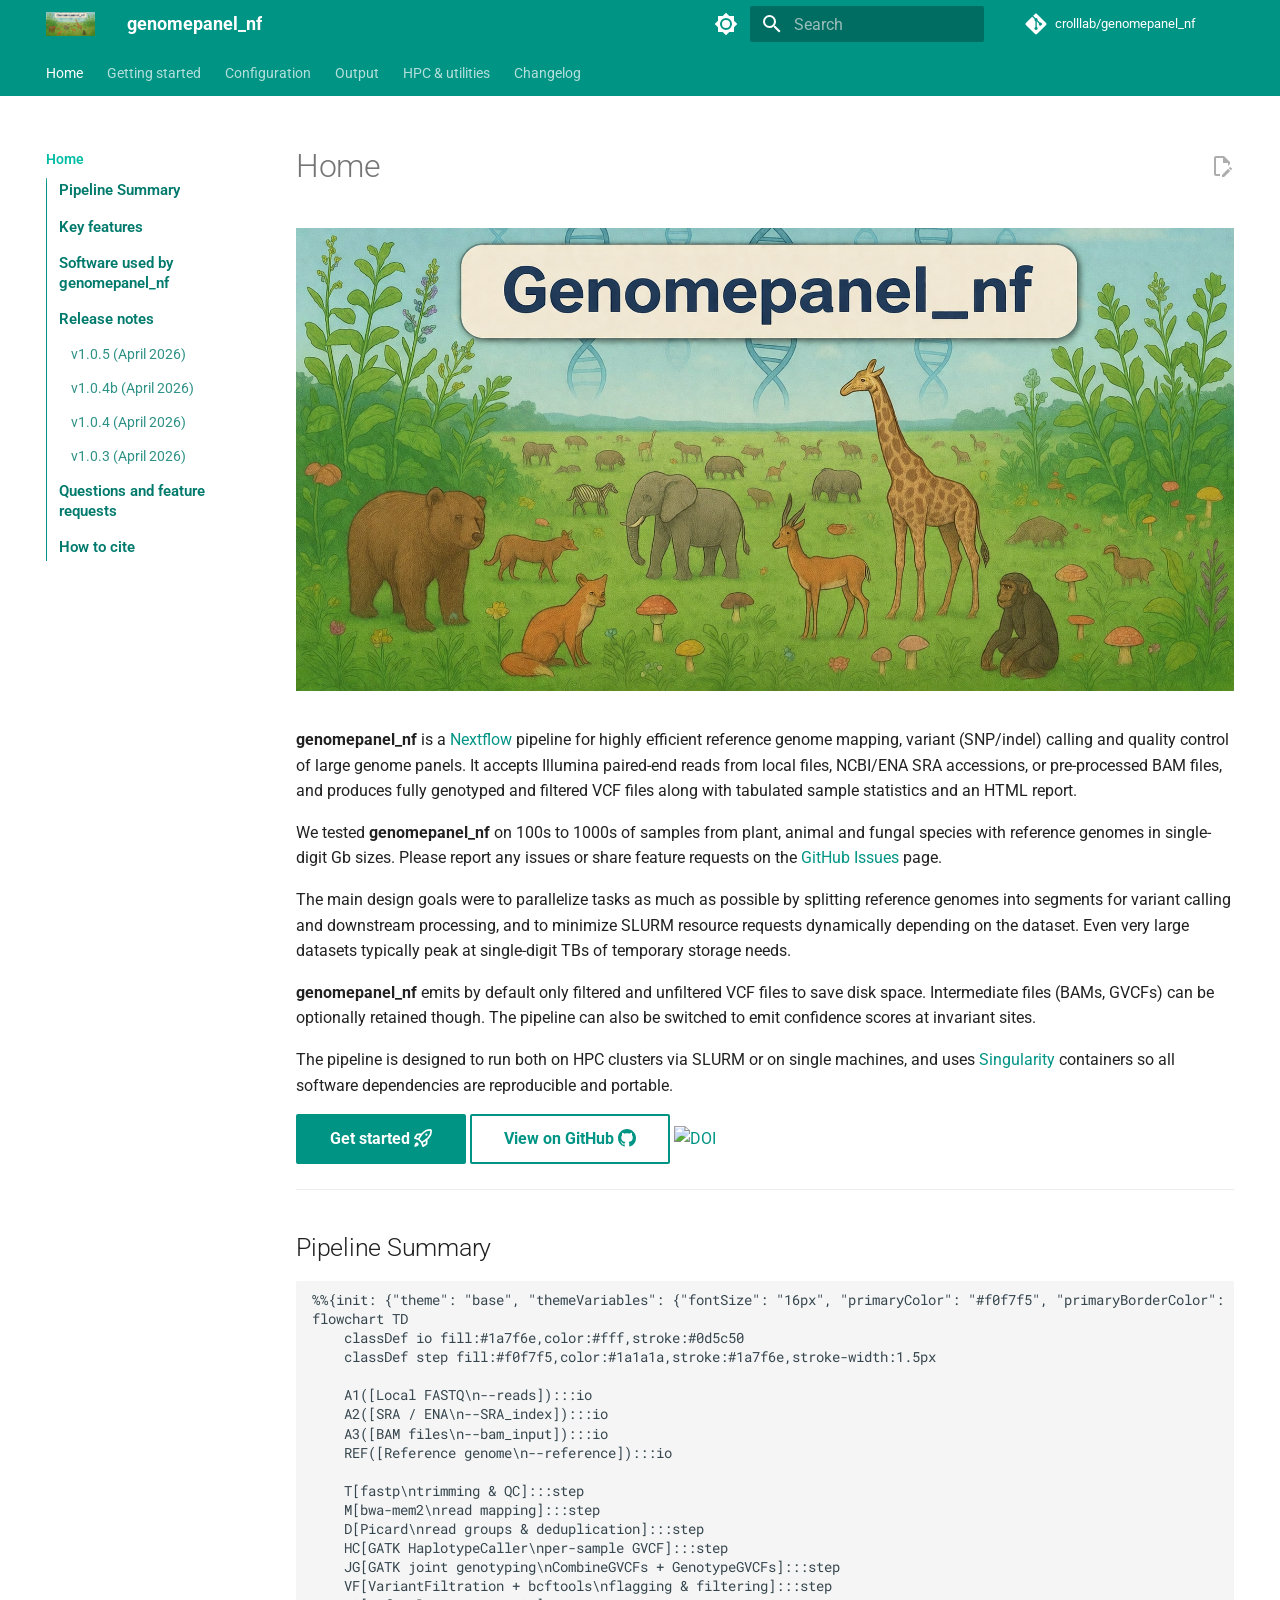
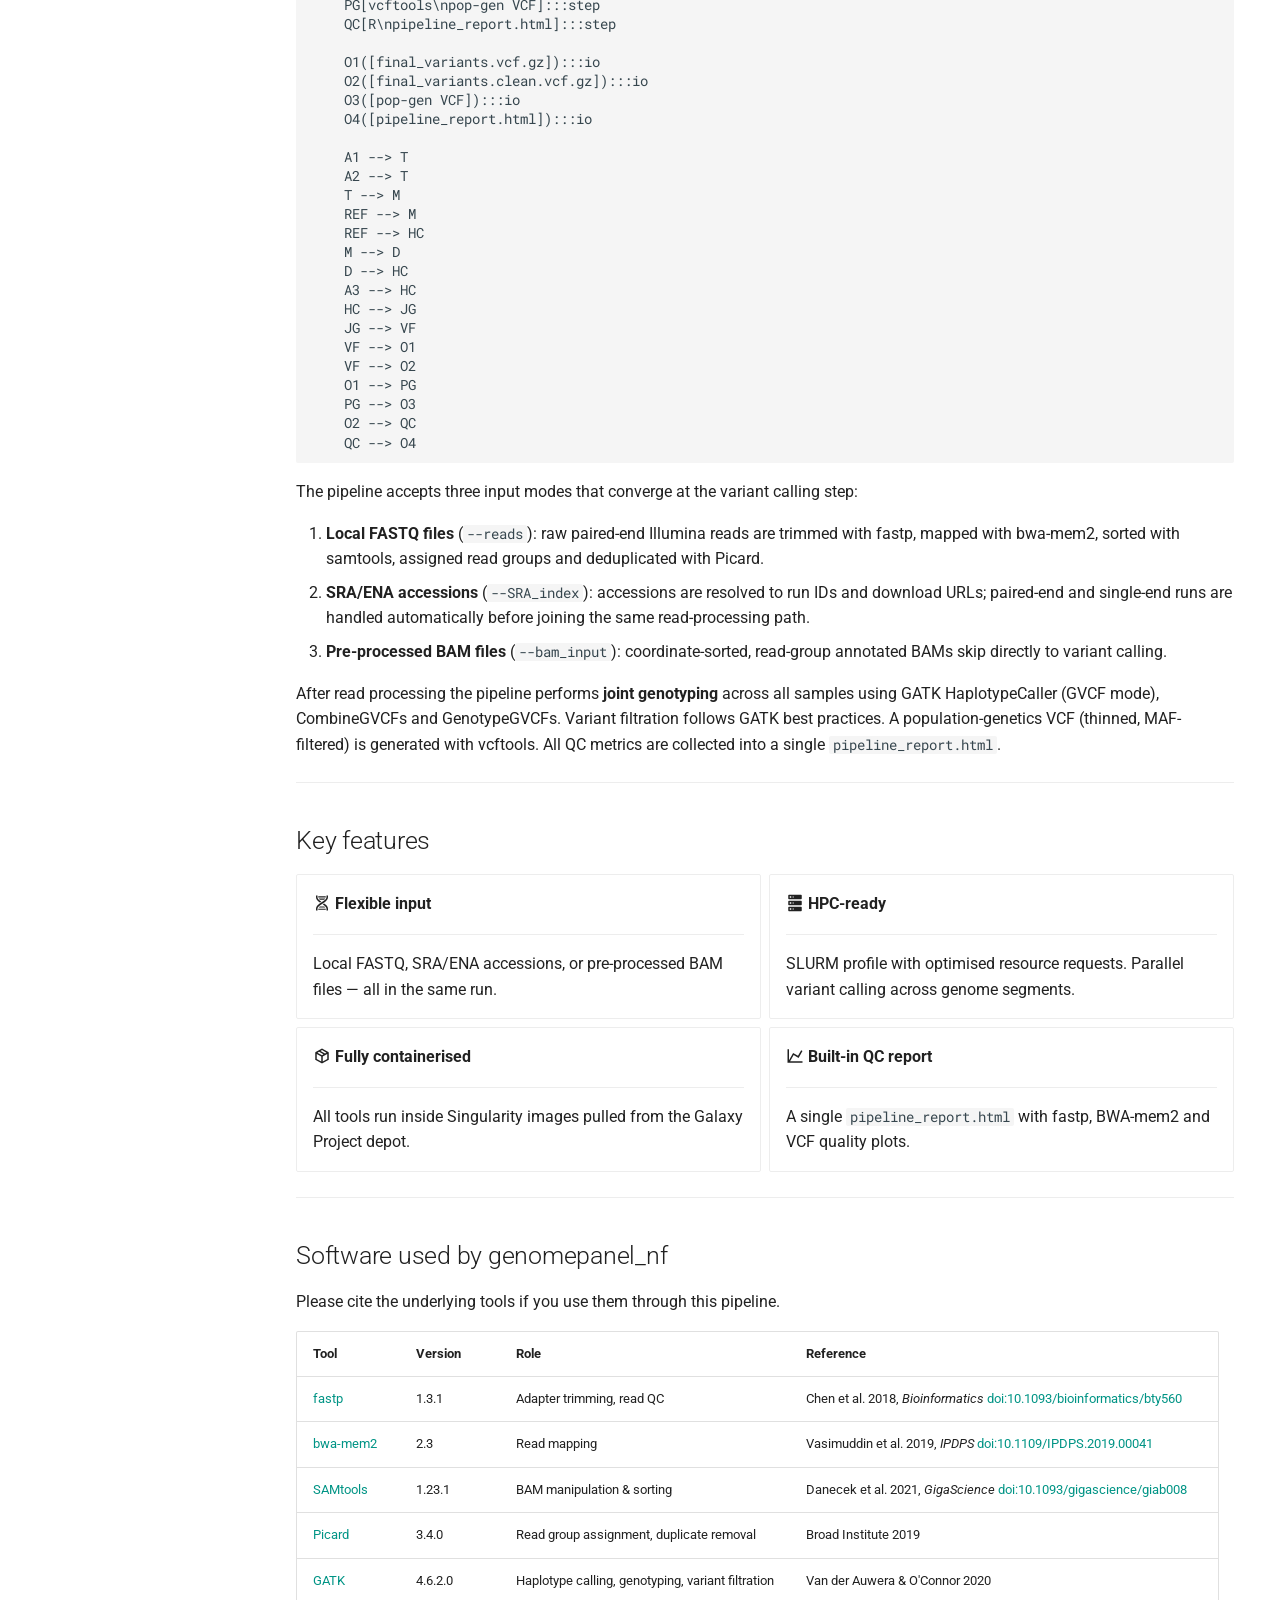
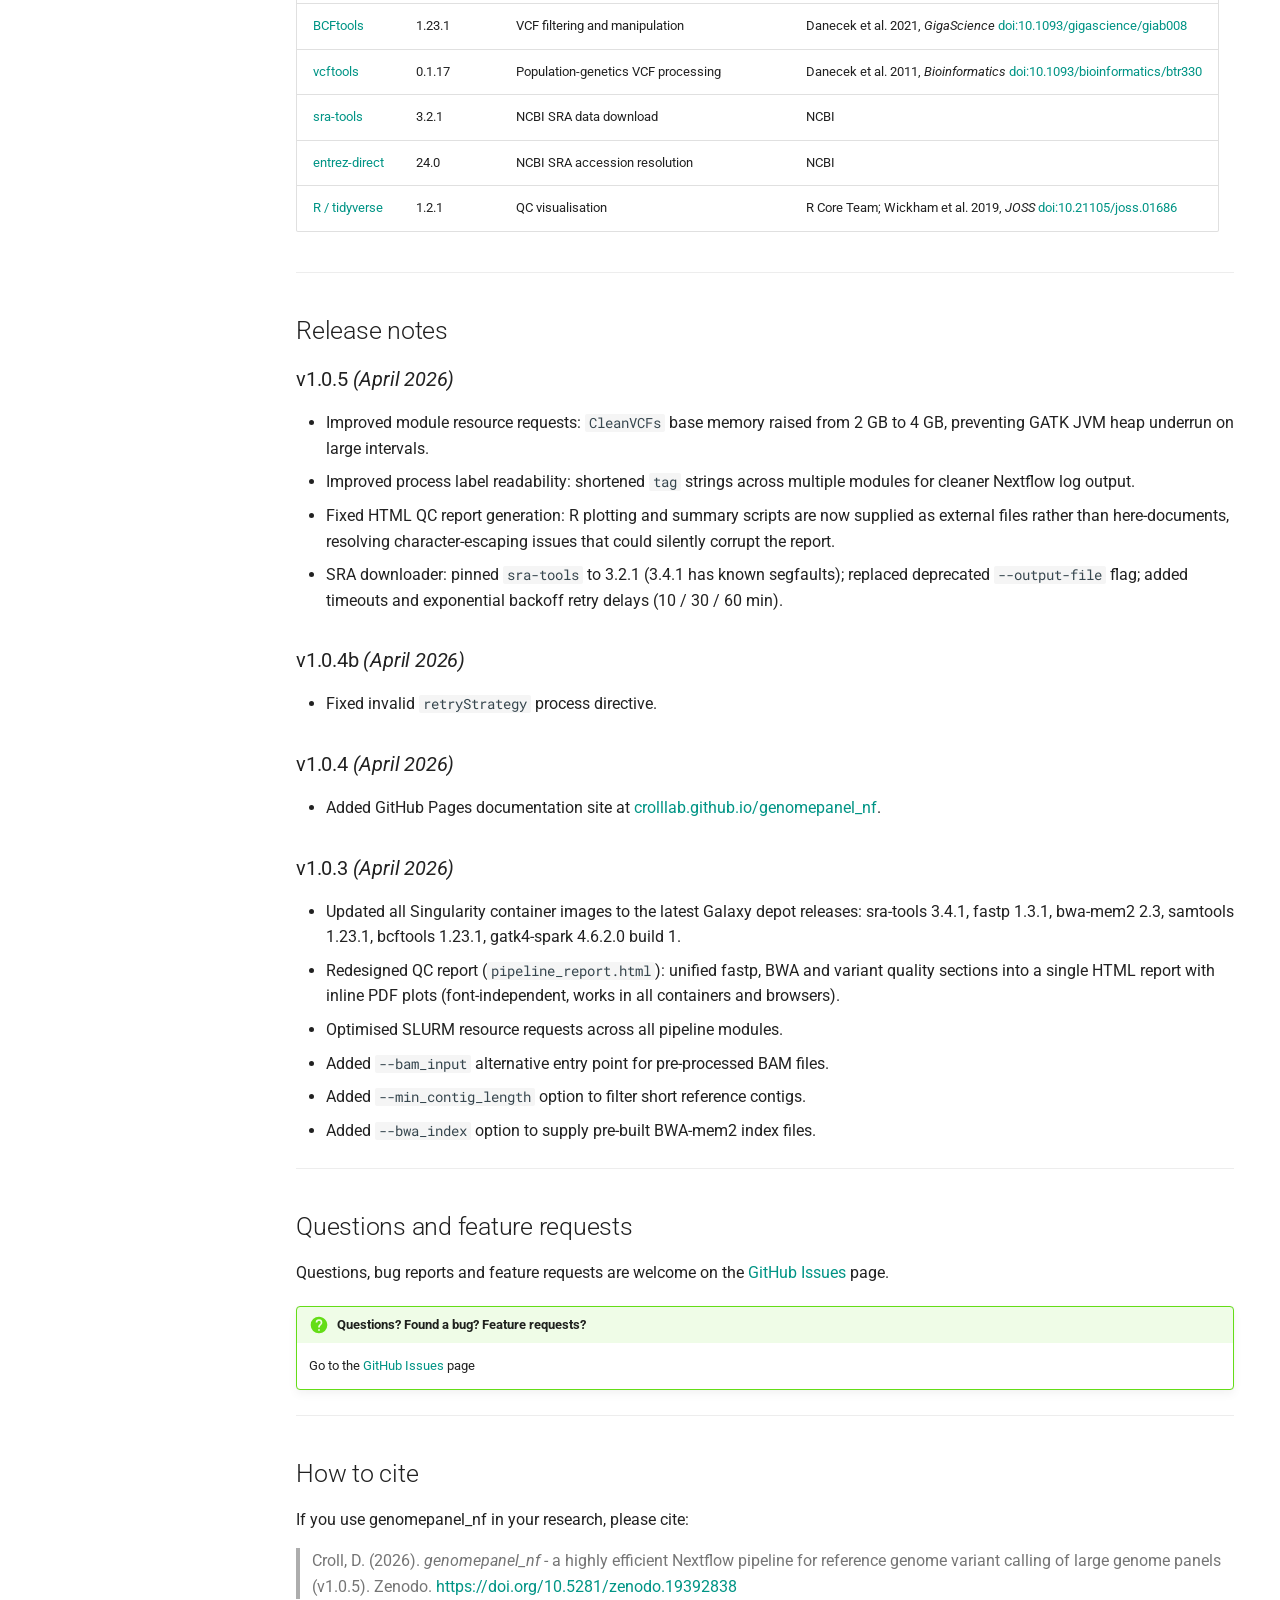
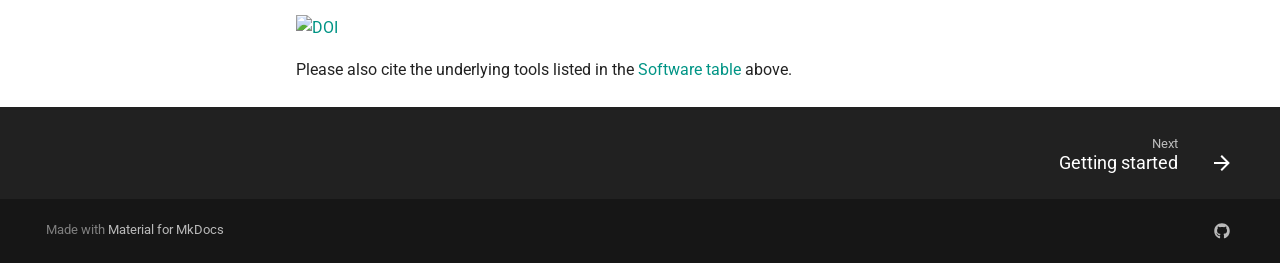
==== index.html @ 26bde157 "Deployed 935f7c4 with MkDocs version: 1.6.1" ====
<!doctype html>
<html lang="en" class="no-js">
  <head>
    
      <meta charset="utf-8">
      <meta name="viewport" content="width=device-width,initial-scale=1">
      
        <meta name="description" content="Nextflow pipeline for reference genome mapping, SNP calling and quality checks on large genome panels">
      
      
        <meta name="author" content="Daniel Croll">
      
      
        <link rel="canonical" href="https://crolllab.github.io/genomepanel_nf/">
      
      
      
        <link rel="next" href="getting-started/">
      
      
        
      
      
      <link rel="icon" href="assets/logo.png">
      <meta name="generator" content="mkdocs-1.6.1, mkdocs-material-9.7.6">
    
    
      
        <title>genomepanel_nf</title>
      
    
    
      <link rel="stylesheet" href="assets/stylesheets/main.484c7ddc.min.css">
      
        
        <link rel="stylesheet" href="assets/stylesheets/palette.ab4e12ef.min.css">
      
      


    
    
      
    
    
      
        
        
        <link rel="preconnect" href="https://fonts.gstatic.com" crossorigin>
        <link rel="stylesheet" href="https://fonts.googleapis.com/css?family=Roboto:300,300i,400,400i,700,700i%7CRoboto+Mono:400,400i,700,700i&display=fallback">
        <style>:root{--md-text-font:"Roboto";--md-code-font:"Roboto Mono"}</style>
      
    
    
      <link rel="stylesheet" href="stylesheets/extra.css">
    
    <script>__md_scope=new URL(".",location),__md_hash=e=>[...e].reduce(((e,_)=>(e<<5)-e+_.charCodeAt(0)),0),__md_get=(e,_=localStorage,t=__md_scope)=>JSON.parse(_.getItem(t.pathname+"."+e)),__md_set=(e,_,t=localStorage,a=__md_scope)=>{try{t.setItem(a.pathname+"."+e,JSON.stringify(_))}catch(e){}}</script>
    
      

    
    
  <meta property="og:type" content="website" />
  <meta property="og:site_name" content="genomepanel_nf" />
  <meta property="og:title" content="Home – genomepanel_nf" />
  <meta property="og:description" content="Nextflow pipeline for reference genome mapping, SNP calling and quality checks on large genome panels" />
  <meta property="og:image" content="https://crolllab.github.io/genomepanel_nf/assets/logo.png" />
  <meta property="og:image:alt" content="genomepanel_nf logo" />
  <meta property="og:url" content="https://crolllab.github.io/genomepanel_nf/" />
  <meta name="twitter:card" content="summary" />
  <meta name="twitter:title" content="Home – genomepanel_nf" />
  <meta name="twitter:description" content="Nextflow pipeline for reference genome mapping, SNP calling and quality checks on large genome panels" />
  <meta name="twitter:image" content="https://crolllab.github.io/genomepanel_nf/assets/logo.png" />

  </head>
  
  
    
    
      
    
    
    
    
    <body dir="ltr" data-md-color-scheme="default" data-md-color-primary="teal" data-md-color-accent="teal">
  
    
    <input class="md-toggle" data-md-toggle="drawer" type="checkbox" id="__drawer" autocomplete="off">
    <input class="md-toggle" data-md-toggle="search" type="checkbox" id="__search" autocomplete="off">
    <label class="md-overlay" for="__drawer"></label>
    <div data-md-component="skip">
      
        
        <a href="#pipeline-summary" class="md-skip">
          Skip to content
        </a>
      
    </div>
    <div data-md-component="announce">
      
    </div>
    
      <div data-md-color-scheme="default" data-md-component="outdated" hidden>
        
      </div>
    
    
      

<header class="md-header" data-md-component="header">
  <nav class="md-header__inner md-grid" aria-label="Header">
    <a href="." title="genomepanel_nf" class="md-header__button md-logo" aria-label="genomepanel_nf" data-md-component="logo">
      
  <img src="assets/logo.png" alt="logo">

    </a>
    <label class="md-header__button md-icon" for="__drawer">
      
      <svg xmlns="http://www.w3.org/2000/svg" viewBox="0 0 24 24"><path d="M3 6h18v2H3zm0 5h18v2H3zm0 5h18v2H3z"/></svg>
    </label>
    <div class="md-header__title" data-md-component="header-title">
      <div class="md-header__ellipsis">
        <div class="md-header__topic">
          <span class="md-ellipsis">
            genomepanel_nf
          </span>
        </div>
        <div class="md-header__topic" data-md-component="header-topic">
          <span class="md-ellipsis">
            
              Home
            
          </span>
        </div>
      </div>
    </div>
    
      
        <form class="md-header__option" data-md-component="palette">
  
    
    
    
    <input class="md-option" data-md-color-media="(prefers-color-scheme: light)" data-md-color-scheme="default" data-md-color-primary="teal" data-md-color-accent="teal"  aria-label="Switch to dark mode"  type="radio" name="__palette" id="__palette_0">
    
      <label class="md-header__button md-icon" title="Switch to dark mode" for="__palette_1" hidden>
        <svg xmlns="http://www.w3.org/2000/svg" viewBox="0 0 24 24"><path d="M12 8a4 4 0 0 0-4 4 4 4 0 0 0 4 4 4 4 0 0 0 4-4 4 4 0 0 0-4-4m0 10a6 6 0 0 1-6-6 6 6 0 0 1 6-6 6 6 0 0 1 6 6 6 6 0 0 1-6 6m8-9.31V4h-4.69L12 .69 8.69 4H4v4.69L.69 12 4 15.31V20h4.69L12 23.31 15.31 20H20v-4.69L23.31 12z"/></svg>
      </label>
    
  
    
    
    
    <input class="md-option" data-md-color-media="(prefers-color-scheme: dark)" data-md-color-scheme="slate" data-md-color-primary="teal" data-md-color-accent="teal"  aria-label="Switch to light mode"  type="radio" name="__palette" id="__palette_1">
    
      <label class="md-header__button md-icon" title="Switch to light mode" for="__palette_0" hidden>
        <svg xmlns="http://www.w3.org/2000/svg" viewBox="0 0 24 24"><path d="M12 18c-.89 0-1.74-.2-2.5-.55C11.56 16.5 13 14.42 13 12s-1.44-4.5-3.5-5.45C10.26 6.2 11.11 6 12 6a6 6 0 0 1 6 6 6 6 0 0 1-6 6m8-9.31V4h-4.69L12 .69 8.69 4H4v4.69L.69 12 4 15.31V20h4.69L12 23.31 15.31 20H20v-4.69L23.31 12z"/></svg>
      </label>
    
  
</form>
      
    
    
      <script>var palette=__md_get("__palette");if(palette&&palette.color){if("(prefers-color-scheme)"===palette.color.media){var media=matchMedia("(prefers-color-scheme: light)"),input=document.querySelector(media.matches?"[data-md-color-media='(prefers-color-scheme: light)']":"[data-md-color-media='(prefers-color-scheme: dark)']");palette.color.media=input.getAttribute("data-md-color-media"),palette.color.scheme=input.getAttribute("data-md-color-scheme"),palette.color.primary=input.getAttribute("data-md-color-primary"),palette.color.accent=input.getAttribute("data-md-color-accent")}for(var[key,value]of Object.entries(palette.color))document.body.setAttribute("data-md-color-"+key,value)}</script>
    
    
    
      
      
        <label class="md-header__button md-icon" for="__search">
          
          <svg xmlns="http://www.w3.org/2000/svg" viewBox="0 0 24 24"><path d="M9.5 3A6.5 6.5 0 0 1 16 9.5c0 1.61-.59 3.09-1.56 4.23l.27.27h.79l5 5-1.5 1.5-5-5v-.79l-.27-.27A6.52 6.52 0 0 1 9.5 16 6.5 6.5 0 0 1 3 9.5 6.5 6.5 0 0 1 9.5 3m0 2C7 5 5 7 5 9.5S7 14 9.5 14 14 12 14 9.5 12 5 9.5 5"/></svg>
        </label>
        <div class="md-search" data-md-component="search" role="dialog">
  <label class="md-search__overlay" for="__search"></label>
  <div class="md-search__inner" role="search">
    <form class="md-search__form" name="search">
      <input type="text" class="md-search__input" name="query" aria-label="Search" placeholder="Search" autocapitalize="off" autocorrect="off" autocomplete="off" spellcheck="false" data-md-component="search-query" required>
      <label class="md-search__icon md-icon" for="__search">
        
        <svg xmlns="http://www.w3.org/2000/svg" viewBox="0 0 24 24"><path d="M9.5 3A6.5 6.5 0 0 1 16 9.5c0 1.61-.59 3.09-1.56 4.23l.27.27h.79l5 5-1.5 1.5-5-5v-.79l-.27-.27A6.52 6.52 0 0 1 9.5 16 6.5 6.5 0 0 1 3 9.5 6.5 6.5 0 0 1 9.5 3m0 2C7 5 5 7 5 9.5S7 14 9.5 14 14 12 14 9.5 12 5 9.5 5"/></svg>
        
        <svg xmlns="http://www.w3.org/2000/svg" viewBox="0 0 24 24"><path d="M20 11v2H8l5.5 5.5-1.42 1.42L4.16 12l7.92-7.92L13.5 5.5 8 11z"/></svg>
      </label>
      <nav class="md-search__options" aria-label="Search">
        
        <button type="reset" class="md-search__icon md-icon" title="Clear" aria-label="Clear" tabindex="-1">
          
          <svg xmlns="http://www.w3.org/2000/svg" viewBox="0 0 24 24"><path d="M19 6.41 17.59 5 12 10.59 6.41 5 5 6.41 10.59 12 5 17.59 6.41 19 12 13.41 17.59 19 19 17.59 13.41 12z"/></svg>
        </button>
      </nav>
      
        <div class="md-search__suggest" data-md-component="search-suggest"></div>
      
    </form>
    <div class="md-search__output">
      <div class="md-search__scrollwrap" tabindex="0" data-md-scrollfix>
        <div class="md-search-result" data-md-component="search-result">
          <div class="md-search-result__meta">
            Initializing search
          </div>
          <ol class="md-search-result__list" role="presentation"></ol>
        </div>
      </div>
    </div>
  </div>
</div>
      
    
    
      <div class="md-header__source">
        <a href="https://github.com/crolllab/genomepanel_nf" title="Go to repository" class="md-source" data-md-component="source">
  <div class="md-source__icon md-icon">
    
    <svg xmlns="http://www.w3.org/2000/svg" viewBox="0 0 448 512"><!--! Font Awesome Free 7.1.0 by @fontawesome - https://fontawesome.com License - https://fontawesome.com/license/free (Icons: CC BY 4.0, Fonts: SIL OFL 1.1, Code: MIT License) Copyright 2025 Fonticons, Inc.--><path d="M439.6 236.1 244 40.5c-5.4-5.5-12.8-8.5-20.4-8.5s-15 3-20.4 8.4L162.5 81l51.5 51.5c27.1-9.1 52.7 16.8 43.4 43.7l49.7 49.7c34.2-11.8 61.2 31 35.5 56.7-26.5 26.5-70.2-2.9-56-37.3L240.3 199v121.9c25.3 12.5 22.3 41.8 9.1 55-6.4 6.4-15.2 10.1-24.3 10.1s-17.8-3.6-24.3-10.1c-17.6-17.6-11.1-46.9 11.2-56v-123c-20.8-8.5-24.6-30.7-18.6-45L142.6 101 8.5 235.1C3 240.6 0 247.9 0 255.5s3 15 8.5 20.4l195.6 195.7c5.4 5.4 12.7 8.4 20.4 8.4s15-3 20.4-8.4l194.7-194.7c5.4-5.4 8.4-12.8 8.4-20.4s-3-15-8.4-20.4"/></svg>
  </div>
  <div class="md-source__repository">
    crolllab/genomepanel_nf
  </div>
</a>
      </div>
    
  </nav>
  
</header>
    
    <div class="md-container" data-md-component="container">
      
      
        
          
            
<nav class="md-tabs" aria-label="Tabs" data-md-component="tabs">
  <div class="md-grid">
    <ul class="md-tabs__list">
      
        
  
  
  
    
  
  
    <li class="md-tabs__item md-tabs__item--active">
      <a href="." class="md-tabs__link">
        
  
  
    
  
  Home

      </a>
    </li>
  

      
        
  
  
  
  
    <li class="md-tabs__item">
      <a href="getting-started/" class="md-tabs__link">
        
  
  
    
  
  Getting started

      </a>
    </li>
  

      
        
  
  
  
  
    <li class="md-tabs__item">
      <a href="configuration/" class="md-tabs__link">
        
  
  
    
  
  Configuration

      </a>
    </li>
  

      
        
  
  
  
  
    <li class="md-tabs__item">
      <a href="output/" class="md-tabs__link">
        
  
  
    
  
  Output

      </a>
    </li>
  

      
        
  
  
  
  
    <li class="md-tabs__item">
      <a href="resources/" class="md-tabs__link">
        
  
  
    
  
  HPC & utilities

      </a>
    </li>
  

      
        
  
  
  
  
    <li class="md-tabs__item">
      <a href="changelog/" class="md-tabs__link">
        
  
  
    
  
  Changelog

      </a>
    </li>
  

      
    </ul>
  </div>
</nav>
          
        
      
      <main class="md-main" data-md-component="main">
        <div class="md-main__inner md-grid">
          
            
              
              <div class="md-sidebar md-sidebar--primary" data-md-component="sidebar" data-md-type="navigation" >
                <div class="md-sidebar__scrollwrap">
                  <div class="md-sidebar__inner">
                    


  


  

<nav class="md-nav md-nav--primary md-nav--lifted md-nav--integrated" aria-label="Navigation" data-md-level="0">
  <label class="md-nav__title" for="__drawer">
    <a href="." title="genomepanel_nf" class="md-nav__button md-logo" aria-label="genomepanel_nf" data-md-component="logo">
      
  <img src="assets/logo.png" alt="logo">

    </a>
    genomepanel_nf
  </label>
  
    <div class="md-nav__source">
      <a href="https://github.com/crolllab/genomepanel_nf" title="Go to repository" class="md-source" data-md-component="source">
  <div class="md-source__icon md-icon">
    
    <svg xmlns="http://www.w3.org/2000/svg" viewBox="0 0 448 512"><!--! Font Awesome Free 7.1.0 by @fontawesome - https://fontawesome.com License - https://fontawesome.com/license/free (Icons: CC BY 4.0, Fonts: SIL OFL 1.1, Code: MIT License) Copyright 2025 Fonticons, Inc.--><path d="M439.6 236.1 244 40.5c-5.4-5.5-12.8-8.5-20.4-8.5s-15 3-20.4 8.4L162.5 81l51.5 51.5c27.1-9.1 52.7 16.8 43.4 43.7l49.7 49.7c34.2-11.8 61.2 31 35.5 56.7-26.5 26.5-70.2-2.9-56-37.3L240.3 199v121.9c25.3 12.5 22.3 41.8 9.1 55-6.4 6.4-15.2 10.1-24.3 10.1s-17.8-3.6-24.3-10.1c-17.6-17.6-11.1-46.9 11.2-56v-123c-20.8-8.5-24.6-30.7-18.6-45L142.6 101 8.5 235.1C3 240.6 0 247.9 0 255.5s3 15 8.5 20.4l195.6 195.7c5.4 5.4 12.7 8.4 20.4 8.4s15-3 20.4-8.4l194.7-194.7c5.4-5.4 8.4-12.8 8.4-20.4s-3-15-8.4-20.4"/></svg>
  </div>
  <div class="md-source__repository">
    crolllab/genomepanel_nf
  </div>
</a>
    </div>
  
  <ul class="md-nav__list" data-md-scrollfix>
    
      
      
  
  
    
  
  
  
    <li class="md-nav__item md-nav__item--active">
      
      <input class="md-nav__toggle md-toggle" type="checkbox" id="__toc">
      
      
      
        <label class="md-nav__link md-nav__link--active" for="__toc">
          
  
  
  <span class="md-ellipsis">
    
  
    Home
  

    
  </span>
  
  

          <span class="md-nav__icon md-icon"></span>
        </label>
      
      <a href="." class="md-nav__link md-nav__link--active">
        
  
  
  <span class="md-ellipsis">
    
  
    Home
  

    
  </span>
  
  

      </a>
      
        

<nav class="md-nav md-nav--secondary" aria-label="Table of contents">
  
  
  
  
    <label class="md-nav__title" for="__toc">
      <span class="md-nav__icon md-icon"></span>
      Table of contents
    </label>
    <ul class="md-nav__list" data-md-component="toc" data-md-scrollfix>
      
        <li class="md-nav__item">
  <a href="#pipeline-summary" class="md-nav__link">
    <span class="md-ellipsis">
      
        Pipeline Summary
      
    </span>
  </a>
  
</li>
      
        <li class="md-nav__item">
  <a href="#key-features" class="md-nav__link">
    <span class="md-ellipsis">
      
        Key features
      
    </span>
  </a>
  
</li>
      
        <li class="md-nav__item">
  <a href="#software-used-by-genomepanel_nf" class="md-nav__link">
    <span class="md-ellipsis">
      
        Software used by genomepanel_nf
      
    </span>
  </a>
  
</li>
      
        <li class="md-nav__item">
  <a href="#release-notes" class="md-nav__link">
    <span class="md-ellipsis">
      
        Release notes
      
    </span>
  </a>
  
    <nav class="md-nav" aria-label="Release notes">
      <ul class="md-nav__list">
        
          <li class="md-nav__item">
  <a href="#v105-april-2026" class="md-nav__link">
    <span class="md-ellipsis">
      
        v1.0.5 (April 2026)
      
    </span>
  </a>
  
</li>
        
          <li class="md-nav__item">
  <a href="#v104b-april-2026" class="md-nav__link">
    <span class="md-ellipsis">
      
        v1.0.4b (April 2026)
      
    </span>
  </a>
  
</li>
        
          <li class="md-nav__item">
  <a href="#v104-april-2026" class="md-nav__link">
    <span class="md-ellipsis">
      
        v1.0.4 (April 2026)
      
    </span>
  </a>
  
</li>
        
          <li class="md-nav__item">
  <a href="#v103-april-2026" class="md-nav__link">
    <span class="md-ellipsis">
      
        v1.0.3 (April 2026)
      
    </span>
  </a>
  
</li>
        
      </ul>
    </nav>
  
</li>
      
        <li class="md-nav__item">
  <a href="#questions-and-feature-requests" class="md-nav__link">
    <span class="md-ellipsis">
      
        Questions and feature requests
      
    </span>
  </a>
  
</li>
      
        <li class="md-nav__item">
  <a href="#how-to-cite" class="md-nav__link">
    <span class="md-ellipsis">
      
        How to cite
      
    </span>
  </a>
  
</li>
      
    </ul>
  
</nav>
      
    </li>
  

    
      
      
  
  
  
  
    <li class="md-nav__item">
      <a href="getting-started/" class="md-nav__link">
        
  
  
  <span class="md-ellipsis">
    
  
    Getting started
  

    
  </span>
  
  

      </a>
    </li>
  

    
      
      
  
  
  
  
    <li class="md-nav__item">
      <a href="configuration/" class="md-nav__link">
        
  
  
  <span class="md-ellipsis">
    
  
    Configuration
  

    
  </span>
  
  

      </a>
    </li>
  

    
      
      
  
  
  
  
    <li class="md-nav__item">
      <a href="output/" class="md-nav__link">
        
  
  
  <span class="md-ellipsis">
    
  
    Output
  

    
  </span>
  
  

      </a>
    </li>
  

    
      
      
  
  
  
  
    <li class="md-nav__item">
      <a href="resources/" class="md-nav__link">
        
  
  
  <span class="md-ellipsis">
    
  
    HPC & utilities
  

    
  </span>
  
  

      </a>
    </li>
  

    
      
      
  
  
  
  
    <li class="md-nav__item">
      <a href="changelog/" class="md-nav__link">
        
  
  
  <span class="md-ellipsis">
    
  
    Changelog
  

    
  </span>
  
  

      </a>
    </li>
  

    
  </ul>
</nav>
                  </div>
                </div>
              </div>
            
            
          
          
            <div class="md-content" data-md-component="content">
              
              <article class="md-content__inner md-typeset">
                
                  


  
    <a href="https://github.com/crolllab/genomepanel_nf/edit/main/docs/index.md" title="Edit this page" class="md-content__button md-icon" rel="edit">
      
      <svg xmlns="http://www.w3.org/2000/svg" viewBox="0 0 24 24"><path d="M10 20H6V4h7v5h5v3.1l2-2V8l-6-6H6c-1.1 0-2 .9-2 2v16c0 1.1.9 2 2 2h4zm10.2-7c.1 0 .3.1.4.2l1.3 1.3c.2.2.2.6 0 .8l-1 1-2.1-2.1 1-1c.1-.1.2-.2.4-.2m0 3.9L14.1 23H12v-2.1l6.1-6.1z"/></svg>
    </a>
  
  


  <h1>Home</h1>

<p><img alt="genomepanel_nf logo" class="gp-logo" src="assets/logo.png" /></p>
<p><strong>genomepanel_nf</strong> is a <a href="https://www.nextflow.io/">Nextflow</a> pipeline for highly efficient reference genome mapping, variant (SNP/indel) calling and quality control of large genome panels. It accepts Illumina paired-end reads from local files, NCBI/ENA SRA accessions, or pre-processed BAM files, and produces fully genotyped and filtered VCF files along with tabulated sample statistics and an HTML report.</p>
<p>We tested <strong>genomepanel_nf</strong> on 100s to 1000s of samples from plant, animal and fungal species with reference genomes in single-digit Gb sizes. Please report any issues or share feature requests on the <a href="https://github.com/crolllab/genomepanel_nf/issues">GitHub Issues</a> page.</p>
<p>The main design goals were to parallelize tasks as much as possible by splitting reference genomes into segments for variant calling and downstream processing, and to minimize SLURM resource requests dynamically depending on the dataset. Even very large datasets typically peak at single-digit TBs of temporary storage needs.</p>
<p><strong>genomepanel_nf</strong> emits by default only filtered and unfiltered VCF files to save disk space. Intermediate files (BAMs, GVCFs) can be optionally retained though. The pipeline can also be switched to emit confidence scores at invariant sites.</p>
<p>The pipeline is designed to run both on HPC clusters via SLURM or on single machines, and uses <a href="https://sylabs.io/singularity/">Singularity</a> containers so all software dependencies are reproducible and portable.</p>
<p><a class="md-button md-button--primary" href="getting-started/">Get started <span class="twemoji"><svg xmlns="http://www.w3.org/2000/svg" viewBox="0 0 16 16"><path d="M14.064 0h.186C15.216 0 16 .784 16 1.75v.186a8.75 8.75 0 0 1-2.564 6.186l-.458.459q-.472.471-.979.904v3.207c0 .608-.315 1.172-.833 1.49l-2.774 1.707a.75.75 0 0 1-1.11-.418l-.954-3.102a1 1 0 0 1-.145-.125L3.754 9.816a1 1 0 0 1-.124-.145L.528 8.717a.75.75 0 0 1-.418-1.11l1.71-2.774A1.75 1.75 0 0 1 3.31 4h3.204q.433-.508.904-.979l.459-.458A8.75 8.75 0 0 1 14.064 0M8.938 3.623h-.002l-.458.458c-.76.76-1.437 1.598-2.02 2.5l-1.5 2.317 2.143 2.143 2.317-1.5c.902-.583 1.74-1.26 2.499-2.02l.459-.458a7.25 7.25 0 0 0 2.123-5.127V1.75a.25.25 0 0 0-.25-.25h-.186a7.25 7.25 0 0 0-5.125 2.123M3.56 14.56c-.732.732-2.334 1.045-3.005 1.148a.23.23 0 0 1-.201-.064.23.23 0 0 1-.064-.201c.103-.671.416-2.273 1.15-3.003a1.502 1.502 0 1 1 2.12 2.12m6.94-3.935q-.132.09-.266.175l-2.35 1.521.548 1.783 1.949-1.2a.25.25 0 0 0 .119-.213ZM3.678 8.116 5.2 5.766q.087-.135.176-.266H3.309a.25.25 0 0 0-.213.119l-1.2 1.95ZM12 5a1 1 0 1 1-2 0 1 1 0 0 1 2 0"/></svg></span></a>
<a class="md-button" href="https://github.com/crolllab/genomepanel_nf">View on GitHub <span class="twemoji"><svg xmlns="http://www.w3.org/2000/svg" viewBox="0 0 16 16"><path d="M8 0c4.42 0 8 3.58 8 8a8.01 8.01 0 0 1-5.45 7.59c-.4.08-.55-.17-.55-.38 0-.27.01-1.13.01-2.2 0-.75-.25-1.23-.54-1.48 1.78-.2 3.65-.88 3.65-3.95 0-.88-.31-1.59-.82-2.15.08-.2.36-1.02-.08-2.12 0 0-.67-.22-2.2.82-.64-.18-1.32-.27-2-.27s-1.36.09-2 .27c-1.53-1.03-2.2-.82-2.2-.82-.44 1.1-.16 1.92-.08 2.12-.51.56-.82 1.28-.82 2.15 0 3.06 1.86 3.75 3.64 3.95-.23.2-.44.55-.51 1.07-.46.21-1.61.55-2.33-.66-.15-.24-.6-.83-1.23-.82-.67.01-.27.38.01.53.34.19.73.9.82 1.13.16.45.68 1.31 2.69.94 0 .67.01 1.3.01 1.49 0 .21-.15.45-.55.38A7.995 7.995 0 0 1 0 8c0-4.42 3.58-8 8-8"/></svg></span></a>
<a href="https://doi.org/10.5281/zenodo.19392838"><img alt="DOI" src="https://zenodo.org/badge/DOI/10.5281/zenodo.19392838.svg" /></a></p>
<hr />
<h2 id="pipeline-summary">Pipeline Summary<a class="headerlink" href="#pipeline-summary" title="Permanent link">&para;</a></h2>
<pre class="mermaid"><code>%%{init: {"theme": "base", "themeVariables": {"fontSize": "16px", "primaryColor": "#f0f7f5", "primaryBorderColor": "#1a7f6e", "primaryTextColor": "#1a1a1a", "lineColor": "#555"}}}%%
flowchart TD
    classDef io fill:#1a7f6e,color:#fff,stroke:#0d5c50
    classDef step fill:#f0f7f5,color:#1a1a1a,stroke:#1a7f6e,stroke-width:1.5px

    A1([Local FASTQ\n--reads]):::io
    A2([SRA / ENA\n--SRA_index]):::io
    A3([BAM files\n--bam_input]):::io
    REF([Reference genome\n--reference]):::io

    T[fastp\ntrimming &amp; QC]:::step
    M[bwa-mem2\nread mapping]:::step
    D[Picard\nread groups &amp; deduplication]:::step
    HC[GATK HaplotypeCaller\nper-sample GVCF]:::step
    JG[GATK joint genotyping\nCombineGVCFs + GenotypeGVCFs]:::step
    VF[VariantFiltration + bcftools\nflagging &amp; filtering]:::step
    PG[vcftools\npop-gen VCF]:::step
    QC[R\npipeline_report.html]:::step

    O1([final_variants.vcf.gz]):::io
    O2([final_variants.clean.vcf.gz]):::io
    O3([pop-gen VCF]):::io
    O4([pipeline_report.html]):::io

    A1 --&gt; T
    A2 --&gt; T
    T --&gt; M
    REF --&gt; M
    REF --&gt; HC
    M --&gt; D
    D --&gt; HC
    A3 --&gt; HC
    HC --&gt; JG
    JG --&gt; VF
    VF --&gt; O1
    VF --&gt; O2
    O1 --&gt; PG
    PG --&gt; O3
    O2 --&gt; QC
    QC --&gt; O4</code></pre>
<p>The pipeline accepts three input modes that converge at the variant calling step:</p>
<ol>
<li><strong>Local FASTQ files</strong> (<code>--reads</code>): raw paired-end Illumina reads are trimmed with fastp, mapped with bwa-mem2, sorted with samtools, assigned read groups and deduplicated with Picard.</li>
<li><strong>SRA/ENA accessions</strong> (<code>--SRA_index</code>): accessions are resolved to run IDs and download URLs; paired-end and single-end runs are handled automatically before joining the same read-processing path.</li>
<li><strong>Pre-processed BAM files</strong> (<code>--bam_input</code>): coordinate-sorted, read-group annotated BAMs skip directly to variant calling.</li>
</ol>
<p>After read processing the pipeline performs <strong>joint genotyping</strong> across all samples using GATK HaplotypeCaller (GVCF mode), CombineGVCFs and GenotypeGVCFs. Variant filtration follows GATK best practices. A population-genetics VCF (thinned, MAF-filtered) is generated with vcftools. All QC metrics are collected into a single <code>pipeline_report.html</code>.</p>
<hr />
<h2 id="key-features">Key features<a class="headerlink" href="#key-features" title="Permanent link">&para;</a></h2>
<div class="grid cards">
<ul>
<li>
<p><span class="twemoji"><svg xmlns="http://www.w3.org/2000/svg" viewBox="0 0 24 24"><path d="M4 2h2v2c0 1.44.68 2.61 1.88 3.78.86.83 2.01 1.63 3.21 2.42l-1.83 1.19C8.27 10.72 7.31 10 6.5 9.21 5.07 7.82 4 6.1 4 4zm14 0h2v2c0 2.1-1.07 3.82-2.5 5.21-1.41 1.38-3.21 2.52-4.96 3.63-1.75 1.12-3.45 2.21-4.66 3.38C6.68 17.39 6 18.56 6 20v2H4v-2c0-2.1 1.07-3.82 2.5-5.21 1.41-1.38 3.21-2.52 4.96-3.63 1.75-1.12 3.45-2.21 4.66-3.38C17.32 6.61 18 5.44 18 4zm-3.26 10.61c.99.67 1.95 1.39 2.76 2.18C18.93 16.18 20 17.9 20 20v2h-2v-2c0-1.44-.68-2.61-1.88-3.78-.86-.83-2.01-1.63-3.21-2.42zM7 3h10v1l-.06.5H7.06L7 4zm.68 3h8.64c-.24.34-.52.69-.9 1.06l-.51.44H9.07l-.49-.44c-.38-.37-.66-.72-.9-1.06m1.41 10.5h5.84l.49.44c.38.37.66.72.9 1.06H7.68c.24-.34.52-.69.9-1.06zm-2.03 3h9.88l.06.5v1H7v-1z"/></svg></span> <strong>Flexible input</strong></p>
<hr />
<p>Local FASTQ, SRA/ENA accessions, or pre-processed BAM files — all in the same run.</p>
</li>
<li>
<p><span class="twemoji"><svg xmlns="http://www.w3.org/2000/svg" viewBox="0 0 24 24"><path d="M4 1h16a1 1 0 0 1 1 1v4a1 1 0 0 1-1 1H4a1 1 0 0 1-1-1V2a1 1 0 0 1 1-1m0 8h16a1 1 0 0 1 1 1v4a1 1 0 0 1-1 1H4a1 1 0 0 1-1-1v-4a1 1 0 0 1 1-1m0 8h16a1 1 0 0 1 1 1v4a1 1 0 0 1-1 1H4a1 1 0 0 1-1-1v-4a1 1 0 0 1 1-1M9 5h1V3H9zm0 8h1v-2H9zm0 8h1v-2H9zM5 3v2h2V3zm0 8v2h2v-2zm0 8v2h2v-2z"/></svg></span> <strong>HPC-ready</strong></p>
<hr />
<p>SLURM profile with optimised resource requests. Parallel variant calling across genome segments.</p>
</li>
<li>
<p><span class="twemoji"><svg xmlns="http://www.w3.org/2000/svg" viewBox="0 0 24 24"><path d="M21 16.5c0 .38-.21.71-.53.88l-7.9 4.44c-.16.12-.36.18-.57.18s-.41-.06-.57-.18l-7.9-4.44A.99.99 0 0 1 3 16.5v-9c0-.38.21-.71.53-.88l7.9-4.44c.16-.12.36-.18.57-.18s.41.06.57.18l7.9 4.44c.32.17.53.5.53.88zM12 4.15l-1.89 1.07L16 8.61l1.96-1.11zM6.04 7.5 12 10.85l1.96-1.1-5.88-3.4zM5 15.91l6 3.38v-6.71L5 9.21zm14 0v-6.7l-6 3.37v6.71z"/></svg></span> <strong>Fully containerised</strong></p>
<hr />
<p>All tools run inside Singularity images pulled from the Galaxy Project depot.</p>
</li>
<li>
<p><span class="twemoji"><svg xmlns="http://www.w3.org/2000/svg" viewBox="0 0 24 24"><path d="m16 11.78 4.24-7.33 1.73 1-5.23 9.05-6.51-3.75L5.46 19H22v2H2V3h2v14.54L9.5 8z"/></svg></span> <strong>Built-in QC report</strong></p>
<hr />
<p>A single <code>pipeline_report.html</code> with fastp, BWA-mem2 and VCF quality plots.</p>
</li>
</ul>
</div>
<hr />
<h2 id="software-used-by-genomepanel_nf">Software used by genomepanel_nf<a class="headerlink" href="#software-used-by-genomepanel_nf" title="Permanent link">&para;</a></h2>
<p>Please cite the underlying tools if you use them through this pipeline.</p>
<table>
<thead>
<tr>
<th>Tool</th>
<th>Version</th>
<th>Role</th>
<th>Reference</th>
</tr>
</thead>
<tbody>
<tr>
<td><a href="https://github.com/OpenGene/fastp">fastp</a></td>
<td>1.3.1</td>
<td>Adapter trimming, read QC</td>
<td>Chen et al. 2018, <em>Bioinformatics</em> <a href="https://doi.org/10.1093/bioinformatics/bty560">doi:10.1093/bioinformatics/bty560</a></td>
</tr>
<tr>
<td><a href="https://github.com/bwa-mem2/bwa-mem2">bwa-mem2</a></td>
<td>2.3</td>
<td>Read mapping</td>
<td>Vasimuddin et al. 2019, <em>IPDPS</em> <a href="https://doi.org/10.1109/IPDPS.2019.00041">doi:10.1109/IPDPS.2019.00041</a></td>
</tr>
<tr>
<td><a href="https://www.htslib.org/">SAMtools</a></td>
<td>1.23.1</td>
<td>BAM manipulation &amp; sorting</td>
<td>Danecek et al. 2021, <em>GigaScience</em> <a href="https://doi.org/10.1093/gigascience/giab008">doi:10.1093/gigascience/giab008</a></td>
</tr>
<tr>
<td><a href="https://broadinstitute.github.io/picard/">Picard</a></td>
<td>3.4.0</td>
<td>Read group assignment, duplicate removal</td>
<td>Broad Institute 2019</td>
</tr>
<tr>
<td><a href="https://gatk.broadinstitute.org/">GATK</a></td>
<td>4.6.2.0</td>
<td>Haplotype calling, genotyping, variant filtration</td>
<td>Van der Auwera &amp; O'Connor 2020</td>
</tr>
<tr>
<td><a href="https://www.htslib.org/">BCFtools</a></td>
<td>1.23.1</td>
<td>VCF filtering and manipulation</td>
<td>Danecek et al. 2021, <em>GigaScience</em> <a href="https://doi.org/10.1093/gigascience/giab008">doi:10.1093/gigascience/giab008</a></td>
</tr>
<tr>
<td><a href="https://vcftools.github.io/">vcftools</a></td>
<td>0.1.17</td>
<td>Population-genetics VCF processing</td>
<td>Danecek et al. 2011, <em>Bioinformatics</em> <a href="https://doi.org/10.1093/bioinformatics/btr330">doi:10.1093/bioinformatics/btr330</a></td>
</tr>
<tr>
<td><a href="https://github.com/ncbi/sra-tools">sra-tools</a></td>
<td>3.2.1</td>
<td>NCBI SRA data download</td>
<td>NCBI</td>
</tr>
<tr>
<td><a href="https://www.ncbi.nlm.nih.gov/books/NBK179288/">entrez-direct</a></td>
<td>24.0</td>
<td>NCBI SRA accession resolution</td>
<td>NCBI</td>
</tr>
<tr>
<td><a href="https://www.tidyverse.org/">R / tidyverse</a></td>
<td>1.2.1</td>
<td>QC visualisation</td>
<td>R Core Team; Wickham et al. 2019, <em>JOSS</em> <a href="https://doi.org/10.21105/joss.01686">doi:10.21105/joss.01686</a></td>
</tr>
</tbody>
</table>
<hr />
<h2 id="release-notes">Release notes<a class="headerlink" href="#release-notes" title="Permanent link">&para;</a></h2>
<h3 id="v105-april-2026">v1.0.5 <em>(April 2026)</em><a class="headerlink" href="#v105-april-2026" title="Permanent link">&para;</a></h3>
<ul>
<li>Improved module resource requests: <code>CleanVCFs</code> base memory raised from 2 GB to 4 GB, preventing GATK JVM heap underrun on large intervals.</li>
<li>Improved process label readability: shortened <code>tag</code> strings across multiple modules for cleaner Nextflow log output.</li>
<li>Fixed HTML QC report generation: R plotting and summary scripts are now supplied as external files rather than here-documents, resolving character-escaping issues that could silently corrupt the report.</li>
<li>SRA downloader: pinned <code>sra-tools</code> to 3.2.1 (3.4.1 has known segfaults); replaced deprecated <code>--output-file</code> flag; added timeouts and exponential backoff retry delays (10 / 30 / 60 min).</li>
</ul>
<h3 id="v104b-april-2026">v1.0.4b <em>(April 2026)</em><a class="headerlink" href="#v104b-april-2026" title="Permanent link">&para;</a></h3>
<ul>
<li>Fixed invalid <code>retryStrategy</code> process directive.</li>
</ul>
<h3 id="v104-april-2026">v1.0.4 <em>(April 2026)</em><a class="headerlink" href="#v104-april-2026" title="Permanent link">&para;</a></h3>
<ul>
<li>Added GitHub Pages documentation site at <a href="https://crolllab.github.io/genomepanel_nf/">crolllab.github.io/genomepanel_nf</a>.</li>
</ul>
<h3 id="v103-april-2026">v1.0.3 <em>(April 2026)</em><a class="headerlink" href="#v103-april-2026" title="Permanent link">&para;</a></h3>
<ul>
<li>Updated all Singularity container images to the latest Galaxy depot releases: sra-tools 3.4.1, fastp 1.3.1, bwa-mem2 2.3, samtools 1.23.1, bcftools 1.23.1, gatk4-spark 4.6.2.0 build 1.</li>
<li>Redesigned QC report (<code>pipeline_report.html</code>): unified fastp, BWA and variant quality sections into a single HTML report with inline PDF plots (font-independent, works in all containers and browsers).</li>
<li>Optimised SLURM resource requests across all pipeline modules.</li>
<li>Added <code>--bam_input</code> alternative entry point for pre-processed BAM files.</li>
<li>Added <code>--min_contig_length</code> option to filter short reference contigs.</li>
<li>Added <code>--bwa_index</code> option to supply pre-built BWA-mem2 index files.</li>
</ul>
<hr />
<h2 id="questions-and-feature-requests">Questions and feature requests<a class="headerlink" href="#questions-and-feature-requests" title="Permanent link">&para;</a></h2>
<p>Questions, bug reports and feature requests are welcome on the <a href="https://github.com/crolllab/genomepanel_nf/issues">GitHub Issues</a> page.</p>
<div class="admonition question">
<p class="admonition-title">Questions? Found a bug? Feature requests?</p>
<p>Go to the <a href="https://github.com/crolllab/genomepanel_nf/issues">GitHub Issues</a> page</p>
</div>
<hr />
<h2 id="how-to-cite">How to cite<a class="headerlink" href="#how-to-cite" title="Permanent link">&para;</a></h2>
<p>If you use genomepanel_nf in your research, please cite:</p>
<blockquote>
<p>Croll, D. (2026). <em>genomepanel_nf</em> - a highly efficient Nextflow pipeline for reference genome variant calling of large genome panels (v1.0.5). Zenodo. <a href="https://doi.org/10.5281/zenodo.19392838">https://doi.org/10.5281/zenodo.19392838</a></p>
</blockquote>
<p><a href="https://doi.org/10.5281/zenodo.19392838"><img alt="DOI" src="https://zenodo.org/badge/DOI/10.5281/zenodo.19392838.svg" /></a></p>
<p>Please also cite the underlying tools listed in the <a href="#software-used-by-genomepanel_nf">Software table</a> above.</p>












                
              </article>
            </div>
          
          
<script>var target=document.getElementById(location.hash.slice(1));target&&target.name&&(target.checked=target.name.startsWith("__tabbed_"))</script>
        </div>
        
          <button type="button" class="md-top md-icon" data-md-component="top" hidden>
  
  <svg xmlns="http://www.w3.org/2000/svg" viewBox="0 0 24 24"><path d="M13 20h-2V8l-5.5 5.5-1.42-1.42L12 4.16l7.92 7.92-1.42 1.42L13 8z"/></svg>
  Back to top
</button>
        
      </main>
      
        <footer class="md-footer">
  
    
      
      <nav class="md-footer__inner md-grid" aria-label="Footer" >
        
        
          
          <a href="getting-started/" class="md-footer__link md-footer__link--next" aria-label="Next: Getting started">
            <div class="md-footer__title">
              <span class="md-footer__direction">
                Next
              </span>
              <div class="md-ellipsis">
                Getting started
              </div>
            </div>
            <div class="md-footer__button md-icon">
              
              <svg xmlns="http://www.w3.org/2000/svg" viewBox="0 0 24 24"><path d="M4 11v2h12l-5.5 5.5 1.42 1.42L19.84 12l-7.92-7.92L10.5 5.5 16 11z"/></svg>
            </div>
          </a>
        
      </nav>
    
  
  <div class="md-footer-meta md-typeset">
    <div class="md-footer-meta__inner md-grid">
      <div class="md-copyright">
  
  
    Made with
    <a href="https://squidfunk.github.io/mkdocs-material/" target="_blank" rel="noopener">
      Material for MkDocs
    </a>
  
</div>
      
        
<div class="md-social">
  
    
    
    
    
      
      
    
    <a href="https://github.com/crolllab/genomepanel_nf" target="_blank" rel="noopener" title="github.com" class="md-social__link">
      <svg xmlns="http://www.w3.org/2000/svg" viewBox="0 0 512 512"><!--! Font Awesome Free 7.1.0 by @fontawesome - https://fontawesome.com License - https://fontawesome.com/license/free (Icons: CC BY 4.0, Fonts: SIL OFL 1.1, Code: MIT License) Copyright 2025 Fonticons, Inc.--><path d="M173.9 397.4c0 2-2.3 3.6-5.2 3.6-3.3.3-5.6-1.3-5.6-3.6 0-2 2.3-3.6 5.2-3.6 3-.3 5.6 1.3 5.6 3.6m-31.1-4.5c-.7 2 1.3 4.3 4.3 4.9 2.6 1 5.6 0 6.2-2s-1.3-4.3-4.3-5.2c-2.6-.7-5.5.3-6.2 2.3m44.2-1.7c-2.9.7-4.9 2.6-4.6 4.9.3 2 2.9 3.3 5.9 2.6 2.9-.7 4.9-2.6 4.6-4.6-.3-1.9-3-3.2-5.9-2.9M252.8 8C114.1 8 8 113.3 8 252c0 110.9 69.8 205.8 169.5 239.2 12.8 2.3 17.3-5.6 17.3-12.1 0-6.2-.3-40.4-.3-61.4 0 0-70 15-84.7-29.8 0 0-11.4-29.1-27.8-36.6 0 0-22.9-15.7 1.6-15.4 0 0 24.9 2 38.6 25.8 21.9 38.6 58.6 27.5 72.9 20.9 2.3-16 8.8-27.1 16-33.7-55.9-6.2-112.3-14.3-112.3-110.5 0-27.5 7.6-41.3 23.6-58.9-2.6-6.5-11.1-33.3 2.6-67.9 20.9-6.5 69 27 69 27 20-5.6 41.5-8.5 62.8-8.5s42.8 2.9 62.8 8.5c0 0 48.1-33.6 69-27 13.7 34.7 5.2 61.4 2.6 67.9 16 17.7 25.8 31.5 25.8 58.9 0 96.5-58.9 104.2-114.8 110.5 9.2 7.9 17 22.9 17 46.4 0 33.7-.3 75.4-.3 83.6 0 6.5 4.6 14.4 17.3 12.1C436.2 457.8 504 362.9 504 252 504 113.3 391.5 8 252.8 8M105.2 352.9c-1.3 1-1 3.3.7 5.2 1.6 1.6 3.9 2.3 5.2 1 1.3-1 1-3.3-.7-5.2-1.6-1.6-3.9-2.3-5.2-1m-10.8-8.1c-.7 1.3.3 2.9 2.3 3.9 1.6 1 3.6.7 4.3-.7.7-1.3-.3-2.9-2.3-3.9-2-.6-3.6-.3-4.3.7m32.4 35.6c-1.6 1.3-1 4.3 1.3 6.2 2.3 2.3 5.2 2.6 6.5 1 1.3-1.3.7-4.3-1.3-6.2-2.2-2.3-5.2-2.6-6.5-1m-11.4-14.7c-1.6 1-1.6 3.6 0 5.9s4.3 3.3 5.6 2.3c1.6-1.3 1.6-3.9 0-6.2-1.4-2.3-4-3.3-5.6-2"/></svg>
    </a>
  
</div>
      
    </div>
  </div>
</footer>
      
    </div>
    <div class="md-dialog" data-md-component="dialog">
      <div class="md-dialog__inner md-typeset"></div>
    </div>
    
    
    
      
      
      <script id="__config" type="application/json">{"annotate": null, "base": ".", "features": ["navigation.tabs", "navigation.sections", "navigation.expand", "navigation.top", "navigation.footer", "toc.integrate", "search.highlight", "search.suggest", "content.code.copy", "content.action.edit"], "search": "assets/javascripts/workers/search.2c215733.min.js", "tags": null, "translations": {"clipboard.copied": "Copied to clipboard", "clipboard.copy": "Copy to clipboard", "search.result.more.one": "1 more on this page", "search.result.more.other": "# more on this page", "search.result.none": "No matching documents", "search.result.one": "1 matching document", "search.result.other": "# matching documents", "search.result.placeholder": "Type to start searching", "search.result.term.missing": "Missing", "select.version": "Select version"}, "version": {"provider": "mike"}}</script>
    
    
      <script src="assets/javascripts/bundle.79ae519e.min.js"></script>
      
    
  </body>
</html>
---- assets/stylesheets/main.484c7ddc.min.css ----
@charset "UTF-8";html{-webkit-text-size-adjust:none;-moz-text-size-adjust:none;text-size-adjust:none;box-sizing:border-box}*,:after,:before{box-sizing:inherit}@media (prefers-reduced-motion){*,:after,:before{transition:none!important}}body{margin:0}a,button,input,label{-webkit-tap-highlight-color:transparent}a{color:inherit;text-decoration:none}hr{border:0;box-sizing:initial;display:block;height:.05rem;overflow:visible;padding:0}small{font-size:80%}sub,sup{line-height:1em}img{border-style:none}table{border-collapse:initial;border-spacing:0}td,th{font-weight:400;vertical-align:top}button{background:#0000;border:0;font-family:inherit;font-size:inherit;margin:0;padding:0}input{border:0;outline:none}:root{--md-primary-fg-color:#4051b5;--md-primary-fg-color--light:#5d6cc0;--md-primary-fg-color--dark:#303fa1;--md-primary-bg-color:#fff;--md-primary-bg-color--light:#ffffffb3;--md-accent-fg-color:#526cfe;--md-accent-fg-color--transparent:#526cfe1a;--md-accent-bg-color:#fff;--md-accent-bg-color--light:#ffffffb3}[data-md-color-scheme=default]{color-scheme:light}[data-md-color-scheme=default] img[src$="#gh-dark-mode-only"],[data-md-color-scheme=default] img[src$="#only-dark"]{display:none}:root,[data-md-color-scheme=default]{--md-hue:225deg;--md-default-fg-color:#000000de;--md-default-fg-color--light:#0000008a;--md-default-fg-color--lighter:#00000052;--md-default-fg-color--lightest:#00000012;--md-default-bg-color:#fff;--md-default-bg-color--light:#ffffffb3;--md-default-bg-color--lighter:#ffffff4d;--md-default-bg-color--lightest:#ffffff1f;--md-code-fg-color:#36464e;--md-code-bg-color:#f5f5f5;--md-code-bg-color--light:#f5f5f5b3;--md-code-bg-color--lighter:#f5f5f54d;--md-code-hl-color:#4287ff;--md-code-hl-color--light:#4287ff1a;--md-code-hl-number-color:#d52a2a;--md-code-hl-special-color:#db1457;--md-code-hl-function-color:#a846b9;--md-code-hl-constant-color:#6e59d9;--md-code-hl-keyword-color:#3f6ec6;--md-code-hl-string-color:#1c7d4d;--md-code-hl-name-color:var(--md-code-fg-color);--md-code-hl-operator-color:var(--md-default-fg-color--light);--md-code-hl-punctuation-color:var(--md-default-fg-color--light);--md-code-hl-comment-color:var(--md-default-fg-color--light);--md-code-hl-generic-color:var(--md-default-fg-color--light);--md-code-hl-variable-color:var(--md-default-fg-color--light);--md-typeset-color:var(--md-default-fg-color);--md-typeset-a-color:var(--md-primary-fg-color);--md-typeset-del-color:#f5503d26;--md-typeset-ins-color:#0bd57026;--md-typeset-kbd-color:#fafafa;--md-typeset-kbd-accent-color:#fff;--md-typeset-kbd-border-color:#b8b8b8;--md-typeset-mark-color:#ffff0080;--md-typeset-table-color:#0000001f;--md-typeset-table-color--light:rgba(0,0,0,.035);--md-admonition-fg-color:var(--md-default-fg-color);--md-admonition-bg-color:var(--md-default-bg-color);--md-warning-fg-color:#000000de;--md-warning-bg-color:#ff9;--md-footer-fg-color:#fff;--md-footer-fg-color--light:#ffffffb3;--md-footer-fg-color--lighter:#ffffff73;--md-footer-bg-color:#000000de;--md-footer-bg-color--dark:#00000052;--md-shadow-z1:0 0.2rem 0.5rem #0000000d,0 0 0.05rem #0000001a;--md-shadow-z2:0 0.2rem 0.5rem #0000001a,0 0 0.05rem #00000040;--md-shadow-z3:0 0.2rem 0.5rem #0003,0 0 0.05rem #00000059}.md-icon svg{fill:currentcolor;display:block;height:1.2rem;width:1.2rem}body{-webkit-font-smoothing:antialiased;-moz-osx-font-smoothing:grayscale;--md-text-font-family:var(--md-text-font,_),-apple-system,BlinkMacSystemFont,Helvetica,Arial,sans-serif;--md-code-font-family:var(--md-code-font,_),SFMono-Regular,Consolas,Menlo,monospace}aside,body,input{font-feature-settings:"kern","liga";color:var(--md-typeset-color);font-family:var(--md-text-font-family)}code,kbd,pre{font-feature-settings:"kern";font-family:var(--md-code-font-family)}:root{--md-typeset-table-sort-icon:url('data:image/svg+xml;charset=utf-8,<svg xmlns="http://www.w3.org/2000/svg" viewBox="0 0 24 24"><path d="m18 21-4-4h3V7h-3l4-4 4 4h-3v10h3M2 19v-2h10v2M2 13v-2h7v2M2 7V5h4v2z"/></svg>');--md-typeset-table-sort-icon--asc:url('data:image/svg+xml;charset=utf-8,<svg xmlns="http://www.w3.org/2000/svg" viewBox="0 0 24 24"><path d="M19 17h3l-4 4-4-4h3V3h2M2 17h10v2H2M6 5v2H2V5m0 6h7v2H2z"/></svg>');--md-typeset-table-sort-icon--desc:url('data:image/svg+xml;charset=utf-8,<svg xmlns="http://www.w3.org/2000/svg" viewBox="0 0 24 24"><path d="M19 7h3l-4-4-4 4h3v14h2M2 17h10v2H2M6 5v2H2V5m0 6h7v2H2z"/></svg>')}.md-typeset{-webkit-print-color-adjust:exact;color-adjust:exact;font-size:.8rem;line-height:1.6;overflow-wrap:break-word}@media print{.md-typeset{font-size:.68rem}}.md-typeset blockquote,.md-typeset dl,.md-typeset figure,.md-typeset ol,.md-typeset pre,.md-typeset ul{margin-bottom:1em;margin-top:1em}.md-typeset h1{color:var(--md-default-fg-color--light);font-size:2em;line-height:1.3;margin:0 0 1.25em}.md-typeset h1,.md-typeset h2{font-weight:300;letter-spacing:-.01em}.md-typeset h2{font-size:1.5625em;line-height:1.4;margin:1.6em 0 .64em}.md-typeset h3{font-size:1.25em;font-weight:400;letter-spacing:-.01em;line-height:1.5;margin:1.6em 0 .8em}.md-typeset h2+h3{margin-top:.8em}.md-typeset h4{font-weight:700;letter-spacing:-.01em;margin:1em 0}.md-typeset h5,.md-typeset h6{color:var(--md-default-fg-color--light);font-size:.8em;font-weight:700;letter-spacing:-.01em;margin:1.25em 0}.md-typeset h5{text-transform:uppercase}.md-typeset h5 code{text-transform:none}.md-typeset hr{border-bottom:.05rem solid var(--md-default-fg-color--lightest);display:flow-root;margin:1.5em 0}.md-typeset a{color:var(--md-typeset-a-color);word-break:break-word}.md-typeset a,.md-typeset a:before{transition:color 125ms}.md-typeset a:focus,.md-typeset a:hover{color:var(--md-accent-fg-color)}.md-typeset a:focus code,.md-typeset a:hover code{background-color:var(--md-accent-fg-color--transparent);color:var(--md-accent-fg-color)}.md-typeset a code{color:var(--md-typeset-a-color)}.md-typeset a.focus-visible{outline-color:var(--md-accent-fg-color);outline-offset:.2rem}.md-typeset code,.md-typeset kbd,.md-typeset pre{color:var(--md-code-fg-color);direction:ltr;font-variant-ligatures:none;transition:background-color 125ms}@media print{.md-typeset code,.md-typeset kbd,.md-typeset pre{white-space:pre-wrap}}.md-typeset code{background-color:var(--md-code-bg-color);border-radius:.1rem;-webkit-box-decoration-break:clone;box-decoration-break:clone;font-size:.85em;padding:0 .2941176471em;transition:color 125ms,background-color 125ms;word-break:break-word}.md-typeset code:not(.focus-visible){-webkit-tap-highlight-color:transparent;outline:none}.md-typeset pre{display:flow-root;line-height:1.4;position:relative}.md-typeset pre>code{-webkit-box-decoration-break:slice;box-decoration-break:slice;box-shadow:none;display:block;margin:0;outline-color:var(--md-accent-fg-color);overflow:auto;padding:.7720588235em 1.1764705882em;scrollbar-color:var(--md-default-fg-color--lighter) #0000;scrollbar-width:thin;touch-action:auto;word-break:normal}.md-typeset pre>code:hover{scrollbar-color:var(--md-accent-fg-color) #0000}.md-typeset pre>code::-webkit-scrollbar{height:.2rem;width:.2rem}.md-typeset pre>code::-webkit-scrollbar-thumb{background-color:var(--md-default-fg-color--lighter)}.md-typeset pre>code::-webkit-scrollbar-thumb:hover{background-color:var(--md-accent-fg-color)}.md-typeset kbd{background-color:var(--md-typeset-kbd-color);border-radius:.1rem;box-shadow:0 .1rem 0 .05rem var(--md-typeset-kbd-border-color),0 .1rem 0 var(--md-typeset-kbd-border-color),0 -.1rem .2rem var(--md-typeset-kbd-accent-color) inset;color:var(--md-default-fg-color);display:inline-block;font-size:.75em;padding:0 .6666666667em;vertical-align:text-top;word-break:break-word}.md-typeset mark{background-color:var(--md-typeset-mark-color);-webkit-box-decoration-break:clone;box-decoration-break:clone;color:inherit;word-break:break-word}.md-typeset abbr{cursor:help;text-decoration:none}.md-typeset [data-preview],.md-typeset abbr{border-bottom:.05rem dotted var(--md-default-fg-color--light)}.md-typeset small{opacity:.75}[dir=ltr] .md-typeset sub,[dir=ltr] .md-typeset sup{margin-left:.078125em}[dir=rtl] .md-typeset sub,[dir=rtl] .md-typeset sup{margin-right:.078125em}[dir=ltr] .md-typeset blockquote{padding-left:.6rem}[dir=rtl] .md-typeset blockquote{padding-right:.6rem}[dir=ltr] .md-typeset blockquote{border-left:.2rem solid var(--md-default-fg-color--lighter)}[dir=rtl] .md-typeset blockquote{border-right:.2rem solid var(--md-default-fg-color--lighter)}.md-typeset blockquote{color:var(--md-default-fg-color--light);margin-left:0;margin-right:0}.md-typeset ul{list-style-type:disc}.md-typeset ul[type]{list-style-type:revert-layer}[dir=ltr] .md-typeset ol,[dir=ltr] .md-typeset ul{margin-left:.625em}[dir=rtl] .md-typeset ol,[dir=rtl] .md-typeset ul{margin-right:.625em}.md-typeset ol,.md-typeset ul{padding:0}.md-typeset ol:not([hidden]),.md-typeset ul:not([hidden]){display:flow-root}.md-typeset ol ol,.md-typeset ul ol{list-style-type:lower-alpha}.md-typeset ol ol ol,.md-typeset ul ol ol{list-style-type:lower-roman}.md-typeset ol ol ol ol,.md-typeset ul ol ol ol{list-style-type:upper-alpha}.md-typeset ol ol ol ol ol,.md-typeset ul ol ol ol ol{list-style-type:upper-roman}.md-typeset ol[type],.md-typeset ul[type]{list-style-type:revert-layer}[dir=ltr] .md-typeset ol li,[dir=ltr] .md-typeset ul li{margin-left:1.25em}[dir=rtl] .md-typeset ol li,[dir=rtl] .md-typeset ul li{margin-right:1.25em}.md-typeset ol li,.md-typeset ul li{margin-bottom:.5em}.md-typeset ol li blockquote,.md-typeset ol li p,.md-typeset ul li blockquote,.md-typeset ul li p{margin:.5em 0}.md-typeset ol li:last-child,.md-typeset ul li:last-child{margin-bottom:0}[dir=ltr] .md-typeset ol li ol,[dir=ltr] .md-typeset ol li ul,[dir=ltr] .md-typeset ul li ol,[dir=ltr] .md-typeset ul li ul{margin-left:.625em}[dir=rtl] .md-typeset ol li ol,[dir=rtl] .md-typeset ol li ul,[dir=rtl] .md-typeset ul li ol,[dir=rtl] .md-typeset ul li ul{margin-right:.625em}.md-typeset ol li ol,.md-typeset ol li ul,.md-typeset ul li ol,.md-typeset ul li ul{margin-bottom:.5em;margin-top:.5em}[dir=ltr] .md-typeset dd{margin-left:1.875em}[dir=rtl] .md-typeset dd{margin-right:1.875em}.md-typeset dd{margin-bottom:1.5em;margin-top:1em}.md-typeset img,.md-typeset svg,.md-typeset video{height:auto;max-width:100%}.md-typeset img[align=left]{margin:1em 1em 1em 0}.md-typeset img[align=right]{margin:1em 0 1em 1em}.md-typeset img[align]:only-child{margin-top:0}.md-typeset figure{display:flow-root;margin:1em auto;max-width:100%;text-align:center;width:fit-content}.md-typeset figure img{display:block;margin:0 auto}.md-typeset figcaption{font-style:italic;margin:1em auto;max-width:24rem}.md-typeset iframe{max-width:100%}.md-typeset table:not([class]){background-color:var(--md-default-bg-color);border:.05rem solid var(--md-typeset-table-color);border-radius:.1rem;display:inline-block;font-size:.64rem;max-width:100%;overflow:auto;touch-action:auto}@media print{.md-typeset table:not([class]){display:table}}.md-typeset table:not([class])+*{margin-top:1.5em}.md-typeset table:not([class]) td>:first-child,.md-typeset table:not([class]) th>:first-child{margin-top:0}.md-typeset table:not([class]) td>:last-child,.md-typeset table:not([class]) th>:last-child{margin-bottom:0}.md-typeset table:not([class]) td:not([align]),.md-typeset table:not([class]) th:not([align]){text-align:left}[dir=rtl] .md-typeset table:not([class]) td:not([align]),[dir=rtl] .md-typeset table:not([class]) th:not([align]){text-align:right}.md-typeset table:not([class]) th{font-weight:700;min-width:5rem;padding:.9375em 1.25em;vertical-align:top}.md-typeset table:not([class]) td{border-top:.05rem solid var(--md-typeset-table-color);padding:.9375em 1.25em;vertical-align:top}.md-typeset table:not([class]) tbody tr{transition:background-color 125ms}.md-typeset table:not([class]) tbody tr:hover{background-color:var(--md-typeset-table-color--light);box-shadow:0 .05rem 0 var(--md-default-bg-color) inset}.md-typeset table:not([class]) a{word-break:normal}.md-typeset table th[role=columnheader]{cursor:pointer}[dir=ltr] .md-typeset table th[role=columnheader]:after{margin-left:.5em}[dir=rtl] .md-typeset table th[role=columnheader]:after{margin-right:.5em}.md-typeset table th[role=columnheader]:after{content:"";display:inline-block;height:1.2em;-webkit-mask-image:var(--md-typeset-table-sort-icon);mask-image:var(--md-typeset-table-sort-icon);-webkit-mask-repeat:no-repeat;mask-repeat:no-repeat;-webkit-mask-size:contain;mask-size:contain;transition:background-color 125ms;vertical-align:text-bottom;width:1.2em}.md-typeset table th[role=columnheader]:hover:after{background-color:var(--md-default-fg-color--lighter)}.md-typeset table th[role=columnheader][aria-sort=ascending]:after{background-color:var(--md-default-fg-color--light);-webkit-mask-image:var(--md-typeset-table-sort-icon--asc);mask-image:var(--md-typeset-table-sort-icon--asc)}.md-typeset table th[role=columnheader][aria-sort=descending]:after{background-color:var(--md-default-fg-color--light);-webkit-mask-image:var(--md-typeset-table-sort-icon--desc);mask-image:var(--md-typeset-table-sort-icon--desc)}.md-typeset__scrollwrap{margin:1em -.8rem;overflow-x:auto;touch-action:auto}.md-typeset__table{display:inline-block;margin-bottom:.5em;padding:0 .8rem}@media print{.md-typeset__table{display:block}}html .md-typeset__table table{display:table;margin:0;overflow:hidden;width:100%}@media screen and (max-width:44.984375em){.md-content__inner>pre{margin:1em -.8rem}.md-content__inner>pre code{border-radius:0}}.md-typeset .md-author{border-radius:100%;display:block;flex-shrink:0;height:1.6rem;overflow:hidden;position:relative;transition:color 125ms,transform 125ms;width:1.6rem}.md-typeset .md-author img{display:block}.md-typeset .md-author--more{background:var(--md-default-fg-color--lightest);color:var(--md-default-fg-color--lighter);font-size:.6rem;font-weight:700;line-height:1.6rem;text-align:center}.md-typeset .md-author--long{height:2.4rem;width:2.4rem}.md-typeset a.md-author{transform:scale(1)}.md-typeset a.md-author img{border-radius:100%;filter:grayscale(100%) opacity(75%);transition:filter 125ms}.md-typeset a.md-author:focus,.md-typeset a.md-author:hover{transform:scale(1.1);z-index:1}.md-typeset a.md-author:focus img,.md-typeset a.md-author:hover img{filter:grayscale(0)}.md-banner{background-color:var(--md-footer-bg-color);color:var(--md-footer-fg-color);overflow:auto}@media print{.md-banner{display:none}}.md-banner--warning{background-color:var(--md-warning-bg-color);color:var(--md-warning-fg-color)}.md-banner__inner{font-size:.7rem;margin:.6rem auto;padding:0 .8rem}[dir=ltr] .md-banner__button{float:right}[dir=rtl] .md-banner__button{float:left}.md-banner__button{color:inherit;cursor:pointer;transition:opacity .25s}.no-js .md-banner__button{display:none}.md-banner__button:hover{opacity:.7}html{font-size:125%;height:100%;overflow-x:hidden}@media screen and (min-width:100em){html{font-size:137.5%}}@media screen and (min-width:125em){html{font-size:150%}}body{background-color:var(--md-default-bg-color);display:flex;flex-direction:column;font-size:.5rem;min-height:100%;position:relative;width:100%}@media print{body{display:block}}@media screen and (max-width:59.984375em){body[data-md-scrolllock]{position:fixed}}.md-grid{margin-left:auto;margin-right:auto;max-width:61rem}.md-container{display:flex;flex-direction:column;flex-grow:1}@media print{.md-container{display:block}}.md-main{flex-grow:1}.md-main__inner{display:flex;height:100%;margin-top:1.5rem}.md-ellipsis{overflow:hidden;text-overflow:ellipsis}.md-toggle{display:none}.md-option{height:0;opacity:0;position:absolute;width:0}.md-option:checked+label:not([hidden]){display:block}.md-option.focus-visible+label{outline-color:var(--md-accent-fg-color);outline-style:auto}.md-skip{background-color:var(--md-default-fg-color);border-radius:.1rem;color:var(--md-default-bg-color);font-size:.64rem;margin:.5rem;opacity:0;outline-color:var(--md-accent-fg-color);padding:.3rem .5rem;position:fixed;transform:translateY(.4rem);z-index:-1}.md-skip:focus{opacity:1;transform:translateY(0);transition:transform .25s cubic-bezier(.4,0,.2,1),opacity 175ms 75ms;z-index:10}@page{margin:25mm}:root{--md-clipboard-icon:url('data:image/svg+xml;charset=utf-8,<svg xmlns="http://www.w3.org/2000/svg" viewBox="0 0 24 24"><path d="M19 21H8V7h11m0-2H8a2 2 0 0 0-2 2v14a2 2 0 0 0 2 2h11a2 2 0 0 0 2-2V7a2 2 0 0 0-2-2m-3-4H4a2 2 0 0 0-2 2v14h2V3h12z"/></svg>')}.md-clipboard{border-radius:.1rem;color:var(--md-default-fg-color--lightest);cursor:pointer;height:1.5em;outline-color:var(--md-accent-fg-color);outline-offset:.1rem;transition:color .25s;width:1.5em;z-index:1}@media print{.md-clipboard{display:none}}.md-clipboard:not(.focus-visible){-webkit-tap-highlight-color:transparent;outline:none}:hover>.md-clipboard{color:var(--md-default-fg-color--light)}.md-clipboard:focus,.md-clipboard:hover{color:var(--md-accent-fg-color)}.md-clipboard:after{background-color:currentcolor;content:"";display:block;height:1.125em;margin:0 auto;-webkit-mask-image:var(--md-clipboard-icon);mask-image:var(--md-clipboard-icon);-webkit-mask-position:center;mask-position:center;-webkit-mask-repeat:no-repeat;mask-repeat:no-repeat;-webkit-mask-size:contain;mask-size:contain;width:1.125em}.md-clipboard--inline{cursor:pointer}.md-clipboard--inline code{transition:color .25s,background-color .25s}.md-clipboard--inline:focus code,.md-clipboard--inline:hover code{background-color:var(--md-accent-fg-color--transparent);color:var(--md-accent-fg-color)}:root{--md-code-select-icon:url('data:image/svg+xml;charset=utf-8,<svg xmlns="http://www.w3.org/2000/svg" viewBox="0 0 24 24"><path d="M19 19h-4v2h4c1.1 0 2-.9 2-2v-4h-2m0-12h-4v2h4v4h2V5c0-1.1-.9-2-2-2M5 5h4V3H5c-1.1 0-2 .9-2 2v4h2m0 6H3v4c0 1.1.9 2 2 2h4v-2H5zm2-4h2v2H7zm4 0h2v2h-2zm4 0h2v2h-2zM7 7h2v2H7zm4 0h2v2h-2zm4 0h2v2h-2zm-8 8h2v2H7zm4 0h2v2h-2zm4 0h2v2h-2z"/></svg>');--md-code-copy-icon:url('data:image/svg+xml;charset=utf-8,<svg xmlns="http://www.w3.org/2000/svg" viewBox="0 0 24 24"><path d="M19 21H8V7h11m0-2H8a2 2 0 0 0-2 2v14a2 2 0 0 0 2 2h11a2 2 0 0 0 2-2V7a2 2 0 0 0-2-2m-3-4H4a2 2 0 0 0-2 2v14h2V3h12z"/></svg>')}.md-typeset .md-code__content{display:grid}.md-code__nav{background-color:var(--md-code-bg-color--lighter);border-radius:.1rem;display:flex;gap:.2rem;padding:.2rem;position:absolute;right:.25em;top:.25em;transition:background-color .25s;z-index:1}:hover>.md-code__nav{background-color:var(--md-code-bg-color--light)}.md-code__button{color:var(--md-default-fg-color--lightest);cursor:pointer;display:block;height:1.5em;outline-color:var(--md-accent-fg-color);outline-offset:.1rem;transition:color .25s;width:1.5em}:hover>*>.md-code__button{color:var(--md-default-fg-color--light)}.md-code__button.focus-visible,.md-code__button:hover{color:var(--md-accent-fg-color)}.md-code__button--active{color:var(--md-default-fg-color)!important}.md-code__button:after{background-color:currentcolor;content:"";display:block;height:1.125em;margin:0 auto;-webkit-mask-position:center;mask-position:center;-webkit-mask-repeat:no-repeat;mask-repeat:no-repeat;-webkit-mask-size:contain;mask-size:contain;width:1.125em}.md-code__button[data-md-type=select]:after{-webkit-mask-image:var(--md-code-select-icon);mask-image:var(--md-code-select-icon)}.md-code__button[data-md-type=copy]:after{-webkit-mask-image:var(--md-code-copy-icon);mask-image:var(--md-code-copy-icon)}@keyframes consent{0%{opacity:0;transform:translateY(100%)}to{opacity:1;transform:translateY(0)}}@keyframes overlay{0%{opacity:0}to{opacity:1}}.md-consent__overlay{animation:overlay .25s both;-webkit-backdrop-filter:blur(.1rem);backdrop-filter:blur(.1rem);background-color:#0000008a;height:100%;opacity:1;position:fixed;top:0;width:100%;z-index:5}.md-consent__inner{animation:consent .5s cubic-bezier(.1,.7,.1,1) both;background-color:var(--md-default-bg-color);border:0;border-radius:.1rem;bottom:0;box-shadow:0 0 .2rem #0000001a,0 .2rem .4rem #0003;max-height:100%;overflow:auto;padding:0;position:fixed;width:100%;z-index:5}.md-consent__form{padding:.8rem}.md-consent__settings{display:none;margin:1em 0}input:checked+.md-consent__settings{display:block}.md-consent__controls{margin-bottom:.8rem}.md-typeset .md-consent__controls .md-button{display:inline}@media screen and (max-width:44.984375em){.md-typeset .md-consent__controls .md-button{display:block;margin-top:.4rem;text-align:center;width:100%}}.md-consent label{cursor:pointer}.md-content{flex-grow:1;min-width:0}.md-content__inner{margin:0 .8rem 1.2rem;padding-top:.6rem}@media screen and (min-width:76.25em){[dir=ltr] .md-sidebar--primary:not([hidden])~.md-content>.md-content__inner{margin-left:1.2rem}[dir=ltr] .md-sidebar--secondary:not([hidden])~.md-content>.md-content__inner,[dir=rtl] .md-sidebar--primary:not([hidden])~.md-content>.md-content__inner{margin-right:1.2rem}[dir=rtl] .md-sidebar--secondary:not([hidden])~.md-content>.md-content__inner{margin-left:1.2rem}}.md-content__inner:before{content:"";display:block;height:.4rem}.md-content__inner>:last-child{margin-bottom:0}[dir=ltr] .md-content__button{float:right}[dir=rtl] .md-content__button{float:left}[dir=ltr] .md-content__button{margin-left:.4rem}[dir=rtl] .md-content__button{margin-right:.4rem}.md-content__button{margin:.4rem 0;padding:0}@media print{.md-content__button{display:none}}.md-typeset .md-content__button{color:var(--md-default-fg-color--lighter)}.md-content__button svg{display:inline;vertical-align:top}[dir=rtl] .md-content__button svg{transform:scaleX(-1)}[dir=ltr] .md-dialog{right:.8rem}[dir=rtl] .md-dialog{left:.8rem}.md-dialog{background-color:var(--md-default-fg-color);border-radius:.1rem;bottom:.8rem;box-shadow:var(--md-shadow-z3);min-width:11.1rem;opacity:0;padding:.4rem .6rem;pointer-events:none;position:fixed;transform:translateY(100%);transition:transform 0ms .4s,opacity .4s;z-index:4}@media print{.md-dialog{display:none}}.md-dialog--active{opacity:1;pointer-events:auto;transform:translateY(0);transition:transform .4s cubic-bezier(.075,.85,.175,1),opacity .4s}.md-dialog__inner{color:var(--md-default-bg-color);font-size:.7rem}.md-feedback{margin:2em 0 1em;text-align:center}.md-feedback fieldset{border:none;margin:0;padding:0}.md-feedback__title{font-weight:700;margin:1em auto}.md-feedback__inner{position:relative}.md-feedback__list{display:flex;flex-wrap:wrap;place-content:baseline center;position:relative}.md-feedback__list:hover .md-icon:not(:disabled){color:var(--md-default-fg-color--lighter)}:disabled .md-feedback__list{min-height:1.8rem}.md-feedback__icon{color:var(--md-default-fg-color--light);cursor:pointer;flex-shrink:0;margin:0 .1rem;transition:color 125ms}.md-feedback__icon:not(:disabled).md-icon:hover{color:var(--md-accent-fg-color)}.md-feedback__icon:disabled{color:var(--md-default-fg-color--lightest);pointer-events:none}.md-feedback__note{opacity:0;position:relative;transform:translateY(.4rem);transition:transform .4s cubic-bezier(.1,.7,.1,1),opacity .15s}.md-feedback__note>*{margin:0 auto;max-width:16rem}:disabled .md-feedback__note{opacity:1;transform:translateY(0)}@media print{.md-feedback{display:none}}.md-footer{background-color:var(--md-footer-bg-color);color:var(--md-footer-fg-color)}@media print{.md-footer{display:none}}.md-footer__inner{justify-content:space-between;overflow:auto;padding:.2rem}.md-footer__inner:not([hidden]){display:flex}.md-footer__link{align-items:end;display:flex;flex-grow:0.01;margin-bottom:.4rem;margin-top:1rem;max-width:100%;outline-color:var(--md-accent-fg-color);overflow:hidden;transition:opacity .25s}.md-footer__link:focus,.md-footer__link:hover{opacity:.7}[dir=rtl] .md-footer__link svg{transform:scaleX(-1)}@media screen and (max-width:44.984375em){.md-footer__link--prev{flex-shrink:0}.md-footer__link--prev .md-footer__title{display:none}}[dir=ltr] .md-footer__link--next{margin-left:auto}[dir=rtl] .md-footer__link--next{margin-right:auto}.md-footer__link--next{text-align:right}[dir=rtl] .md-footer__link--next{text-align:left}.md-footer__title{flex-grow:1;font-size:.9rem;margin-bottom:.7rem;max-width:calc(100% - 2.4rem);padding:0 1rem;white-space:nowrap}.md-footer__button{margin:.2rem;padding:.4rem}.md-footer__direction{font-size:.64rem;opacity:.7}.md-footer-meta{background-color:var(--md-footer-bg-color--dark)}.md-footer-meta__inner{display:flex;flex-wrap:wrap;justify-content:space-between;padding:.2rem}html .md-footer-meta.md-typeset a{color:var(--md-footer-fg-color--light)}html .md-footer-meta.md-typeset a:focus,html .md-footer-meta.md-typeset a:hover{color:var(--md-footer-fg-color)}.md-copyright{color:var(--md-footer-fg-color--lighter);font-size:.64rem;margin:auto .6rem;padding:.4rem 0;width:100%}@media screen and (min-width:45em){.md-copyright{width:auto}}.md-copyright__highlight{color:var(--md-footer-fg-color--light)}.md-social{display:inline-flex;gap:.2rem;margin:0 .4rem;padding:.2rem 0 .6rem}@media screen and (min-width:45em){.md-social{padding:.6rem 0}}.md-social__link{display:inline-block;height:1.6rem;text-align:center;width:1.6rem}.md-social__link:before{line-height:1.9}.md-social__link svg{fill:currentcolor;max-height:.8rem;vertical-align:-25%}.md-typeset .md-button{border:.1rem solid;border-radius:.1rem;color:var(--md-primary-fg-color);cursor:pointer;display:inline-block;font-weight:700;padding:.625em 2em;transition:color 125ms,background-color 125ms,border-color 125ms}.md-typeset .md-button--primary{background-color:var(--md-primary-fg-color);border-color:var(--md-primary-fg-color);color:var(--md-primary-bg-color)}.md-typeset .md-button:focus,.md-typeset .md-button:hover{background-color:var(--md-accent-fg-color);border-color:var(--md-accent-fg-color);color:var(--md-accent-bg-color)}[dir=ltr] .md-typeset .md-input{border-top-left-radius:.1rem}[dir=ltr] .md-typeset .md-input,[dir=rtl] .md-typeset .md-input{border-top-right-radius:.1rem}[dir=rtl] .md-typeset .md-input{border-top-left-radius:.1rem}.md-typeset .md-input{border-bottom:.1rem solid var(--md-default-fg-color--lighter);box-shadow:var(--md-shadow-z1);font-size:.8rem;height:1.8rem;padding:0 .6rem;transition:border .25s,box-shadow .25s}.md-typeset .md-input:focus,.md-typeset .md-input:hover{border-bottom-color:var(--md-accent-fg-color);box-shadow:var(--md-shadow-z2)}.md-typeset .md-input--stretch{width:100%}.md-header{background-color:var(--md-primary-fg-color);box-shadow:0 0 .2rem #0000,0 .2rem .4rem #0000;color:var(--md-primary-bg-color);display:block;left:0;position:sticky;right:0;top:0;z-index:4}@media print{.md-header{display:none}}.md-header[hidden]{transform:translateY(-100%);transition:transform .25s cubic-bezier(.8,0,.6,1),box-shadow .25s}.md-header--shadow{box-shadow:0 0 .2rem #0000001a,0 .2rem .4rem #0003;transition:transform .25s cubic-bezier(.1,.7,.1,1),box-shadow .25s}.md-header__inner{align-items:center;display:flex;padding:0 .2rem}.md-header__button{color:currentcolor;cursor:pointer;margin:.2rem;outline-color:var(--md-accent-fg-color);padding:.4rem;position:relative;transition:opacity .25s;vertical-align:middle;z-index:1}.md-header__button:hover{opacity:.7}.md-header__button:not([hidden]){display:inline-block}.md-header__button:not(.focus-visible){-webkit-tap-highlight-color:transparent;outline:none}.md-header__button.md-logo{margin:.2rem;padding:.4rem}@media screen and (max-width:76.234375em){.md-header__button.md-logo{display:none}}.md-header__button.md-logo img,.md-header__button.md-logo svg{fill:currentcolor;display:block;height:1.2rem;width:auto}@media screen and (min-width:60em){.md-header__button[for=__search]{display:none}}.no-js .md-header__button[for=__search]{display:none}[dir=rtl] .md-header__button[for=__search] svg{transform:scaleX(-1)}@media screen and (min-width:76.25em){.md-header__button[for=__drawer]{display:none}}.md-header__topic{display:flex;max-width:100%;position:absolute;transition:transform .4s cubic-bezier(.1,.7,.1,1),opacity .15s;white-space:nowrap}.md-header__topic+.md-header__topic{opacity:0;pointer-events:none;transform:translateX(1.25rem);transition:transform .4s cubic-bezier(1,.7,.1,.1),opacity .15s;z-index:-1}[dir=rtl] .md-header__topic+.md-header__topic{transform:translateX(-1.25rem)}.md-header__topic:first-child{font-weight:700}[dir=ltr] .md-header__title{margin-left:1rem;margin-right:.4rem}[dir=rtl] .md-header__title{margin-left:.4rem;margin-right:1rem}.md-header__title{flex-grow:1;font-size:.9rem;height:2.4rem;line-height:2.4rem}.md-header__title--active .md-header__topic{opacity:0;pointer-events:none;transform:translateX(-1.25rem);transition:transform .4s cubic-bezier(1,.7,.1,.1),opacity .15s;z-index:-1}[dir=rtl] .md-header__title--active .md-header__topic{transform:translateX(1.25rem)}.md-header__title--active .md-header__topic+.md-header__topic{opacity:1;pointer-events:auto;transform:translateX(0);transition:transform .4s cubic-bezier(.1,.7,.1,1),opacity .15s;z-index:0}.md-header__title>.md-header__ellipsis{height:100%;position:relative;width:100%}.md-header__option{display:flex;flex-shrink:0;max-width:100%;transition:max-width 0ms .25s,opacity .25s .25s;white-space:nowrap}[data-md-toggle=search]:checked~.md-header .md-header__option{max-width:0;opacity:0;transition:max-width 0ms,opacity 0ms}.md-header__option>input{bottom:0}.md-header__source{display:none}@media screen and (min-width:60em){[dir=ltr] .md-header__source{margin-left:1rem}[dir=rtl] .md-header__source{margin-right:1rem}.md-header__source{display:block;max-width:11.7rem;width:11.7rem}}@media screen and (min-width:76.25em){[dir=ltr] .md-header__source{margin-left:1.4rem}[dir=rtl] .md-header__source{margin-right:1.4rem}}.md-meta{color:var(--md-default-fg-color--light);font-size:.7rem;line-height:1.3}.md-meta__list{display:inline-flex;flex-wrap:wrap;list-style:none;margin:0;padding:0}.md-meta__item:not(:last-child):after{content:"·";margin-left:.2rem;margin-right:.2rem}.md-meta__link{color:var(--md-typeset-a-color)}.md-meta__link:focus,.md-meta__link:hover{color:var(--md-accent-fg-color)}.md-draft{background-color:#ff1744;border-radius:.125em;color:#fff;display:inline-block;font-weight:700;padding-left:.5714285714em;padding-right:.5714285714em}:root{--md-nav-icon--prev:url('data:image/svg+xml;charset=utf-8,<svg xmlns="http://www.w3.org/2000/svg" viewBox="0 0 24 24"><path d="M20 11v2H8l5.5 5.5-1.42 1.42L4.16 12l7.92-7.92L13.5 5.5 8 11z"/></svg>');--md-nav-icon--next:url('data:image/svg+xml;charset=utf-8,<svg xmlns="http://www.w3.org/2000/svg" viewBox="0 0 24 24"><path d="M8.59 16.58 13.17 12 8.59 7.41 10 6l6 6-6 6z"/></svg>');--md-toc-icon:url('data:image/svg+xml;charset=utf-8,<svg xmlns="http://www.w3.org/2000/svg" viewBox="0 0 24 24"><path d="M3 9h14V7H3zm0 4h14v-2H3zm0 4h14v-2H3zm16 0h2v-2h-2zm0-10v2h2V7zm0 6h2v-2h-2z"/></svg>')}.md-nav{font-size:.7rem;line-height:1.3}.md-nav__title{color:var(--md-default-fg-color--light);display:block;font-weight:700;overflow:hidden;padding:0 .6rem;text-overflow:ellipsis}.md-nav__title .md-nav__button{display:none}.md-nav__title .md-nav__button img{height:100%;width:auto}.md-nav__title .md-nav__button.md-logo img,.md-nav__title .md-nav__button.md-logo svg{fill:currentcolor;display:block;height:2.4rem;max-width:100%;object-fit:contain;width:auto}.md-nav__list{list-style:none;margin:0;padding:0}.md-nav__link{align-items:flex-start;display:flex;gap:.4rem;margin-top:.625em;scroll-snap-align:start;transition:color 125ms}.md-nav__link--passed,.md-nav__link--passed code{color:var(--md-default-fg-color--light)}.md-nav__item .md-nav__link--active,.md-nav__item .md-nav__link--active code{color:var(--md-typeset-a-color)}.md-nav__link .md-ellipsis{position:relative}.md-nav__link .md-ellipsis code{word-break:normal}[dir=ltr] .md-nav__link .md-icon:last-child{margin-left:auto}[dir=rtl] .md-nav__link .md-icon:last-child{margin-right:auto}.md-nav__link .md-typeset{font-size:.7rem;line-height:1.3}.md-nav__link svg{fill:currentcolor;flex-shrink:0;height:1.3em;position:relative}.md-nav__link[for]:focus,.md-nav__link[for]:hover,.md-nav__link[href]:focus,.md-nav__link[href]:hover{color:var(--md-accent-fg-color);cursor:pointer}.md-nav__link[for]:focus code,.md-nav__link[for]:hover code,.md-nav__link[href]:focus code,.md-nav__link[href]:hover code{background-color:var(--md-accent-fg-color--transparent);color:var(--md-accent-fg-color)}.md-nav__link.focus-visible{outline-color:var(--md-accent-fg-color);outline-offset:.2rem}.md-nav--primary .md-nav__link[for=__toc]{display:none}.md-nav--primary .md-nav__link[for=__toc] .md-icon:after{background-color:currentcolor;display:block;height:100%;-webkit-mask-image:var(--md-toc-icon);mask-image:var(--md-toc-icon);width:100%}.md-nav--primary .md-nav__link[for=__toc]~.md-nav{display:none}.md-nav__container>.md-nav__link{margin-top:0}.md-nav__container>.md-nav__link:first-child{flex-grow:1;min-width:0}.md-nav__icon{flex-shrink:0}.md-nav__source{display:none}@media screen and (max-width:76.234375em){.md-nav--primary,.md-nav--primary .md-nav{background-color:var(--md-default-bg-color);display:flex;flex-direction:column;height:100%;left:0;position:absolute;right:0;top:0;z-index:1}.md-nav--primary .md-nav__item,.md-nav--primary .md-nav__title{font-size:.8rem;line-height:1.5}.md-nav--primary .md-nav__title{background-color:var(--md-default-fg-color--lightest);color:var(--md-default-fg-color--light);cursor:pointer;height:5.6rem;line-height:2.4rem;padding:3rem .8rem .2rem;position:relative;white-space:nowrap}[dir=ltr] .md-nav--primary .md-nav__title .md-nav__icon{left:.4rem}[dir=rtl] .md-nav--primary .md-nav__title .md-nav__icon{right:.4rem}.md-nav--primary .md-nav__title .md-nav__icon{display:block;height:1.2rem;margin:.2rem;position:absolute;top:.4rem;width:1.2rem}.md-nav--primary .md-nav__title .md-nav__icon:after{background-color:currentcolor;content:"";display:block;height:100%;-webkit-mask-image:var(--md-nav-icon--prev);mask-image:var(--md-nav-icon--prev);-webkit-mask-position:center;mask-position:center;-webkit-mask-repeat:no-repeat;mask-repeat:no-repeat;-webkit-mask-size:contain;mask-size:contain;width:100%}.md-nav--primary .md-nav__title~.md-nav__list{background-color:var(--md-default-bg-color);box-shadow:0 .05rem 0 var(--md-default-fg-color--lightest) inset;overflow-y:auto;scroll-snap-type:y mandatory;touch-action:pan-y}.md-nav--primary .md-nav__title~.md-nav__list>:first-child{border-top:0}.md-nav--primary .md-nav__title[for=__drawer]{background-color:var(--md-primary-fg-color);color:var(--md-primary-bg-color);font-weight:700}.md-nav--primary .md-nav__title .md-logo{display:block;left:.2rem;margin:.2rem;padding:.4rem;position:absolute;right:.2rem;top:.2rem}.md-nav--primary .md-nav__list{flex:1}.md-nav--primary .md-nav__item{border-top:.05rem solid var(--md-default-fg-color--lightest)}.md-nav--primary .md-nav__item--active>.md-nav__link{color:var(--md-typeset-a-color)}.md-nav--primary .md-nav__item--active>.md-nav__link:focus,.md-nav--primary .md-nav__item--active>.md-nav__link:hover{color:var(--md-accent-fg-color)}.md-nav--primary .md-nav__link{margin-top:0;padding:.6rem .8rem}.md-nav--primary .md-nav__link svg{margin-top:.1em}.md-nav--primary .md-nav__link>.md-nav__link{padding:0}[dir=ltr] .md-nav--primary .md-nav__link .md-nav__icon{margin-right:-.2rem}[dir=rtl] .md-nav--primary .md-nav__link .md-nav__icon{margin-left:-.2rem}.md-nav--primary .md-nav__link .md-nav__icon{font-size:1.2rem;height:1.2rem;width:1.2rem}.md-nav--primary .md-nav__link .md-nav__icon:after{background-color:currentcolor;content:"";display:block;height:100%;-webkit-mask-image:var(--md-nav-icon--next);mask-image:var(--md-nav-icon--next);-webkit-mask-position:center;mask-position:center;-webkit-mask-repeat:no-repeat;mask-repeat:no-repeat;-webkit-mask-size:contain;mask-size:contain;width:100%}[dir=rtl] .md-nav--primary .md-nav__icon:after{transform:scale(-1)}.md-nav--primary .md-nav--secondary .md-nav{background-color:initial;position:static}[dir=ltr] .md-nav--primary .md-nav--secondary .md-nav .md-nav__link{padding-left:1.4rem}[dir=rtl] .md-nav--primary .md-nav--secondary .md-nav .md-nav__link{padding-right:1.4rem}[dir=ltr] .md-nav--primary .md-nav--secondary .md-nav .md-nav .md-nav__link{padding-left:2rem}[dir=rtl] .md-nav--primary .md-nav--secondary .md-nav .md-nav .md-nav__link{padding-right:2rem}[dir=ltr] .md-nav--primary .md-nav--secondary .md-nav .md-nav .md-nav .md-nav__link{padding-left:2.6rem}[dir=rtl] .md-nav--primary .md-nav--secondary .md-nav .md-nav .md-nav .md-nav__link{padding-right:2.6rem}[dir=ltr] .md-nav--primary .md-nav--secondary .md-nav .md-nav .md-nav .md-nav .md-nav__link{padding-left:3.2rem}[dir=rtl] .md-nav--primary .md-nav--secondary .md-nav .md-nav .md-nav .md-nav .md-nav__link{padding-right:3.2rem}.md-nav--secondary{background-color:initial}.md-nav__toggle~.md-nav{display:flex;opacity:0;transform:translateX(100%);transition:transform .25s cubic-bezier(.8,0,.6,1),opacity 125ms 50ms}[dir=rtl] .md-nav__toggle~.md-nav{transform:translateX(-100%)}.md-nav__toggle:checked~.md-nav{opacity:1;transform:translateX(0);transition:transform .25s cubic-bezier(.4,0,.2,1),opacity 125ms 125ms}.md-nav__toggle:checked~.md-nav>.md-nav__list{backface-visibility:hidden}}@media screen and (max-width:59.984375em){.md-nav--primary .md-nav__link[for=__toc]{display:flex}.md-nav--primary .md-nav__link[for=__toc] .md-icon:after{content:""}.md-nav--primary .md-nav__link[for=__toc]+.md-nav__link{display:none}.md-nav--primary .md-nav__link[for=__toc]~.md-nav{display:flex}.md-nav__source{background-color:var(--md-primary-fg-color--dark);color:var(--md-primary-bg-color);display:block;padding:0 .2rem}}@media screen and (min-width:60em) and (max-width:76.234375em){.md-nav--integrated .md-nav__link[for=__toc]{display:flex}.md-nav--integrated .md-nav__link[for=__toc] .md-icon:after{content:""}.md-nav--integrated .md-nav__link[for=__toc]+.md-nav__link{display:none}.md-nav--integrated .md-nav__link[for=__toc]~.md-nav{display:flex}}@media screen and (min-width:60em){.md-nav{margin-bottom:-.4rem}.md-nav--secondary .md-nav__title{background:var(--md-default-bg-color);box-shadow:0 0 .4rem .4rem var(--md-default-bg-color);position:sticky;top:0;z-index:1}.md-nav--secondary .md-nav__title[for=__toc]{scroll-snap-align:start}.md-nav--secondary .md-nav__title .md-nav__icon{display:none}[dir=ltr] .md-nav--secondary .md-nav__list{padding-left:.6rem}[dir=rtl] .md-nav--secondary .md-nav__list{padding-right:.6rem}.md-nav--secondary .md-nav__list{padding-bottom:.4rem}[dir=ltr] .md-nav--secondary .md-nav__item>.md-nav__link{margin-right:.4rem}[dir=rtl] .md-nav--secondary .md-nav__item>.md-nav__link{margin-left:.4rem}}@media screen and (min-width:76.25em){.md-nav{margin-bottom:-.4rem;transition:max-height .25s cubic-bezier(.86,0,.07,1)}.md-nav--primary .md-nav__title{background:var(--md-default-bg-color);box-shadow:0 0 .4rem .4rem var(--md-default-bg-color);position:sticky;top:0;z-index:1}.md-nav--primary .md-nav__title[for=__drawer]{scroll-snap-align:start}.md-nav--primary .md-nav__title .md-nav__icon{display:none}[dir=ltr] .md-nav--primary .md-nav__list{padding-left:.6rem}[dir=rtl] .md-nav--primary .md-nav__list{padding-right:.6rem}.md-nav--primary .md-nav__list{padding-bottom:.4rem}[dir=ltr] .md-nav--primary .md-nav__item>.md-nav__link{margin-right:.4rem}[dir=rtl] .md-nav--primary .md-nav__item>.md-nav__link{margin-left:.4rem}.md-nav__toggle~.md-nav{display:grid;grid-template-rows:minmax(.4rem,0fr);opacity:0;transition:grid-template-rows .25s cubic-bezier(.86,0,.07,1),opacity .25s,visibility 0ms .25s;visibility:collapse}.md-nav__toggle~.md-nav>.md-nav__list{overflow:hidden}.md-nav__toggle.md-toggle--indeterminate~.md-nav,.md-nav__toggle:checked~.md-nav{grid-template-rows:minmax(.4rem,1fr);opacity:1;transition:grid-template-rows .25s cubic-bezier(.86,0,.07,1),opacity .15s .1s,visibility 0ms;visibility:visible}.md-nav__toggle.md-toggle--indeterminate~.md-nav{transition:none}.md-nav__item--nested>.md-nav>.md-nav__title{display:none}.md-nav__item--section{display:block;margin:1.25em 0}.md-nav__item--section:last-child{margin-bottom:0}.md-nav__item--section>.md-nav__link{font-weight:700}.md-nav__item--section>.md-nav__link[for]{color:var(--md-default-fg-color--light)}.md-nav__item--section>.md-nav__link:not(.md-nav__container){pointer-events:none}.md-nav__item--section>.md-nav__link .md-icon,.md-nav__item--section>.md-nav__link>[for]{display:none}[dir=ltr] .md-nav__item--section>.md-nav{margin-left:-.6rem}[dir=rtl] .md-nav__item--section>.md-nav{margin-right:-.6rem}.md-nav__item--section>.md-nav{display:block;opacity:1;visibility:visible}.md-nav__item--section>.md-nav>.md-nav__list>.md-nav__item{padding:0}.md-nav__icon{border-radius:100%;height:.9rem;transition:background-color .25s;width:.9rem}.md-nav__icon:hover{background-color:var(--md-accent-fg-color--transparent)}.md-nav__icon:after{background-color:currentcolor;border-radius:100%;content:"";display:inline-block;height:100%;-webkit-mask-image:var(--md-nav-icon--next);mask-image:var(--md-nav-icon--next);-webkit-mask-position:center;mask-position:center;-webkit-mask-repeat:no-repeat;mask-repeat:no-repeat;-webkit-mask-size:contain;mask-size:contain;transition:transform .25s;vertical-align:-.1rem;width:100%}[dir=rtl] .md-nav__icon:after{transform:rotate(180deg)}.md-nav__item--nested .md-nav__toggle:checked~.md-nav__link .md-nav__icon:after,.md-nav__item--nested .md-toggle--indeterminate~.md-nav__link .md-nav__icon:after{transform:rotate(90deg)}.md-nav--lifted>.md-nav__list>.md-nav__item,.md-nav--lifted>.md-nav__title{display:none}.md-nav--lifted>.md-nav__list>.md-nav__item--active{display:block}.md-nav--lifted>.md-nav__list>.md-nav__item--active>.md-nav__link{background:var(--md-default-bg-color);box-shadow:0 0 .4rem .4rem var(--md-default-bg-color);margin-top:0;position:sticky;top:0;z-index:1}.md-nav--lifted>.md-nav__list>.md-nav__item--active>.md-nav__link:not(.md-nav__container){pointer-events:none}.md-nav--lifted>.md-nav__list>.md-nav__item--active.md-nav__item--section{margin:0}[dir=ltr] .md-nav--lifted>.md-nav__list>.md-nav__item>.md-nav:not(.md-nav--secondary){margin-left:-.6rem}[dir=rtl] .md-nav--lifted>.md-nav__list>.md-nav__item>.md-nav:not(.md-nav--secondary){margin-right:-.6rem}.md-nav--lifted>.md-nav__list>.md-nav__item>[for]{color:var(--md-default-fg-color--light)}.md-nav--lifted .md-nav[data-md-level="1"]{grid-template-rows:minmax(.4rem,1fr);opacity:1;visibility:visible}[dir=ltr] .md-nav--integrated>.md-nav__list>.md-nav__item--active .md-nav--secondary{border-left:.05rem solid var(--md-primary-fg-color)}[dir=rtl] .md-nav--integrated>.md-nav__list>.md-nav__item--active .md-nav--secondary{border-right:.05rem solid var(--md-primary-fg-color)}.md-nav--integrated>.md-nav__list>.md-nav__item--active .md-nav--secondary{display:block;margin-bottom:1.25em;opacity:1;visibility:visible}.md-nav--integrated>.md-nav__list>.md-nav__item--active .md-nav--secondary>.md-nav__list{overflow:visible;padding-bottom:0}.md-nav--integrated>.md-nav__list>.md-nav__item--active .md-nav--secondary>.md-nav__title{display:none}}.md-pagination{font-size:.8rem;font-weight:700;gap:.4rem}.md-pagination,.md-pagination>*{align-items:center;display:flex;justify-content:center}.md-pagination>*{border-radius:.2rem;height:1.8rem;min-width:1.8rem;text-align:center}.md-pagination__current{background-color:var(--md-default-fg-color--lightest);color:var(--md-default-fg-color--light)}.md-pagination__link{transition:color 125ms,background-color 125ms}.md-pagination__link:focus,.md-pagination__link:hover{background-color:var(--md-accent-fg-color--transparent);color:var(--md-accent-fg-color)}.md-pagination__link:focus svg,.md-pagination__link:hover svg{color:var(--md-accent-fg-color)}.md-pagination__link.focus-visible{outline-color:var(--md-accent-fg-color);outline-offset:.2rem}.md-pagination__link svg{fill:currentcolor;color:var(--md-default-fg-color--lighter);display:block;max-height:100%;width:1.2rem}:root{--md-path-icon:url('data:image/svg+xml;charset=utf-8,<svg xmlns="http://www.w3.org/2000/svg" viewBox="0 0 24 24"><path d="M8.59 16.58 13.17 12 8.59 7.41 10 6l6 6-6 6z"/></svg>')}.md-path{font-size:.7rem;margin:0 .8rem;overflow:auto;padding-top:1.2rem}.md-path:not([hidden]){display:block}@media screen and (min-width:76.25em){.md-path{margin:0 1.2rem}}.md-path__list{align-items:center;display:flex;gap:.2rem;list-style:none;margin:0;padding:0}.md-path__item:not(:first-child){display:inline-flex;gap:.2rem;white-space:nowrap}.md-path__item:not(:first-child):before{background-color:var(--md-default-fg-color--lighter);content:"";display:inline;height:.8rem;-webkit-mask-image:var(--md-path-icon);mask-image:var(--md-path-icon);width:.8rem}.md-path__link{align-items:center;color:var(--md-default-fg-color--light);display:flex}.md-path__link:focus,.md-path__link:hover{color:var(--md-accent-fg-color)}:root{--md-post-pin-icon:url('data:image/svg+xml;charset=utf-8,<svg xmlns="http://www.w3.org/2000/svg" viewBox="0 0 24 24"><path d="M16 12V4h1V2H7v2h1v8l-2 2v2h5.2v6h1.6v-6H18v-2z"/></svg>')}.md-post__back{border-bottom:.05rem solid var(--md-default-fg-color--lightest);margin-bottom:1.2rem;padding-bottom:1.2rem}@media screen and (max-width:76.234375em){.md-post__back{display:none}}[dir=rtl] .md-post__back svg{transform:scaleX(-1)}.md-post__authors{display:flex;flex-direction:column;gap:.6rem;margin:0 .6rem 1.2rem}.md-post .md-post__meta a{transition:color 125ms}.md-post .md-post__meta a:focus,.md-post .md-post__meta a:hover{color:var(--md-accent-fg-color)}.md-post__title{color:var(--md-default-fg-color--light);font-weight:700}.md-post--excerpt{margin-bottom:3.2rem}.md-post--excerpt .md-post__header{align-items:center;display:flex;gap:.6rem;min-height:1.6rem}.md-post--excerpt .md-post__authors{align-items:center;display:inline-flex;flex-direction:row;gap:.2rem;margin:0;min-height:2.4rem}[dir=ltr] .md-post--excerpt .md-post__meta .md-meta__list{margin-right:.4rem}[dir=rtl] .md-post--excerpt .md-post__meta .md-meta__list{margin-left:.4rem}.md-post--excerpt .md-post__content>:first-child{--md-scroll-margin:6rem;margin-top:0}.md-post>.md-nav--secondary{margin:1em 0}.md-pin{background:var(--md-default-fg-color--lightest);border-radius:1rem;margin-top:-.05rem;padding:.2rem}.md-pin:after{background-color:currentcolor;content:"";display:block;height:.6rem;margin:0 auto;-webkit-mask-image:var(--md-post-pin-icon);mask-image:var(--md-post-pin-icon);-webkit-mask-position:center;mask-position:center;-webkit-mask-repeat:no-repeat;mask-repeat:no-repeat;-webkit-mask-size:contain;mask-size:contain;width:.6rem}.md-profile{align-items:center;display:flex;font-size:.7rem;gap:.6rem;line-height:1.4;width:100%}.md-profile__description{flex-grow:1}.md-content--post{display:flex}@media screen and (max-width:76.234375em){.md-content--post{flex-flow:column-reverse}}.md-content--post>.md-content__inner{flex-grow:1;min-width:0}@media screen and (min-width:76.25em){[dir=ltr] .md-content--post>.md-content__inner{margin-left:1.2rem}[dir=rtl] .md-content--post>.md-content__inner{margin-right:1.2rem}}@media screen and (max-width:76.234375em){.md-sidebar.md-sidebar--post{padding:0;position:static;width:100%}.md-sidebar.md-sidebar--post .md-sidebar__scrollwrap{overflow:visible}.md-sidebar.md-sidebar--post .md-sidebar__inner{padding:0}.md-sidebar.md-sidebar--post .md-post__meta{margin-left:.6rem;margin-right:.6rem}.md-sidebar.md-sidebar--post .md-nav__item{border:none;display:inline}.md-sidebar.md-sidebar--post .md-nav__list{display:inline-flex;flex-wrap:wrap;gap:.6rem;padding-bottom:.6rem;padding-top:.6rem}.md-sidebar.md-sidebar--post .md-nav__link{padding:0}.md-sidebar.md-sidebar--post .md-nav{height:auto;margin-bottom:0;position:static}}:root{--md-progress-value:0;--md-progress-delay:400ms}.md-progress{background:var(--md-primary-bg-color);height:.075rem;opacity:min(clamp(0,var(--md-progress-value),1),clamp(0,100 - var(--md-progress-value),1));position:fixed;top:0;transform:scaleX(calc(var(--md-progress-value)*1%));transform-origin:left;transition:transform .5s cubic-bezier(.19,1,.22,1),opacity .25s var(--md-progress-delay);width:100%;z-index:4}:root{--md-search-result-icon:url('data:image/svg+xml;charset=utf-8,<svg xmlns="http://www.w3.org/2000/svg" viewBox="0 0 24 24"><path d="M14 2H6a2 2 0 0 0-2 2v16a2 2 0 0 0 2 2h7c-.41-.25-.8-.56-1.14-.9-.33-.33-.61-.7-.86-1.1H6V4h7v5h5v1.18c.71.16 1.39.43 2 .82V8zm6.31 16.9c1.33-2.11.69-4.9-1.4-6.22-2.11-1.33-4.91-.68-6.22 1.4-1.34 2.11-.69 4.89 1.4 6.22 1.46.93 3.32.93 4.79.02L22 23.39 23.39 22zm-3.81.1a2.5 2.5 0 0 1-2.5-2.5 2.5 2.5 0 0 1 2.5-2.5 2.5 2.5 0 0 1 2.5 2.5 2.5 2.5 0 0 1-2.5 2.5"/></svg>')}.md-search{position:relative}@media screen and (min-width:60em){.md-search{padding:.2rem 0}}.no-js .md-search{display:none}.md-search__overlay{opacity:0;z-index:1}@media screen and (max-width:59.984375em){[dir=ltr] .md-search__overlay{left:-2.2rem}[dir=rtl] .md-search__overlay{right:-2.2rem}.md-search__overlay{background-color:var(--md-default-bg-color);border-radius:1rem;height:2rem;overflow:hidden;pointer-events:none;position:absolute;top:-1rem;transform-origin:center;transition:transform .3s .1s,opacity .2s .2s;width:2rem}[data-md-toggle=search]:checked~.md-header .md-search__overlay{opacity:1;transition:transform .4s,opacity .1s}}@media screen and (min-width:60em){[dir=ltr] .md-search__overlay{left:0}[dir=rtl] .md-search__overlay{right:0}.md-search__overlay{background-color:#0000008a;cursor:pointer;height:0;position:fixed;top:0;transition:width 0ms .25s,height 0ms .25s,opacity .25s;width:0}[data-md-toggle=search]:checked~.md-header .md-search__overlay{height:200vh;opacity:1;transition:width 0ms,height 0ms,opacity .25s;width:100%}}@media screen and (max-width:29.984375em){[data-md-toggle=search]:checked~.md-header .md-search__overlay{transform:scale(45)}}@media screen and (min-width:30em) and (max-width:44.984375em){[data-md-toggle=search]:checked~.md-header .md-search__overlay{transform:scale(60)}}@media screen and (min-width:45em) and (max-width:59.984375em){[data-md-toggle=search]:checked~.md-header .md-search__overlay{transform:scale(75)}}.md-search__inner{backface-visibility:hidden}@media screen and (max-width:59.984375em){[dir=ltr] .md-search__inner{left:0}[dir=rtl] .md-search__inner{right:0}.md-search__inner{height:0;opacity:0;overflow:hidden;position:fixed;top:0;transform:translateX(5%);transition:width 0ms .3s,height 0ms .3s,transform .15s cubic-bezier(.4,0,.2,1) .15s,opacity .15s .15s;width:0;z-index:2}[dir=rtl] .md-search__inner{transform:translateX(-5%)}[data-md-toggle=search]:checked~.md-header .md-search__inner{height:100%;opacity:1;transform:translateX(0);transition:width 0ms 0ms,height 0ms 0ms,transform .15s cubic-bezier(.1,.7,.1,1) .15s,opacity .15s .15s;width:100%}}@media screen and (min-width:60em){[dir=ltr] .md-search__inner{float:right}[dir=rtl] .md-search__inner{float:left}.md-search__inner{padding:.1rem 0;position:relative;transition:width .25s cubic-bezier(.1,.7,.1,1);width:11.7rem}}@media screen and (min-width:60em) and (max-width:76.234375em){[data-md-toggle=search]:checked~.md-header .md-search__inner{width:23.4rem}}@media screen and (min-width:76.25em){[data-md-toggle=search]:checked~.md-header .md-search__inner{width:34.4rem}}.md-search__form{background-color:var(--md-default-bg-color);box-shadow:0 0 .6rem #0000;height:2.4rem;position:relative;transition:color .25s,background-color .25s;z-index:2}@media screen and (min-width:60em){.md-search__form{background-color:#00000042;border-radius:.1rem;height:1.8rem}.md-search__form:hover{background-color:#ffffff1f}}[data-md-toggle=search]:checked~.md-header .md-search__form{background-color:var(--md-default-bg-color);border-radius:.1rem .1rem 0 0;box-shadow:0 0 .6rem #00000012;color:var(--md-default-fg-color)}[dir=ltr] .md-search__input{padding-left:3.6rem;padding-right:2.2rem}[dir=rtl] .md-search__input{padding-left:2.2rem;padding-right:3.6rem}.md-search__input{background:#0000;font-size:.9rem;height:100%;position:relative;text-overflow:ellipsis;width:100%;z-index:2}.md-search__input::placeholder{transition:color .25s}.md-search__input::placeholder,.md-search__input~.md-search__icon{color:var(--md-default-fg-color--light)}.md-search__input::-ms-clear{display:none}@media screen and (max-width:59.984375em){.md-search__input{font-size:.9rem;height:2.4rem;width:100%}}@media screen and (min-width:60em){[dir=ltr] .md-search__input{padding-left:2.2rem}[dir=rtl] .md-search__input{padding-right:2.2rem}.md-search__input{color:inherit;font-size:.8rem}.md-search__input::placeholder{color:var(--md-primary-bg-color--light)}.md-search__input+.md-search__icon{color:var(--md-primary-bg-color)}[data-md-toggle=search]:checked~.md-header .md-search__input{text-overflow:clip}[data-md-toggle=search]:checked~.md-header .md-search__input+.md-search__icon{color:var(--md-default-fg-color--light)}[data-md-toggle=search]:checked~.md-header .md-search__input::placeholder{color:#0000}}.md-search__icon{cursor:pointer;display:inline-block;height:1.2rem;transition:color .25s,opacity .25s;width:1.2rem}.md-search__icon:hover{opacity:.7}[dir=ltr] .md-search__icon[for=__search]{left:.5rem}[dir=rtl] .md-search__icon[for=__search]{right:.5rem}.md-search__icon[for=__search]{position:absolute;top:.3rem;z-index:2}[dir=rtl] .md-search__icon[for=__search] svg{transform:scaleX(-1)}@media screen and (max-width:59.984375em){[dir=ltr] .md-search__icon[for=__search]{left:.8rem}[dir=rtl] .md-search__icon[for=__search]{right:.8rem}.md-search__icon[for=__search]{top:.6rem}.md-search__icon[for=__search] svg:first-child{display:none}}@media screen and (min-width:60em){.md-search__icon[for=__search]{pointer-events:none}.md-search__icon[for=__search] svg:last-child{display:none}}[dir=ltr] .md-search__options{right:.5rem}[dir=rtl] .md-search__options{left:.5rem}.md-search__options{pointer-events:none;position:absolute;top:.3rem;z-index:2}@media screen and (max-width:59.984375em){[dir=ltr] .md-search__options{right:.8rem}[dir=rtl] .md-search__options{left:.8rem}.md-search__options{top:.6rem}}[dir=ltr] .md-search__options>.md-icon{margin-left:.2rem}[dir=rtl] .md-search__options>.md-icon{margin-right:.2rem}.md-search__options>.md-icon{color:var(--md-default-fg-color--light);opacity:0;transform:scale(.75);transition:transform .15s cubic-bezier(.1,.7,.1,1),opacity .15s}.md-search__options>.md-icon:not(.focus-visible){-webkit-tap-highlight-color:transparent;outline:none}[data-md-toggle=search]:checked~.md-header .md-search__input:valid~.md-search__options>.md-icon{opacity:1;pointer-events:auto;transform:scale(1)}[data-md-toggle=search]:checked~.md-header .md-search__input:valid~.md-search__options>.md-icon:hover{opacity:.7}[dir=ltr] .md-search__suggest{padding-left:3.6rem;padding-right:2.2rem}[dir=rtl] .md-search__suggest{padding-left:2.2rem;padding-right:3.6rem}.md-search__suggest{align-items:center;color:var(--md-default-fg-color--lighter);display:flex;font-size:.9rem;height:100%;opacity:0;position:absolute;top:0;transition:opacity 50ms;white-space:nowrap;width:100%}@media screen and (min-width:60em){[dir=ltr] .md-search__suggest{padding-left:2.2rem}[dir=rtl] .md-search__suggest{padding-right:2.2rem}.md-search__suggest{font-size:.8rem}}[data-md-toggle=search]:checked~.md-header .md-search__suggest{opacity:1;transition:opacity .3s .1s}[dir=ltr] .md-search__output{border-bottom-left-radius:.1rem}[dir=ltr] .md-search__output,[dir=rtl] .md-search__output{border-bottom-right-radius:.1rem}[dir=rtl] .md-search__output{border-bottom-left-radius:.1rem}.md-search__output{overflow:hidden;position:absolute;width:100%;z-index:1}@media screen and (max-width:59.984375em){.md-search__output{bottom:0;top:2.4rem}}@media screen and (min-width:60em){.md-search__output{opacity:0;top:1.9rem;transition:opacity .4s}[data-md-toggle=search]:checked~.md-header .md-search__output{box-shadow:var(--md-shadow-z3);opacity:1}}.md-search__scrollwrap{backface-visibility:hidden;background-color:var(--md-default-bg-color);height:100%;overflow-y:auto;touch-action:pan-y}@media (-webkit-max-device-pixel-ratio:1),(max-resolution:1dppx){.md-search__scrollwrap{transform:translateZ(0)}}@media screen and (min-width:60em) and (max-width:76.234375em){.md-search__scrollwrap{width:23.4rem}}@media screen and (min-width:76.25em){.md-search__scrollwrap{width:34.4rem}}@media screen and (min-width:60em){.md-search__scrollwrap{max-height:0;scrollbar-color:var(--md-default-fg-color--lighter) #0000;scrollbar-width:thin}[data-md-toggle=search]:checked~.md-header .md-search__scrollwrap{max-height:75vh}.md-search__scrollwrap:hover{scrollbar-color:var(--md-accent-fg-color) #0000}.md-search__scrollwrap::-webkit-scrollbar{height:.2rem;width:.2rem}.md-search__scrollwrap::-webkit-scrollbar-thumb{background-color:var(--md-default-fg-color--lighter)}.md-search__scrollwrap::-webkit-scrollbar-thumb:hover{background-color:var(--md-accent-fg-color)}}.md-search-result{color:var(--md-default-fg-color);word-break:break-word}.md-search-result__meta{background-color:var(--md-default-fg-color--lightest);color:var(--md-default-fg-color--light);font-size:.64rem;line-height:1.8rem;padding:0 .8rem;scroll-snap-align:start}@media screen and (min-width:60em){[dir=ltr] .md-search-result__meta{padding-left:2.2rem}[dir=rtl] .md-search-result__meta{padding-right:2.2rem}}.md-search-result__list{list-style:none;margin:0;padding:0;-webkit-user-select:none;user-select:none}.md-search-result__item{box-shadow:0 -.05rem var(--md-default-fg-color--lightest)}.md-search-result__item:first-child{box-shadow:none}.md-search-result__link{display:block;outline:none;scroll-snap-align:start;transition:background-color .25s}.md-search-result__link:focus,.md-search-result__link:hover{background-color:var(--md-accent-fg-color--transparent)}.md-search-result__link:last-child p:last-child{margin-bottom:.6rem}.md-search-result__more>summary{cursor:pointer;display:block;outline:none;position:sticky;scroll-snap-align:start;top:0;z-index:1}.md-search-result__more>summary::marker{display:none}.md-search-result__more>summary::-webkit-details-marker{display:none}.md-search-result__more>summary>div{color:var(--md-typeset-a-color);font-size:.64rem;padding:.75em .8rem;transition:color .25s,background-color .25s}@media screen and (min-width:60em){[dir=ltr] .md-search-result__more>summary>div{padding-left:2.2rem}[dir=rtl] .md-search-result__more>summary>div{padding-right:2.2rem}}.md-search-result__more>summary:focus>div,.md-search-result__more>summary:hover>div{background-color:var(--md-accent-fg-color--transparent);color:var(--md-accent-fg-color)}.md-search-result__more[open]>summary{background-color:var(--md-default-bg-color)}.md-search-result__article{overflow:hidden;padding:0 .8rem;position:relative}@media screen and (min-width:60em){[dir=ltr] .md-search-result__article{padding-left:2.2rem}[dir=rtl] .md-search-result__article{padding-right:2.2rem}}[dir=ltr] .md-search-result__icon{left:0}[dir=rtl] .md-search-result__icon{right:0}.md-search-result__icon{color:var(--md-default-fg-color--light);height:1.2rem;margin:.5rem;position:absolute;width:1.2rem}@media screen and (max-width:59.984375em){.md-search-result__icon{display:none}}.md-search-result__icon:after{background-color:currentcolor;content:"";display:inline-block;height:100%;-webkit-mask-image:var(--md-search-result-icon);mask-image:var(--md-search-result-icon);-webkit-mask-position:center;mask-position:center;-webkit-mask-repeat:no-repeat;mask-repeat:no-repeat;-webkit-mask-size:contain;mask-size:contain;width:100%}[dir=rtl] .md-search-result__icon:after{transform:scaleX(-1)}.md-search-result .md-typeset{color:var(--md-default-fg-color--light);font-size:.64rem;line-height:1.6}.md-search-result .md-typeset h1{color:var(--md-default-fg-color);font-size:.8rem;font-weight:400;line-height:1.4;margin:.55rem 0}.md-search-result .md-typeset h1 mark{text-decoration:none}.md-search-result .md-typeset h2{color:var(--md-default-fg-color);font-size:.64rem;font-weight:700;line-height:1.6;margin:.5em 0}.md-search-result .md-typeset h2 mark{text-decoration:none}.md-search-result__terms{color:var(--md-default-fg-color);display:block;font-size:.64rem;font-style:italic;margin:.5em 0}.md-search-result mark{background-color:initial;color:var(--md-accent-fg-color);text-decoration:underline}.md-select{position:relative;z-index:1}.md-select__inner{background-color:var(--md-default-bg-color);border-radius:.1rem;box-shadow:var(--md-shadow-z2);color:var(--md-default-fg-color);left:50%;margin-top:.2rem;max-height:0;opacity:0;position:absolute;top:calc(100% - .2rem);transform:translate3d(-50%,.3rem,0);transition:transform .25s 375ms,opacity .25s .25s,max-height 0ms .5s}.md-select:focus-within .md-select__inner,.md-select:hover .md-select__inner{max-height:10rem;opacity:1;transform:translate3d(-50%,0,0);transition:transform .25s cubic-bezier(.1,.7,.1,1),opacity .25s,max-height 0ms}.md-select__inner:after{border-bottom:.2rem solid #0000;border-bottom-color:var(--md-default-bg-color);border-left:.2rem solid #0000;border-right:.2rem solid #0000;border-top:0;content:"";height:0;left:50%;margin-left:-.2rem;margin-top:-.2rem;position:absolute;top:0;width:0}.md-select__list{border-radius:.1rem;font-size:.8rem;list-style-type:none;margin:0;max-height:inherit;overflow:auto;padding:0}.md-select__item{line-height:1.8rem}[dir=ltr] .md-select__link{padding-left:.6rem;padding-right:1.2rem}[dir=rtl] .md-select__link{padding-left:1.2rem;padding-right:.6rem}.md-select__link{cursor:pointer;display:block;outline:none;scroll-snap-align:start;transition:background-color .25s,color .25s;width:100%}.md-select__link:focus,.md-select__link:hover{color:var(--md-accent-fg-color)}.md-select__link:focus{background-color:var(--md-default-fg-color--lightest)}.md-sidebar{align-self:flex-start;flex-shrink:0;padding:1.2rem 0;position:sticky;top:2.4rem;width:12.1rem}@media print{.md-sidebar{display:none}}@media screen and (max-width:76.234375em){[dir=ltr] .md-sidebar--primary{left:-12.1rem}[dir=rtl] .md-sidebar--primary{right:-12.1rem}.md-sidebar--primary{background-color:var(--md-default-bg-color);display:block;height:100%;position:fixed;top:0;transform:translateX(0);transition:transform .25s cubic-bezier(.4,0,.2,1),box-shadow .25s;width:12.1rem;z-index:5}[data-md-toggle=drawer]:checked~.md-container .md-sidebar--primary{box-shadow:var(--md-shadow-z3);transform:translateX(12.1rem)}[dir=rtl] [data-md-toggle=drawer]:checked~.md-container .md-sidebar--primary{transform:translateX(-12.1rem)}.md-sidebar--primary .md-sidebar__scrollwrap{bottom:0;left:0;margin:0;overflow:hidden;position:absolute;right:0;scroll-snap-type:none;top:0}}@media screen and (min-width:76.25em){.md-sidebar{height:0}.no-js .md-sidebar{height:auto}.md-header--lifted~.md-container .md-sidebar{top:4.8rem}}.md-sidebar--secondary{display:none;order:2}@media screen and (min-width:60em){.md-sidebar--secondary{height:0}.no-js .md-sidebar--secondary{height:auto}.md-sidebar--secondary:not([hidden]){display:block}.md-sidebar--secondary .md-sidebar__scrollwrap{touch-action:pan-y}}.md-sidebar__scrollwrap{backface-visibility:hidden;margin:0 .2rem;overflow-y:auto;scrollbar-color:var(--md-default-fg-color--lighter) #0000}@media screen and (min-width:60em){.md-sidebar__scrollwrap{scrollbar-gutter:stable;scrollbar-width:thin}}.md-sidebar__scrollwrap::-webkit-scrollbar{height:.2rem;width:.2rem}.md-sidebar__scrollwrap:focus-within,.md-sidebar__scrollwrap:hover{scrollbar-color:var(--md-accent-fg-color) #0000}.md-sidebar__scrollwrap:focus-within::-webkit-scrollbar-thumb,.md-sidebar__scrollwrap:hover::-webkit-scrollbar-thumb{background-color:var(--md-default-fg-color--lighter)}.md-sidebar__scrollwrap:focus-within::-webkit-scrollbar-thumb:hover,.md-sidebar__scrollwrap:hover::-webkit-scrollbar-thumb:hover{background-color:var(--md-accent-fg-color)}@supports selector(::-webkit-scrollbar){.md-sidebar__scrollwrap{scrollbar-gutter:auto}[dir=ltr] .md-sidebar__inner{padding-right:calc(100% - 11.5rem)}[dir=rtl] .md-sidebar__inner{padding-left:calc(100% - 11.5rem)}}@media screen and (max-width:76.234375em){.md-overlay{background-color:#0000008a;height:0;opacity:0;position:fixed;top:0;transition:width 0ms .25s,height 0ms .25s,opacity .25s;width:0;z-index:5}[data-md-toggle=drawer]:checked~.md-overlay{height:100%;opacity:1;transition:width 0ms,height 0ms,opacity .25s;width:100%}}@keyframes facts{0%{height:0}to{height:.65rem}}@keyframes fact{0%{opacity:0;transform:translateY(100%)}50%{opacity:0}to{opacity:1;transform:translateY(0)}}:root{--md-source-forks-icon:url('data:image/svg+xml;charset=utf-8,<svg xmlns="http://www.w3.org/2000/svg" viewBox="0 0 16 16"><path d="M5 5.372v.878c0 .414.336.75.75.75h4.5a.75.75 0 0 0 .75-.75v-.878a2.25 2.25 0 1 1 1.5 0v.878a2.25 2.25 0 0 1-2.25 2.25h-1.5v2.128a2.251 2.251 0 1 1-1.5 0V8.5h-1.5A2.25 2.25 0 0 1 3.5 6.25v-.878a2.25 2.25 0 1 1 1.5 0M5 3.25a.75.75 0 1 0-1.5 0 .75.75 0 0 0 1.5 0m6.75.75a.75.75 0 1 0 0-1.5.75.75 0 0 0 0 1.5m-3 8.75a.75.75 0 1 0-1.5 0 .75.75 0 0 0 1.5 0"/></svg>');--md-source-repositories-icon:url('data:image/svg+xml;charset=utf-8,<svg xmlns="http://www.w3.org/2000/svg" viewBox="0 0 16 16"><path d="M2 2.5A2.5 2.5 0 0 1 4.5 0h8.75a.75.75 0 0 1 .75.75v12.5a.75.75 0 0 1-.75.75h-2.5a.75.75 0 0 1 0-1.5h1.75v-2h-8a1 1 0 0 0-.714 1.7.75.75 0 1 1-1.072 1.05A2.5 2.5 0 0 1 2 11.5Zm10.5-1h-8a1 1 0 0 0-1 1v6.708A2.5 2.5 0 0 1 4.5 9h8ZM5 12.25a.25.25 0 0 1 .25-.25h3.5a.25.25 0 0 1 .25.25v3.25a.25.25 0 0 1-.4.2l-1.45-1.087a.25.25 0 0 0-.3 0L5.4 15.7a.25.25 0 0 1-.4-.2Z"/></svg>');--md-source-stars-icon:url('data:image/svg+xml;charset=utf-8,<svg xmlns="http://www.w3.org/2000/svg" viewBox="0 0 16 16"><path d="M8 .25a.75.75 0 0 1 .673.418l1.882 3.815 4.21.612a.75.75 0 0 1 .416 1.279l-3.046 2.97.719 4.192a.751.751 0 0 1-1.088.791L8 12.347l-3.766 1.98a.75.75 0 0 1-1.088-.79l.72-4.194L.818 6.374a.75.75 0 0 1 .416-1.28l4.21-.611L7.327.668A.75.75 0 0 1 8 .25m0 2.445L6.615 5.5a.75.75 0 0 1-.564.41l-3.097.45 2.24 2.184a.75.75 0 0 1 .216.664l-.528 3.084 2.769-1.456a.75.75 0 0 1 .698 0l2.77 1.456-.53-3.084a.75.75 0 0 1 .216-.664l2.24-2.183-3.096-.45a.75.75 0 0 1-.564-.41z"/></svg>');--md-source-version-icon:url('data:image/svg+xml;charset=utf-8,<svg xmlns="http://www.w3.org/2000/svg" viewBox="0 0 16 16"><path d="M1 7.775V2.75C1 1.784 1.784 1 2.75 1h5.025c.464 0 .91.184 1.238.513l6.25 6.25a1.75 1.75 0 0 1 0 2.474l-5.026 5.026a1.75 1.75 0 0 1-2.474 0l-6.25-6.25A1.75 1.75 0 0 1 1 7.775m1.5 0c0 .066.026.13.073.177l6.25 6.25a.25.25 0 0 0 .354 0l5.025-5.025a.25.25 0 0 0 0-.354l-6.25-6.25a.25.25 0 0 0-.177-.073H2.75a.25.25 0 0 0-.25.25ZM6 5a1 1 0 1 1 0 2 1 1 0 0 1 0-2"/></svg>')}.md-source{backface-visibility:hidden;display:block;font-size:.65rem;line-height:1.2;outline-color:var(--md-accent-fg-color);transition:opacity .25s;white-space:nowrap}.md-source:hover{opacity:.7}.md-source__icon{display:inline-block;height:2.4rem;vertical-align:middle;width:2rem}[dir=ltr] .md-source__icon svg{margin-left:.6rem}[dir=rtl] .md-source__icon svg{margin-right:.6rem}.md-source__icon svg{margin-top:.6rem}[dir=ltr] .md-source__icon+.md-source__repository{padding-left:2rem}[dir=rtl] .md-source__icon+.md-source__repository{padding-right:2rem}[dir=ltr] .md-source__icon+.md-source__repository{margin-left:-2rem}[dir=rtl] .md-source__icon+.md-source__repository{margin-right:-2rem}[dir=ltr] .md-source__repository{margin-left:.6rem}[dir=rtl] .md-source__repository{margin-right:.6rem}.md-source__repository{display:inline-block;max-width:calc(100% - 1.2rem);overflow:hidden;text-overflow:ellipsis;vertical-align:middle}.md-source__facts{display:flex;font-size:.55rem;gap:.4rem;list-style-type:none;margin:.1rem 0 0;opacity:.75;overflow:hidden;padding:0;width:100%}.md-source__repository--active .md-source__facts{animation:facts .25s ease-in}.md-source__fact{overflow:hidden;text-overflow:ellipsis}.md-source__repository--active .md-source__fact{animation:fact .4s ease-out}[dir=ltr] .md-source__fact:before{margin-right:.1rem}[dir=rtl] .md-source__fact:before{margin-left:.1rem}.md-source__fact:before{background-color:currentcolor;content:"";display:inline-block;height:.6rem;-webkit-mask-position:center;mask-position:center;-webkit-mask-repeat:no-repeat;mask-repeat:no-repeat;-webkit-mask-size:contain;mask-size:contain;vertical-align:text-top;width:.6rem}.md-source__fact:nth-child(1n+2){flex-shrink:0}.md-source__fact--version:before{-webkit-mask-image:var(--md-source-version-icon);mask-image:var(--md-source-version-icon)}.md-source__fact--stars:before{-webkit-mask-image:var(--md-source-stars-icon);mask-image:var(--md-source-stars-icon)}.md-source__fact--forks:before{-webkit-mask-image:var(--md-source-forks-icon);mask-image:var(--md-source-forks-icon)}.md-source__fact--repositories:before{-webkit-mask-image:var(--md-source-repositories-icon);mask-image:var(--md-source-repositories-icon)}.md-source-file{margin:1em 0}[dir=ltr] .md-source-file__fact{margin-right:.6rem}[dir=rtl] .md-source-file__fact{margin-left:.6rem}.md-source-file__fact{align-items:center;color:var(--md-default-fg-color--light);display:inline-flex;font-size:.68rem;gap:.3rem}.md-source-file__fact .md-icon{flex-shrink:0;margin-bottom:.05rem}[dir=ltr] .md-source-file__fact .md-author{float:left}[dir=rtl] .md-source-file__fact .md-author{float:right}.md-source-file__fact .md-author{margin-right:.2rem}.md-source-file__fact svg{width:.9rem}:root{--md-status:url('data:image/svg+xml;charset=utf-8,<svg xmlns="http://www.w3.org/2000/svg" viewBox="0 0 24 24"><path d="M11 9h2V7h-2m1 13c-4.41 0-8-3.59-8-8s3.59-8 8-8 8 3.59 8 8-3.59 8-8 8m0-18A10 10 0 0 0 2 12a10 10 0 0 0 10 10 10 10 0 0 0 10-10A10 10 0 0 0 12 2m-1 15h2v-6h-2z"/></svg>');--md-status--new:url('data:image/svg+xml;charset=utf-8,<svg xmlns="http://www.w3.org/2000/svg" viewBox="0 0 24 24"><path d="m23 12-2.44-2.78.34-3.68-3.61-.82-1.89-3.18L12 3 8.6 1.54 6.71 4.72l-3.61.81.34 3.68L1 12l2.44 2.78-.34 3.69 3.61.82 1.89 3.18L12 21l3.4 1.46 1.89-3.18 3.61-.82-.34-3.68zm-10 5h-2v-2h2zm0-4h-2V7h2z"/></svg>');--md-status--deprecated:url('data:image/svg+xml;charset=utf-8,<svg xmlns="http://www.w3.org/2000/svg" viewBox="0 0 24 24"><path d="M9 3v1H4v2h1v13a2 2 0 0 0 2 2h10a2 2 0 0 0 2-2V6h1V4h-5V3zm0 5h2v9H9zm4 0h2v9h-2z"/></svg>');--md-status--encrypted:url('data:image/svg+xml;charset=utf-8,<svg xmlns="http://www.w3.org/2000/svg" viewBox="0 0 24 24"><path d="M12 1 3 5v6c0 5.55 3.84 10.74 9 12 5.16-1.26 9-6.45 9-12V5zm0 6c1.4 0 2.8 1.1 2.8 2.5V11c.6 0 1.2.6 1.2 1.3v3.5c0 .6-.6 1.2-1.3 1.2H9.2c-.6 0-1.2-.6-1.2-1.3v-3.5c0-.6.6-1.2 1.2-1.2V9.5C9.2 8.1 10.6 7 12 7m0 1.2c-.8 0-1.5.5-1.5 1.3V11h3V9.5c0-.8-.7-1.3-1.5-1.3"/></svg>')}.md-status:after{background-color:var(--md-default-fg-color--light);content:"";display:inline-block;height:1.125em;-webkit-mask-image:var(--md-status);mask-image:var(--md-status);-webkit-mask-position:center;mask-position:center;-webkit-mask-repeat:no-repeat;mask-repeat:no-repeat;-webkit-mask-size:contain;mask-size:contain;vertical-align:text-bottom;width:1.125em}.md-status:hover:after{background-color:currentcolor}.md-status--new:after{-webkit-mask-image:var(--md-status--new);mask-image:var(--md-status--new)}.md-status--deprecated:after{-webkit-mask-image:var(--md-status--deprecated);mask-image:var(--md-status--deprecated)}.md-status--encrypted:after{-webkit-mask-image:var(--md-status--encrypted);mask-image:var(--md-status--encrypted)}.md-tabs{background-color:var(--md-primary-fg-color);color:var(--md-primary-bg-color);display:block;line-height:1.3;overflow:auto;width:100%;z-index:3}@media print{.md-tabs{display:none}}@media screen and (max-width:76.234375em){.md-tabs{display:none}}.md-tabs[hidden]{pointer-events:none}[dir=ltr] .md-tabs__list{margin-left:.2rem}[dir=rtl] .md-tabs__list{margin-right:.2rem}.md-tabs__list{contain:content;display:flex;list-style:none;margin:0;overflow:auto;padding:0;scrollbar-width:none;white-space:nowrap}.md-tabs__list::-webkit-scrollbar{display:none}.md-tabs__item{height:2.4rem;padding-left:.6rem;padding-right:.6rem}.md-tabs__item--active .md-tabs__link{color:inherit;opacity:1}.md-tabs__link{backface-visibility:hidden;display:flex;font-size:.7rem;margin-top:.8rem;opacity:.7;outline-color:var(--md-accent-fg-color);outline-offset:.2rem;transition:transform .4s cubic-bezier(.1,.7,.1,1),opacity .25s}.md-tabs__link:focus,.md-tabs__link:hover{color:inherit;opacity:1}[dir=ltr] .md-tabs__link svg{margin-right:.4rem}[dir=rtl] .md-tabs__link svg{margin-left:.4rem}.md-tabs__link svg{fill:currentcolor;height:1.3em}.md-tabs__item:nth-child(2) .md-tabs__link{transition-delay:20ms}.md-tabs__item:nth-child(3) .md-tabs__link{transition-delay:40ms}.md-tabs__item:nth-child(4) .md-tabs__link{transition-delay:60ms}.md-tabs__item:nth-child(5) .md-tabs__link{transition-delay:80ms}.md-tabs__item:nth-child(6) .md-tabs__link{transition-delay:.1s}.md-tabs__item:nth-child(7) .md-tabs__link{transition-delay:.12s}.md-tabs__item:nth-child(8) .md-tabs__link{transition-delay:.14s}.md-tabs__item:nth-child(9) .md-tabs__link{transition-delay:.16s}.md-tabs__item:nth-child(10) .md-tabs__link{transition-delay:.18s}.md-tabs__item:nth-child(11) .md-tabs__link{transition-delay:.2s}.md-tabs__item:nth-child(12) .md-tabs__link{transition-delay:.22s}.md-tabs__item:nth-child(13) .md-tabs__link{transition-delay:.24s}.md-tabs__item:nth-child(14) .md-tabs__link{transition-delay:.26s}.md-tabs__item:nth-child(15) .md-tabs__link{transition-delay:.28s}.md-tabs__item:nth-child(16) .md-tabs__link{transition-delay:.3s}.md-tabs[hidden] .md-tabs__link{opacity:0;transform:translateY(50%);transition:transform 0ms .1s,opacity .1s}:root{--md-tag-icon:url('data:image/svg+xml;charset=utf-8,<svg xmlns="http://www.w3.org/2000/svg" viewBox="0 0 24 24"><path d="m5.41 21 .71-4h-4l.35-2h4l1.06-6h-4l.35-2h4l.71-4h2l-.71 4h6l.71-4h2l-.71 4h4l-.35 2h-4l-1.06 6h4l-.35 2h-4l-.71 4h-2l.71-4h-6l-.71 4zM9.53 9l-1.06 6h6l1.06-6z"/></svg>')}.md-typeset .md-tags:not([hidden]){display:inline-flex;flex-wrap:wrap;gap:.5em;margin-bottom:.75em;margin-top:-.125em}.md-typeset .md-tag{align-items:center;background:var(--md-default-fg-color--lightest);border-radius:2.4rem;display:inline-flex;font-size:.64rem;font-size:min(.8em,.64rem);font-weight:700;gap:.5em;letter-spacing:normal;line-height:1.6;padding:.3125em .78125em}.md-typeset .md-tag[href]{-webkit-tap-highlight-color:transparent;color:inherit;outline:none;transition:color 125ms,background-color 125ms}.md-typeset .md-tag[href]:focus,.md-typeset .md-tag[href]:hover{background-color:var(--md-accent-fg-color);color:var(--md-accent-bg-color)}[id]>.md-typeset .md-tag{vertical-align:text-top}.md-typeset .md-tag-shadow{opacity:.5}.md-typeset .md-tag-icon:before{background-color:var(--md-default-fg-color--lighter);content:"";display:inline-block;height:1.2em;-webkit-mask-image:var(--md-tag-icon);mask-image:var(--md-tag-icon);-webkit-mask-position:center;mask-position:center;-webkit-mask-repeat:no-repeat;mask-repeat:no-repeat;-webkit-mask-size:contain;mask-size:contain;transition:background-color 125ms;vertical-align:text-bottom;width:1.2em}.md-typeset .md-tag-icon[href]:focus:before,.md-typeset .md-tag-icon[href]:hover:before{background-color:var(--md-accent-bg-color)}@keyframes pulse{0%{transform:scale(.95)}75%{transform:scale(1)}to{transform:scale(.95)}}:root{--md-annotation-bg-icon:url('data:image/svg+xml;charset=utf-8,<svg xmlns="http://www.w3.org/2000/svg" viewBox="0 0 24 24"><path d="M12 2A10 10 0 0 0 2 12a10 10 0 0 0 10 10 10 10 0 0 0 10-10A10 10 0 0 0 12 2"/></svg>');--md-annotation-icon:url('data:image/svg+xml;charset=utf-8,<svg xmlns="http://www.w3.org/2000/svg" viewBox="0 0 24 24"><path d="M17 13h-4v4h-2v-4H7v-2h4V7h2v4h4m-5-9A10 10 0 0 0 2 12a10 10 0 0 0 10 10 10 10 0 0 0 10-10A10 10 0 0 0 12 2"/></svg>')}.md-tooltip{backface-visibility:hidden;background-color:var(--md-default-bg-color);border-radius:.1rem;box-shadow:var(--md-shadow-z2);color:var(--md-default-fg-color);font-family:var(--md-text-font-family);left:clamp(var(--md-tooltip-0,0rem) + .8rem,var(--md-tooltip-x),100vw + var(--md-tooltip-0,0rem) + .8rem - var(--md-tooltip-width) - 2 * .8rem);max-width:calc(100vw - 1.6rem);opacity:0;position:absolute;top:var(--md-tooltip-y);transform:translateY(-.4rem);transition:transform 0ms .25s,opacity .25s,z-index .25s;width:var(--md-tooltip-width);z-index:0}.md-tooltip--active{opacity:1;transform:translateY(0);transition:transform .25s cubic-bezier(.1,.7,.1,1),opacity .25s,z-index 0ms;z-index:2}.md-tooltip--inline{font-weight:700;-webkit-user-select:none;user-select:none;width:auto}.md-tooltip--inline:not(.md-tooltip--active){transform:translateY(.2rem) scale(.9)}.md-tooltip--inline .md-tooltip__inner{font-size:.5rem;padding:.2rem .4rem}[hidden]+.md-tooltip--inline{display:none}.focus-visible>.md-tooltip,.md-tooltip:target{outline:var(--md-accent-fg-color) auto}.md-tooltip__inner{font-size:.64rem;padding:.8rem}.md-tooltip__inner.md-typeset>:first-child{margin-top:0}.md-tooltip__inner.md-typeset>:last-child{margin-bottom:0}.md-annotation{font-style:normal;font-weight:400;outline:none;text-align:initial;vertical-align:text-bottom;white-space:normal}[dir=rtl] .md-annotation{direction:rtl}code .md-annotation{font-family:var(--md-code-font-family);font-size:inherit}.md-annotation:not([hidden]){display:inline-block;line-height:1.25}.md-annotation__index{border-radius:.01px;cursor:pointer;display:inline-block;margin-left:.4ch;margin-right:.4ch;outline:none;overflow:hidden;position:relative;-webkit-user-select:none;user-select:none;vertical-align:text-top;z-index:0}.md-annotation .md-annotation__index{transition:z-index .25s}@media screen{.md-annotation__index{width:2.2ch}[data-md-visible]>.md-annotation__index{animation:pulse 2s infinite}.md-annotation__index:before{background:var(--md-default-bg-color);-webkit-mask-image:var(--md-annotation-bg-icon);mask-image:var(--md-annotation-bg-icon)}.md-annotation__index:after,.md-annotation__index:before{content:"";height:2.2ch;-webkit-mask-position:center;mask-position:center;-webkit-mask-repeat:no-repeat;mask-repeat:no-repeat;-webkit-mask-size:contain;mask-size:contain;position:absolute;top:-.1ch;width:2.2ch;z-index:-1}.md-annotation__index:after{background-color:var(--md-default-fg-color--lighter);-webkit-mask-image:var(--md-annotation-icon);mask-image:var(--md-annotation-icon);transform:scale(1.0001);transition:background-color .25s,transform .25s}.md-tooltip--active+.md-annotation__index:after{transform:rotate(45deg)}.md-tooltip--active+.md-annotation__index:after,:hover>.md-annotation__index:after{background-color:var(--md-accent-fg-color)}}.md-tooltip--active+.md-annotation__index{animation-play-state:paused;transition-duration:0ms;z-index:2}.md-annotation__index [data-md-annotation-id]{display:inline-block}@media print{.md-annotation__index [data-md-annotation-id]{background:var(--md-default-fg-color--lighter);border-radius:2ch;color:var(--md-default-bg-color);font-weight:700;padding:0 .6ch;white-space:nowrap}.md-annotation__index [data-md-annotation-id]:after{content:attr(data-md-annotation-id)}}.md-typeset .md-annotation-list{counter-reset:annotation;list-style:none!important}.md-typeset .md-annotation-list li{position:relative}[dir=ltr] .md-typeset .md-annotation-list li:before{left:-2.125em}[dir=rtl] .md-typeset .md-annotation-list li:before{right:-2.125em}.md-typeset .md-annotation-list li:before{background:var(--md-default-fg-color--lighter);border-radius:2ch;color:var(--md-default-bg-color);content:counter(annotation);counter-increment:annotation;font-size:.8875em;font-weight:700;height:2ch;line-height:1.25;min-width:2ch;padding:0 .6ch;position:absolute;text-align:center;top:.25em}:root{--md-tooltip-width:20rem;--md-tooltip-tail:0.3rem}.md-tooltip2{backface-visibility:hidden;color:var(--md-default-fg-color);font-family:var(--md-text-font-family);opacity:0;pointer-events:none;position:absolute;top:calc(var(--md-tooltip-host-y) + var(--md-tooltip-y));transform:translateY(-.4rem);transform-origin:calc(var(--md-tooltip-host-x) + var(--md-tooltip-x)) 0;transition:transform 0ms .25s,opacity .25s,z-index .25s;width:100%;z-index:0}.md-tooltip2:before{border-left:var(--md-tooltip-tail) solid #0000;border-right:var(--md-tooltip-tail) solid #0000;content:"";display:block;left:clamp(1.5 * .8rem,var(--md-tooltip-host-x) + var(--md-tooltip-x) - var(--md-tooltip-tail),100vw - 2 * var(--md-tooltip-tail) - 1.5 * .8rem);position:absolute;z-index:1}.md-tooltip2--top:before{border-top:var(--md-tooltip-tail) solid var(--md-default-bg-color);bottom:calc(var(--md-tooltip-tail)*-1 + .025rem);filter:drop-shadow(0 1px 0 hsla(0,0%,0%,.05))}.md-tooltip2--bottom:before{border-bottom:var(--md-tooltip-tail) solid var(--md-default-bg-color);filter:drop-shadow(0 -1px 0 hsla(0,0%,0%,.05));top:calc(var(--md-tooltip-tail)*-1 + .025rem)}.md-tooltip2--active{opacity:1;transform:translateY(0);transition:transform .4s cubic-bezier(0,1,.5,1),opacity .25s,z-index 0ms;z-index:2}.md-tooltip2__inner{scrollbar-gutter:stable;background-color:var(--md-default-bg-color);border-radius:.1rem;box-shadow:var(--md-shadow-z2);left:clamp(.8rem,var(--md-tooltip-host-x) - .8rem,100vw - var(--md-tooltip-width) - .8rem);max-height:40vh;max-width:calc(100vw - 1.6rem);position:relative;scrollbar-width:thin}.md-tooltip2__inner::-webkit-scrollbar{height:.2rem;width:.2rem}.md-tooltip2__inner::-webkit-scrollbar-thumb{background-color:var(--md-default-fg-color--lighter)}.md-tooltip2__inner::-webkit-scrollbar-thumb:hover{background-color:var(--md-accent-fg-color)}[role=dialog]>.md-tooltip2__inner{font-size:.64rem;overflow:auto;padding:0 .8rem;pointer-events:auto;width:var(--md-tooltip-width)}[role=dialog]>.md-tooltip2__inner:after,[role=dialog]>.md-tooltip2__inner:before{content:"";display:block;height:.8rem;position:sticky;width:100%;z-index:10}[role=dialog]>.md-tooltip2__inner:before{background:linear-gradient(var(--md-default-bg-color),#0000 75%);top:0}[role=dialog]>.md-tooltip2__inner:after{background:linear-gradient(#0000,var(--md-default-bg-color) 75%);bottom:0}[role=tooltip]>.md-tooltip2__inner{font-size:.5rem;font-weight:700;left:clamp(.8rem,var(--md-tooltip-host-x) + var(--md-tooltip-x) - var(--md-tooltip-width)/2,100vw - var(--md-tooltip-width) - .8rem);max-width:min(100vw - 2 * .8rem,400px);padding:.2rem .4rem;-webkit-user-select:none;user-select:none;width:fit-content}.md-tooltip2__inner.md-typeset>:first-child{margin-top:0}.md-tooltip2__inner.md-typeset>:last-child{margin-bottom:0}[dir=ltr] .md-top{margin-left:50%}[dir=rtl] .md-top{margin-right:50%}.md-top{background-color:var(--md-default-bg-color);border-radius:1.6rem;box-shadow:var(--md-shadow-z2);color:var(--md-default-fg-color--light);cursor:pointer;display:block;font-size:.7rem;outline:none;padding:.4rem .8rem;position:fixed;top:3.2rem;transform:translate(-50%);transition:color 125ms,background-color 125ms,transform 125ms cubic-bezier(.4,0,.2,1),opacity 125ms;z-index:2}@media print{.md-top{display:none}}[dir=rtl] .md-top{transform:translate(50%)}.md-top[hidden]{opacity:0;pointer-events:none;transform:translate(-50%,.2rem);transition-duration:0ms}[dir=rtl] .md-top[hidden]{transform:translate(50%,.2rem)}.md-top:focus,.md-top:hover{background-color:var(--md-accent-fg-color);color:var(--md-accent-bg-color)}.md-top svg{display:inline-block;vertical-align:-.5em}@keyframes hoverfix{0%{pointer-events:none}}:root{--md-version-icon:url('data:image/svg+xml;charset=utf-8,<svg xmlns="http://www.w3.org/2000/svg" viewBox="0 0 320 512"><!--! Font Awesome Free 7.1.0 by @fontawesome - https://fontawesome.com License - https://fontawesome.com/license/free (Icons: CC BY 4.0, Fonts: SIL OFL 1.1, Code: MIT License) Copyright 2025 Fonticons, Inc.--><path d="M140.3 376.8c12.6 10.2 31.1 9.5 42.8-2.2l128-128c9.2-9.2 11.9-22.9 6.9-34.9S301.4 192 288.5 192h-256c-12.9 0-24.6 7.8-29.6 19.8s-2.2 25.7 7 34.8l128 128z"/></svg>')}.md-version{flex-shrink:0;font-size:.8rem;height:2.4rem}[dir=ltr] .md-version__current{margin-left:1.4rem;margin-right:.4rem}[dir=rtl] .md-version__current{margin-left:.4rem;margin-right:1.4rem}.md-version__current{color:inherit;cursor:pointer;outline:none;position:relative;top:.05rem}[dir=ltr] .md-version__current:after{margin-left:.4rem}[dir=rtl] .md-version__current:after{margin-right:.4rem}.md-version__current:after{background-color:currentcolor;content:"";display:inline-block;height:.6rem;-webkit-mask-image:var(--md-version-icon);mask-image:var(--md-version-icon);-webkit-mask-position:center;mask-position:center;-webkit-mask-repeat:no-repeat;mask-repeat:no-repeat;-webkit-mask-size:contain;mask-size:contain;width:.4rem}.md-version__alias{margin-left:.3rem;opacity:.7}.md-version__list{background-color:var(--md-default-bg-color);border-radius:.1rem;box-shadow:var(--md-shadow-z2);color:var(--md-default-fg-color);list-style-type:none;margin:.2rem .8rem;max-height:0;opacity:0;overflow:auto;padding:0;position:absolute;scroll-snap-type:y mandatory;top:.15rem;transition:max-height 0ms .5s,opacity .25s .25s;z-index:3}.md-version:focus-within .md-version__list,.md-version:hover .md-version__list{max-height:10rem;opacity:1;transition:max-height 0ms,opacity .25s}@media (hover:none),(pointer:coarse){.md-version:hover .md-version__list{animation:hoverfix .25s forwards}.md-version:focus-within .md-version__list{animation:none}}.md-version__item{line-height:1.8rem}[dir=ltr] .md-version__link{padding-left:.6rem;padding-right:1.2rem}[dir=rtl] .md-version__link{padding-left:1.2rem;padding-right:.6rem}.md-version__link{cursor:pointer;display:block;outline:none;scroll-snap-align:start;transition:color .25s,background-color .25s;white-space:nowrap;width:100%}.md-version__link:focus,.md-version__link:hover{color:var(--md-accent-fg-color)}.md-version__link:focus{background-color:var(--md-default-fg-color--lightest)}:root{--md-admonition-icon--note:url('data:image/svg+xml;charset=utf-8,<svg xmlns="http://www.w3.org/2000/svg" viewBox="0 0 24 24"><path d="M12 2C6.47 2 2 6.47 2 12s4.47 10 10 10 10-4.47 10-10S17.53 2 12 2m3.1 5.07c.14 0 .28.05.4.16l1.27 1.27c.23.22.23.57 0 .78l-1 1-2.05-2.05 1-1c.1-.11.24-.16.38-.16m-1.97 1.74 2.06 2.06-6.06 6.06H7.07v-2.06z"/></svg>');--md-admonition-icon--abstract:url('data:image/svg+xml;charset=utf-8,<svg xmlns="http://www.w3.org/2000/svg" viewBox="0 0 24 24"><path d="M17 9H7V7h10m0 6H7v-2h10m-3 6H7v-2h7M12 3a1 1 0 0 1 1 1 1 1 0 0 1-1 1 1 1 0 0 1-1-1 1 1 0 0 1 1-1m7 0h-4.18C14.4 1.84 13.3 1 12 1s-2.4.84-2.82 2H5a2 2 0 0 0-2 2v14a2 2 0 0 0 2 2h14a2 2 0 0 0 2-2V5a2 2 0 0 0-2-2"/></svg>');--md-admonition-icon--info:url('data:image/svg+xml;charset=utf-8,<svg xmlns="http://www.w3.org/2000/svg" viewBox="0 0 24 24"><path d="M13 9h-2V7h2m0 10h-2v-6h2m-1-9A10 10 0 0 0 2 12a10 10 0 0 0 10 10 10 10 0 0 0 10-10A10 10 0 0 0 12 2"/></svg>');--md-admonition-icon--tip:url('data:image/svg+xml;charset=utf-8,<svg xmlns="http://www.w3.org/2000/svg" viewBox="0 0 24 24"><path d="M17.66 11.2c-.23-.3-.51-.56-.77-.82-.67-.6-1.43-1.03-2.07-1.66C13.33 7.26 13 4.85 13.95 3c-.95.23-1.78.75-2.49 1.32-2.59 2.08-3.61 5.75-2.39 8.9.04.1.08.2.08.33 0 .22-.15.42-.35.5-.23.1-.47.04-.66-.12a.6.6 0 0 1-.14-.17c-1.13-1.43-1.31-3.48-.55-5.12C5.78 10 4.87 12.3 5 14.47c.06.5.12 1 .29 1.5.14.6.41 1.2.71 1.73 1.08 1.73 2.95 2.97 4.96 3.22 2.14.27 4.43-.12 6.07-1.6 1.83-1.66 2.47-4.32 1.53-6.6l-.13-.26c-.21-.46-.77-1.26-.77-1.26m-3.16 6.3c-.28.24-.74.5-1.1.6-1.12.4-2.24-.16-2.9-.82 1.19-.28 1.9-1.16 2.11-2.05.17-.8-.15-1.46-.28-2.23-.12-.74-.1-1.37.17-2.06.19.38.39.76.63 1.06.77 1 1.98 1.44 2.24 2.8.04.14.06.28.06.43.03.82-.33 1.72-.93 2.27"/></svg>');--md-admonition-icon--success:url('data:image/svg+xml;charset=utf-8,<svg xmlns="http://www.w3.org/2000/svg" viewBox="0 0 24 24"><path d="M21 7 9 19l-5.5-5.5 1.41-1.41L9 16.17 19.59 5.59z"/></svg>');--md-admonition-icon--question:url('data:image/svg+xml;charset=utf-8,<svg xmlns="http://www.w3.org/2000/svg" viewBox="0 0 24 24"><path d="m15.07 11.25-.9.92C13.45 12.89 13 13.5 13 15h-2v-.5c0-1.11.45-2.11 1.17-2.83l1.24-1.26c.37-.36.59-.86.59-1.41a2 2 0 0 0-2-2 2 2 0 0 0-2 2H8a4 4 0 0 1 4-4 4 4 0 0 1 4 4 3.2 3.2 0 0 1-.93 2.25M13 19h-2v-2h2M12 2A10 10 0 0 0 2 12a10 10 0 0 0 10 10 10 10 0 0 0 10-10c0-5.53-4.5-10-10-10"/></svg>');--md-admonition-icon--warning:url('data:image/svg+xml;charset=utf-8,<svg xmlns="http://www.w3.org/2000/svg" viewBox="0 0 24 24"><path d="M13 14h-2V9h2m0 9h-2v-2h2M1 21h22L12 2z"/></svg>');--md-admonition-icon--failure:url('data:image/svg+xml;charset=utf-8,<svg xmlns="http://www.w3.org/2000/svg" viewBox="0 0 24 24"><path d="M19 6.41 17.59 5 12 10.59 6.41 5 5 6.41 10.59 12 5 17.59 6.41 19 12 13.41 17.59 19 19 17.59 13.41 12z"/></svg>');--md-admonition-icon--danger:url('data:image/svg+xml;charset=utf-8,<svg xmlns="http://www.w3.org/2000/svg" viewBox="0 0 24 24"><path d="m11.5 20 4.86-9.73H13V4l-5 9.73h3.5zM12 2c2.75 0 5.1 1 7.05 2.95S22 9.25 22 12s-1 5.1-2.95 7.05S14.75 22 12 22s-5.1-1-7.05-2.95S2 14.75 2 12s1-5.1 2.95-7.05S9.25 2 12 2"/></svg>');--md-admonition-icon--bug:url('data:image/svg+xml;charset=utf-8,<svg xmlns="http://www.w3.org/2000/svg" viewBox="0 0 24 24"><path d="M11 13h2v1h-2zm10-8v6c0 5.5-3.8 10.7-9 12-5.2-1.3-9-6.5-9-12V5l9-4zm-4 5h-2.2c-.2-.6-.6-1.1-1.1-1.5l1.2-1.2-.7-.7L12.8 8H12c-.2 0-.5 0-.7.1L9.9 6.6l-.8.8 1.2 1.2c-.5.3-.9.8-1.1 1.4H7v1h2v1H7v1h2v1H7v1h2.2c.4 1.2 1.5 2 2.8 2s2.4-.8 2.8-2H17v-1h-2v-1h2v-1h-2v-1h2zm-6 2h2v-1h-2z"/></svg>');--md-admonition-icon--example:url('data:image/svg+xml;charset=utf-8,<svg xmlns="http://www.w3.org/2000/svg" viewBox="0 0 24 24"><path d="M7 2v2h1v14a4 4 0 0 0 4 4 4 4 0 0 0 4-4V4h1V2zm4 14c-.6 0-1-.4-1-1s.4-1 1-1 1 .4 1 1-.4 1-1 1m2-4c-.6 0-1-.4-1-1s.4-1 1-1 1 .4 1 1-.4 1-1 1m1-5h-4V4h4z"/></svg>');--md-admonition-icon--quote:url('data:image/svg+xml;charset=utf-8,<svg xmlns="http://www.w3.org/2000/svg" viewBox="0 0 24 24"><path d="M14 17h3l2-4V7h-6v6h3M6 17h3l2-4V7H5v6h3z"/></svg>')}.md-typeset .admonition,.md-typeset details{background-color:var(--md-admonition-bg-color);border:.075rem solid #448aff;border-radius:.2rem;box-shadow:var(--md-shadow-z1);color:var(--md-admonition-fg-color);display:flow-root;font-size:.64rem;margin:1.5625em 0;padding:0 .6rem;page-break-inside:avoid;transition:box-shadow 125ms}@media print{.md-typeset .admonition,.md-typeset details{box-shadow:none}}.md-typeset .admonition:focus-within,.md-typeset details:focus-within{box-shadow:0 0 0 .2rem #448aff1a}.md-typeset .admonition>*,.md-typeset details>*{box-sizing:border-box}.md-typeset .admonition .admonition,.md-typeset .admonition details,.md-typeset details .admonition,.md-typeset details details{margin-bottom:1em;margin-top:1em}.md-typeset .admonition .md-typeset__scrollwrap,.md-typeset details .md-typeset__scrollwrap{margin:1em -.6rem}.md-typeset .admonition .md-typeset__table,.md-typeset details .md-typeset__table{padding:0 .6rem}.md-typeset .admonition>.tabbed-set:only-child,.md-typeset details>.tabbed-set:only-child{margin-top:0}html .md-typeset .admonition>:last-child,html .md-typeset details>:last-child{margin-bottom:.6rem}[dir=ltr] .md-typeset .admonition-title,[dir=ltr] .md-typeset summary{padding-left:2rem;padding-right:.6rem}[dir=rtl] .md-typeset .admonition-title,[dir=rtl] .md-typeset summary{padding-left:.6rem;padding-right:2rem}[dir=ltr] .md-typeset .admonition-title,[dir=ltr] .md-typeset summary{border-left-width:.2rem}[dir=rtl] .md-typeset .admonition-title,[dir=rtl] .md-typeset summary{border-right-width:.2rem}[dir=ltr] .md-typeset .admonition-title,[dir=ltr] .md-typeset summary{border-top-left-radius:.1rem}[dir=ltr] .md-typeset .admonition-title,[dir=ltr] .md-typeset summary,[dir=rtl] .md-typeset .admonition-title,[dir=rtl] .md-typeset summary{border-top-right-radius:.1rem}[dir=rtl] .md-typeset .admonition-title,[dir=rtl] .md-typeset summary{border-top-left-radius:.1rem}.md-typeset .admonition-title,.md-typeset summary{background-color:#448aff1a;border:none;font-weight:700;margin:0 -.6rem;padding-bottom:.4rem;padding-top:.4rem;position:relative}html .md-typeset .admonition-title:last-child,html .md-typeset summary:last-child{margin-bottom:0}[dir=ltr] .md-typeset .admonition-title:before,[dir=ltr] .md-typeset summary:before{left:.6rem}[dir=rtl] .md-typeset .admonition-title:before,[dir=rtl] .md-typeset summary:before{right:.6rem}.md-typeset .admonition-title:before,.md-typeset summary:before{background-color:#448aff;content:"";height:1rem;-webkit-mask-image:var(--md-admonition-icon--note);mask-image:var(--md-admonition-icon--note);-webkit-mask-position:center;mask-position:center;-webkit-mask-repeat:no-repeat;mask-repeat:no-repeat;-webkit-mask-size:contain;mask-size:contain;position:absolute;top:.625em;width:1rem}.md-typeset .admonition-title code,.md-typeset summary code{box-shadow:0 0 0 .05rem var(--md-default-fg-color--lightest)}.md-typeset .admonition.note,.md-typeset details.note{border-color:#448aff}.md-typeset .admonition.note:focus-within,.md-typeset details.note:focus-within{box-shadow:0 0 0 .2rem #448aff1a}.md-typeset .note>.admonition-title,.md-typeset .note>summary{background-color:#448aff1a}.md-typeset .note>.admonition-title:before,.md-typeset .note>summary:before{background-color:#448aff;-webkit-mask-image:var(--md-admonition-icon--note);mask-image:var(--md-admonition-icon--note)}.md-typeset .note>.admonition-title:after,.md-typeset .note>summary:after{color:#448aff}.md-typeset .admonition.abstract,.md-typeset details.abstract{border-color:#00b0ff}.md-typeset .admonition.abstract:focus-within,.md-typeset details.abstract:focus-within{box-shadow:0 0 0 .2rem #00b0ff1a}.md-typeset .abstract>.admonition-title,.md-typeset .abstract>summary{background-color:#00b0ff1a}.md-typeset .abstract>.admonition-title:before,.md-typeset .abstract>summary:before{background-color:#00b0ff;-webkit-mask-image:var(--md-admonition-icon--abstract);mask-image:var(--md-admonition-icon--abstract)}.md-typeset .abstract>.admonition-title:after,.md-typeset .abstract>summary:after{color:#00b0ff}.md-typeset .admonition.info,.md-typeset details.info{border-color:#00b8d4}.md-typeset .admonition.info:focus-within,.md-typeset details.info:focus-within{box-shadow:0 0 0 .2rem #00b8d41a}.md-typeset .info>.admonition-title,.md-typeset .info>summary{background-color:#00b8d41a}.md-typeset .info>.admonition-title:before,.md-typeset .info>summary:before{background-color:#00b8d4;-webkit-mask-image:var(--md-admonition-icon--info);mask-image:var(--md-admonition-icon--info)}.md-typeset .info>.admonition-title:after,.md-typeset .info>summary:after{color:#00b8d4}.md-typeset .admonition.tip,.md-typeset details.tip{border-color:#00bfa5}.md-typeset .admonition.tip:focus-within,.md-typeset details.tip:focus-within{box-shadow:0 0 0 .2rem #00bfa51a}.md-typeset .tip>.admonition-title,.md-typeset .tip>summary{background-color:#00bfa51a}.md-typeset .tip>.admonition-title:before,.md-typeset .tip>summary:before{background-color:#00bfa5;-webkit-mask-image:var(--md-admonition-icon--tip);mask-image:var(--md-admonition-icon--tip)}.md-typeset .tip>.admonition-title:after,.md-typeset .tip>summary:after{color:#00bfa5}.md-typeset .admonition.success,.md-typeset details.success{border-color:#00c853}.md-typeset .admonition.success:focus-within,.md-typeset details.success:focus-within{box-shadow:0 0 0 .2rem #00c8531a}.md-typeset .success>.admonition-title,.md-typeset .success>summary{background-color:#00c8531a}.md-typeset .success>.admonition-title:before,.md-typeset .success>summary:before{background-color:#00c853;-webkit-mask-image:var(--md-admonition-icon--success);mask-image:var(--md-admonition-icon--success)}.md-typeset .success>.admonition-title:after,.md-typeset .success>summary:after{color:#00c853}.md-typeset .admonition.question,.md-typeset details.question{border-color:#64dd17}.md-typeset .admonition.question:focus-within,.md-typeset details.question:focus-within{box-shadow:0 0 0 .2rem #64dd171a}.md-typeset .question>.admonition-title,.md-typeset .question>summary{background-color:#64dd171a}.md-typeset .question>.admonition-title:before,.md-typeset .question>summary:before{background-color:#64dd17;-webkit-mask-image:var(--md-admonition-icon--question);mask-image:var(--md-admonition-icon--question)}.md-typeset .question>.admonition-title:after,.md-typeset .question>summary:after{color:#64dd17}.md-typeset .admonition.warning,.md-typeset details.warning{border-color:#ff9100}.md-typeset .admonition.warning:focus-within,.md-typeset details.warning:focus-within{box-shadow:0 0 0 .2rem #ff91001a}.md-typeset .warning>.admonition-title,.md-typeset .warning>summary{background-color:#ff91001a}.md-typeset .warning>.admonition-title:before,.md-typeset .warning>summary:before{background-color:#ff9100;-webkit-mask-image:var(--md-admonition-icon--warning);mask-image:var(--md-admonition-icon--warning)}.md-typeset .warning>.admonition-title:after,.md-typeset .warning>summary:after{color:#ff9100}.md-typeset .admonition.failure,.md-typeset details.failure{border-color:#ff5252}.md-typeset .admonition.failure:focus-within,.md-typeset details.failure:focus-within{box-shadow:0 0 0 .2rem #ff52521a}.md-typeset .failure>.admonition-title,.md-typeset .failure>summary{background-color:#ff52521a}.md-typeset .failure>.admonition-title:before,.md-typeset .failure>summary:before{background-color:#ff5252;-webkit-mask-image:var(--md-admonition-icon--failure);mask-image:var(--md-admonition-icon--failure)}.md-typeset .failure>.admonition-title:after,.md-typeset .failure>summary:after{color:#ff5252}.md-typeset .admonition.danger,.md-typeset details.danger{border-color:#ff1744}.md-typeset .admonition.danger:focus-within,.md-typeset details.danger:focus-within{box-shadow:0 0 0 .2rem #ff17441a}.md-typeset .danger>.admonition-title,.md-typeset .danger>summary{background-color:#ff17441a}.md-typeset .danger>.admonition-title:before,.md-typeset .danger>summary:before{background-color:#ff1744;-webkit-mask-image:var(--md-admonition-icon--danger);mask-image:var(--md-admonition-icon--danger)}.md-typeset .danger>.admonition-title:after,.md-typeset .danger>summary:after{color:#ff1744}.md-typeset .admonition.bug,.md-typeset details.bug{border-color:#f50057}.md-typeset .admonition.bug:focus-within,.md-typeset details.bug:focus-within{box-shadow:0 0 0 .2rem #f500571a}.md-typeset .bug>.admonition-title,.md-typeset .bug>summary{background-color:#f500571a}.md-typeset .bug>.admonition-title:before,.md-typeset .bug>summary:before{background-color:#f50057;-webkit-mask-image:var(--md-admonition-icon--bug);mask-image:var(--md-admonition-icon--bug)}.md-typeset .bug>.admonition-title:after,.md-typeset .bug>summary:after{color:#f50057}.md-typeset .admonition.example,.md-typeset details.example{border-color:#7c4dff}.md-typeset .admonition.example:focus-within,.md-typeset details.example:focus-within{box-shadow:0 0 0 .2rem #7c4dff1a}.md-typeset .example>.admonition-title,.md-typeset .example>summary{background-color:#7c4dff1a}.md-typeset .example>.admonition-title:before,.md-typeset .example>summary:before{background-color:#7c4dff;-webkit-mask-image:var(--md-admonition-icon--example);mask-image:var(--md-admonition-icon--example)}.md-typeset .example>.admonition-title:after,.md-typeset .example>summary:after{color:#7c4dff}.md-typeset .admonition.quote,.md-typeset details.quote{border-color:#9e9e9e}.md-typeset .admonition.quote:focus-within,.md-typeset details.quote:focus-within{box-shadow:0 0 0 .2rem #9e9e9e1a}.md-typeset .quote>.admonition-title,.md-typeset .quote>summary{background-color:#9e9e9e1a}.md-typeset .quote>.admonition-title:before,.md-typeset .quote>summary:before{background-color:#9e9e9e;-webkit-mask-image:var(--md-admonition-icon--quote);mask-image:var(--md-admonition-icon--quote)}.md-typeset .quote>.admonition-title:after,.md-typeset .quote>summary:after{color:#9e9e9e}:root{--md-footnotes-icon:url('data:image/svg+xml;charset=utf-8,<svg xmlns="http://www.w3.org/2000/svg" viewBox="0 0 24 24"><path d="M19 7v4H5.83l3.58-3.59L8 6l-6 6 6 6 1.41-1.42L5.83 13H21V7z"/></svg>')}.md-typeset .footnote{color:var(--md-default-fg-color--light);font-size:.64rem}[dir=ltr] .md-typeset .footnote>ol{margin-left:0}[dir=rtl] .md-typeset .footnote>ol{margin-right:0}.md-typeset .footnote>ol>li{transition:color 125ms}.md-typeset .footnote>ol>li:target{color:var(--md-default-fg-color)}.md-typeset .footnote>ol>li:focus-within .footnote-backref{opacity:1;transform:translateX(0);transition:none}.md-typeset .footnote>ol>li:hover .footnote-backref,.md-typeset .footnote>ol>li:target .footnote-backref{opacity:1;transform:translateX(0)}.md-typeset .footnote>ol>li>:first-child{margin-top:0}.md-typeset .footnote-ref{font-size:.75em;font-weight:700}html .md-typeset .footnote-ref{outline-offset:.1rem}.md-typeset [id^="fnref:"]:target>.footnote-ref{outline:auto}.md-typeset .footnote-backref{color:var(--md-typeset-a-color);display:inline-block;font-size:0;opacity:0;transform:translateX(.25rem);transition:color .25s,transform .25s .25s,opacity 125ms .25s;vertical-align:text-bottom}@media print{.md-typeset .footnote-backref{color:var(--md-typeset-a-color);opacity:1;transform:translateX(0)}}[dir=rtl] .md-typeset .footnote-backref{transform:translateX(-.25rem)}.md-typeset .footnote-backref:hover{color:var(--md-accent-fg-color)}.md-typeset .footnote-backref:before{background-color:currentcolor;content:"";display:inline-block;height:.8rem;-webkit-mask-image:var(--md-footnotes-icon);mask-image:var(--md-footnotes-icon);-webkit-mask-position:center;mask-position:center;-webkit-mask-repeat:no-repeat;mask-repeat:no-repeat;-webkit-mask-size:contain;mask-size:contain;width:.8rem}[dir=rtl] .md-typeset .footnote-backref:before{transform:scaleX(-1)}[dir=ltr] .md-typeset .headerlink{margin-left:.5rem}[dir=rtl] .md-typeset .headerlink{margin-right:.5rem}.md-typeset .headerlink{color:var(--md-default-fg-color--lighter);display:inline-block;opacity:0;transition:color .25s,opacity 125ms}@media print{.md-typeset .headerlink{display:none}}.md-typeset .headerlink:focus,.md-typeset :hover>.headerlink,.md-typeset :target>.headerlink{opacity:1;transition:color .25s,opacity 125ms}.md-typeset .headerlink:focus,.md-typeset .headerlink:hover,.md-typeset :target>.headerlink{color:var(--md-accent-fg-color)}.md-typeset :target{--md-scroll-margin:3.6rem;--md-scroll-offset:0rem;scroll-margin-top:calc(var(--md-scroll-margin) - var(--md-scroll-offset))}@media screen and (min-width:76.25em){.md-header--lifted~.md-container .md-typeset :target{--md-scroll-margin:6rem}}.md-typeset h1:target,.md-typeset h2:target,.md-typeset h3:target{--md-scroll-offset:0.2rem}.md-typeset h4:target{--md-scroll-offset:0.15rem}.md-typeset div.arithmatex{overflow:auto}@media screen and (max-width:44.984375em){.md-typeset div.arithmatex{margin:0 -.8rem}.md-typeset div.arithmatex>*{width:min-content}}.md-typeset div.arithmatex>*{margin-left:auto!important;margin-right:auto!important;padding:0 .8rem;touch-action:auto}.md-typeset div.arithmatex>* mjx-container{margin:0!important}.md-typeset div.arithmatex mjx-assistive-mml{height:0}.md-typeset .katex-html svg{max-width:revert}.md-typeset del.critic{background-color:var(--md-typeset-del-color)}.md-typeset del.critic,.md-typeset ins.critic{-webkit-box-decoration-break:clone;box-decoration-break:clone}.md-typeset ins.critic{background-color:var(--md-typeset-ins-color)}.md-typeset .critic.comment{-webkit-box-decoration-break:clone;box-decoration-break:clone;color:var(--md-code-hl-comment-color)}.md-typeset .critic.comment:before{content:"/* "}.md-typeset .critic.comment:after{content:" */"}.md-typeset .critic.block{box-shadow:none;display:block;margin:1em 0;overflow:auto;padding-left:.8rem;padding-right:.8rem}.md-typeset .critic.block>:first-child{margin-top:.5em}.md-typeset .critic.block>:last-child{margin-bottom:.5em}:root{--md-details-icon:url('data:image/svg+xml;charset=utf-8,<svg xmlns="http://www.w3.org/2000/svg" viewBox="0 0 24 24"><path d="M8.59 16.58 13.17 12 8.59 7.41 10 6l6 6-6 6z"/></svg>')}.md-typeset details{display:flow-root;overflow:visible;padding-top:0}.md-typeset details[open]>summary:after{transform:rotate(90deg)}.md-typeset details:not([open]){box-shadow:none;padding-bottom:0}.md-typeset details:not([open])>summary{border-radius:.1rem}[dir=ltr] .md-typeset summary{padding-right:1.8rem}[dir=rtl] .md-typeset summary{padding-left:1.8rem}[dir=ltr] .md-typeset summary{border-top-left-radius:.1rem}[dir=ltr] .md-typeset summary,[dir=rtl] .md-typeset summary{border-top-right-radius:.1rem}[dir=rtl] .md-typeset summary{border-top-left-radius:.1rem}.md-typeset summary{cursor:pointer;display:block;min-height:1rem;overflow:hidden}.md-typeset summary.focus-visible{outline-color:var(--md-accent-fg-color);outline-offset:.2rem}.md-typeset summary:not(.focus-visible){-webkit-tap-highlight-color:transparent;outline:none}[dir=ltr] .md-typeset summary:after{right:.4rem}[dir=rtl] .md-typeset summary:after{left:.4rem}.md-typeset summary:after{background-color:currentcolor;content:"";height:1rem;-webkit-mask-image:var(--md-details-icon);mask-image:var(--md-details-icon);-webkit-mask-position:center;mask-position:center;-webkit-mask-repeat:no-repeat;mask-repeat:no-repeat;-webkit-mask-size:contain;mask-size:contain;position:absolute;top:.625em;transform:rotate(0deg);transition:transform .25s;width:1rem}[dir=rtl] .md-typeset summary:after{transform:rotate(180deg)}.md-typeset summary::marker{display:none}.md-typeset summary::-webkit-details-marker{display:none}.md-typeset .emojione,.md-typeset .gemoji,.md-typeset .twemoji{--md-icon-size:1.125em;display:inline-flex;height:var(--md-icon-size);vertical-align:text-top}.md-typeset .emojione svg,.md-typeset .gemoji svg,.md-typeset .twemoji svg{fill:currentcolor;max-height:100%;width:var(--md-icon-size)}.md-typeset .lg,.md-typeset .xl,.md-typeset .xxl,.md-typeset .xxxl{vertical-align:text-bottom}.md-typeset .middle{vertical-align:middle}.md-typeset .lg{--md-icon-size:1.5em}.md-typeset .xl{--md-icon-size:2.25em}.md-typeset .xxl{--md-icon-size:3em}.md-typeset .xxxl{--md-icon-size:4em}.highlight .o,.highlight .ow{color:var(--md-code-hl-operator-color)}.highlight .p{color:var(--md-code-hl-punctuation-color)}.highlight .cpf,.highlight .l,.highlight .s,.highlight .s1,.highlight .s2,.highlight .sb,.highlight .sc,.highlight .si,.highlight .ss{color:var(--md-code-hl-string-color)}.highlight .cp,.highlight .se,.highlight .sh,.highlight .sr,.highlight .sx{color:var(--md-code-hl-special-color)}.highlight .il,.highlight .m,.highlight .mb,.highlight .mf,.highlight .mh,.highlight .mi,.highlight .mo{color:var(--md-code-hl-number-color)}.highlight .k,.highlight .kd,.highlight .kn,.highlight .kp,.highlight .kr,.highlight .kt{color:var(--md-code-hl-keyword-color)}.highlight .kc,.highlight .n{color:var(--md-code-hl-name-color)}.highlight .bp,.highlight .nb,.highlight .no{color:var(--md-code-hl-constant-color)}.highlight .nc,.highlight .ne,.highlight .nf,.highlight .nn{color:var(--md-code-hl-function-color)}.highlight .nd,.highlight .ni,.highlight .nl,.highlight .nt{color:var(--md-code-hl-keyword-color)}.highlight .c,.highlight .c1,.highlight .ch,.highlight .cm,.highlight .cs,.highlight .sd{color:var(--md-code-hl-comment-color)}.highlight .na,.highlight .nv,.highlight .vc,.highlight .vg,.highlight .vi{color:var(--md-code-hl-variable-color)}.highlight .ge,.highlight .gh,.highlight .go,.highlight .gp,.highlight .gr,.highlight .gs,.highlight .gt,.highlight .gu{color:var(--md-code-hl-generic-color)}.highlight .gd,.highlight .gi{border-radius:.1rem;margin:0 -.125em;padding:0 .125em}.highlight .gd{background-color:var(--md-typeset-del-color)}.highlight .gi{background-color:var(--md-typeset-ins-color)}.highlight .hll{background-color:var(--md-code-hl-color--light);box-shadow:2px 0 0 0 var(--md-code-hl-color) inset;display:block;margin:0 -1.1764705882em;padding:0 1.1764705882em}.highlight span.filename{background-color:var(--md-code-bg-color);border-bottom:.05rem solid var(--md-default-fg-color--lightest);border-top-left-radius:.1rem;border-top-right-radius:.1rem;display:flow-root;font-size:.85em;font-weight:700;margin-top:1em;padding:.6617647059em 1.1764705882em;position:relative}.highlight span.filename+pre{margin-top:0}.highlight span.filename+pre>code{border-top-left-radius:0;border-top-right-radius:0}.highlight [data-linenos]:before{background-color:var(--md-code-bg-color);box-shadow:-.05rem 0 var(--md-default-fg-color--lightest) inset;color:var(--md-default-fg-color--light);content:attr(data-linenos);float:left;left:-1.1764705882em;margin-left:-1.1764705882em;margin-right:1.1764705882em;padding-left:1.1764705882em;position:sticky;-webkit-user-select:none;user-select:none;z-index:3}.highlight code a[id]{position:absolute;visibility:hidden}.highlight code[data-md-copying]{display:initial}.highlight code[data-md-copying] .hll{display:contents}.highlight code[data-md-copying] .md-annotation{display:none}.highlighttable{display:flow-root}.highlighttable tbody,.highlighttable td{display:block;padding:0}.highlighttable tr{display:flex}.highlighttable pre{margin:0}.highlighttable th.filename{flex-grow:1;padding:0;text-align:left}.highlighttable th.filename span.filename{margin-top:0}.highlighttable .linenos{background-color:var(--md-code-bg-color);border-bottom-left-radius:.1rem;border-top-left-radius:.1rem;font-size:.85em;padding:.7720588235em 0 .7720588235em 1.1764705882em;-webkit-user-select:none;user-select:none}.highlighttable .linenodiv{box-shadow:-.05rem 0 var(--md-default-fg-color--lightest) inset}.highlighttable .linenodiv pre{color:var(--md-default-fg-color--light);text-align:right}.highlighttable .linenodiv span[class]{padding-right:.5882352941em}.highlighttable .code{flex:1;min-width:0}.linenodiv a{color:inherit}.md-typeset .highlighttable{direction:ltr;margin:1em 0}.md-typeset .highlighttable>tbody>tr>.code>div>pre>code{border-bottom-left-radius:0;border-top-left-radius:0}.md-typeset .highlight+.result{border:.05rem solid var(--md-code-bg-color);border-bottom-left-radius:.1rem;border-bottom-right-radius:.1rem;border-top-width:.1rem;margin-top:-1.125em;overflow:visible;padding:0 1em}.md-typeset .highlight+.result:after{clear:both;content:"";display:block}@media screen and (max-width:44.984375em){.md-content__inner>.highlight{margin:1em -.8rem}.md-content__inner>.highlight>.filename,.md-content__inner>.highlight>.highlighttable>tbody>tr>.code>div>pre>code,.md-content__inner>.highlight>.highlighttable>tbody>tr>.filename span.filename,.md-content__inner>.highlight>.highlighttable>tbody>tr>.linenos,.md-content__inner>.highlight>pre>code{border-radius:0}.md-content__inner>.highlight+.result{border-left-width:0;border-radius:0;border-right-width:0;margin-left:-.8rem;margin-right:-.8rem}}.md-typeset .keys kbd:after,.md-typeset .keys kbd:before{-moz-osx-font-smoothing:initial;-webkit-font-smoothing:initial;color:inherit;margin:0;position:relative}.md-typeset .keys span{color:var(--md-default-fg-color--light);padding:0 .2em}.md-typeset .keys .key-alt:before,.md-typeset .keys .key-left-alt:before,.md-typeset .keys .key-right-alt:before{content:"⎇";padding-right:.4em}.md-typeset .keys .key-command:before,.md-typeset .keys .key-left-command:before,.md-typeset .keys .key-right-command:before{content:"⌘";padding-right:.4em}.md-typeset .keys .key-control:before,.md-typeset .keys .key-left-control:before,.md-typeset .keys .key-right-control:before{content:"⌃";padding-right:.4em}.md-typeset .keys .key-left-meta:before,.md-typeset .keys .key-meta:before,.md-typeset .keys .key-right-meta:before{content:"◆";padding-right:.4em}.md-typeset .keys .key-left-option:before,.md-typeset .keys .key-option:before,.md-typeset .keys .key-right-option:before{content:"⌥";padding-right:.4em}.md-typeset .keys .key-left-shift:before,.md-typeset .keys .key-right-shift:before,.md-typeset .keys .key-shift:before{content:"⇧";padding-right:.4em}.md-typeset .keys .key-left-super:before,.md-typeset .keys .key-right-super:before,.md-typeset .keys .key-super:before{content:"❖";padding-right:.4em}.md-typeset .keys .key-left-windows:before,.md-typeset .keys .key-right-windows:before,.md-typeset .keys .key-windows:before{content:"⊞";padding-right:.4em}.md-typeset .keys .key-arrow-down:before{content:"↓";padding-right:.4em}.md-typeset .keys .key-arrow-left:before{content:"←";padding-right:.4em}.md-typeset .keys .key-arrow-right:before{content:"→";padding-right:.4em}.md-typeset .keys .key-arrow-up:before{content:"↑";padding-right:.4em}.md-typeset .keys .key-backspace:before{content:"⌫";padding-right:.4em}.md-typeset .keys .key-backtab:before{content:"⇤";padding-right:.4em}.md-typeset .keys .key-caps-lock:before{content:"⇪";padding-right:.4em}.md-typeset .keys .key-clear:before{content:"⌧";padding-right:.4em}.md-typeset .keys .key-context-menu:before{content:"☰";padding-right:.4em}.md-typeset .keys .key-delete:before{content:"⌦";padding-right:.4em}.md-typeset .keys .key-eject:before{content:"⏏";padding-right:.4em}.md-typeset .keys .key-end:before{content:"⤓";padding-right:.4em}.md-typeset .keys .key-escape:before{content:"⎋";padding-right:.4em}.md-typeset .keys .key-home:before{content:"⤒";padding-right:.4em}.md-typeset .keys .key-insert:before{content:"⎀";padding-right:.4em}.md-typeset .keys .key-page-down:before{content:"⇟";padding-right:.4em}.md-typeset .keys .key-page-up:before{content:"⇞";padding-right:.4em}.md-typeset .keys .key-print-screen:before{content:"⎙";padding-right:.4em}.md-typeset .keys .key-tab:after{content:"⇥";padding-left:.4em}.md-typeset .keys .key-num-enter:after{content:"⌤";padding-left:.4em}.md-typeset .keys .key-enter:after{content:"⏎";padding-left:.4em}:root{--md-tabbed-icon--prev:url('data:image/svg+xml;charset=utf-8,<svg xmlns="http://www.w3.org/2000/svg" viewBox="0 0 24 24"><path d="M15.41 16.58 10.83 12l4.58-4.59L14 6l-6 6 6 6z"/></svg>');--md-tabbed-icon--next:url('data:image/svg+xml;charset=utf-8,<svg xmlns="http://www.w3.org/2000/svg" viewBox="0 0 24 24"><path d="M8.59 16.58 13.17 12 8.59 7.41 10 6l6 6-6 6z"/></svg>')}.md-typeset .tabbed-set{border-radius:.1rem;display:flex;flex-flow:column wrap;margin:1em 0;position:relative}.md-typeset .tabbed-set>input{height:0;opacity:0;position:absolute;width:0}.md-typeset .tabbed-set>input:target{--md-scroll-offset:0.625em}.md-typeset .tabbed-set>input.focus-visible~.tabbed-labels:before{background-color:var(--md-accent-fg-color)}.md-typeset .tabbed-labels{-ms-overflow-style:none;box-shadow:0 -.05rem var(--md-default-fg-color--lightest) inset;display:flex;max-width:100%;overflow:auto;scrollbar-width:none}@media print{.md-typeset .tabbed-labels{display:contents}}@media screen{.js .md-typeset .tabbed-labels{position:relative}.js .md-typeset .tabbed-labels:before{background:var(--md-default-fg-color);bottom:0;content:"";display:block;height:2px;left:0;position:absolute;transform:translateX(var(--md-indicator-x));transition:width 225ms,background-color .25s,transform .25s;transition-timing-function:cubic-bezier(.4,0,.2,1);width:var(--md-indicator-width)}}.md-typeset .tabbed-labels::-webkit-scrollbar{display:none}.md-typeset .tabbed-labels>label{border-bottom:.1rem solid #0000;border-radius:.1rem .1rem 0 0;color:var(--md-default-fg-color--light);cursor:pointer;flex-shrink:0;font-size:.64rem;font-weight:700;padding:.78125em 1.25em .625em;scroll-margin-inline-start:1rem;transition:background-color .25s,color .25s;white-space:nowrap;width:auto}@media print{.md-typeset .tabbed-labels>label:first-child{order:1}.md-typeset .tabbed-labels>label:nth-child(2){order:2}.md-typeset .tabbed-labels>label:nth-child(3){order:3}.md-typeset .tabbed-labels>label:nth-child(4){order:4}.md-typeset .tabbed-labels>label:nth-child(5){order:5}.md-typeset .tabbed-labels>label:nth-child(6){order:6}.md-typeset .tabbed-labels>label:nth-child(7){order:7}.md-typeset .tabbed-labels>label:nth-child(8){order:8}.md-typeset .tabbed-labels>label:nth-child(9){order:9}.md-typeset .tabbed-labels>label:nth-child(10){order:10}.md-typeset .tabbed-labels>label:nth-child(11){order:11}.md-typeset .tabbed-labels>label:nth-child(12){order:12}.md-typeset .tabbed-labels>label:nth-child(13){order:13}.md-typeset .tabbed-labels>label:nth-child(14){order:14}.md-typeset .tabbed-labels>label:nth-child(15){order:15}.md-typeset .tabbed-labels>label:nth-child(16){order:16}.md-typeset .tabbed-labels>label:nth-child(17){order:17}.md-typeset .tabbed-labels>label:nth-child(18){order:18}.md-typeset .tabbed-labels>label:nth-child(19){order:19}.md-typeset .tabbed-labels>label:nth-child(20){order:20}}.md-typeset .tabbed-labels>label:hover{color:var(--md-default-fg-color)}.md-typeset .tabbed-labels>label>[href]:first-child{color:inherit}.md-typeset .tabbed-labels--linked>label{padding:0}.md-typeset .tabbed-labels--linked>label>a{display:block;padding:.78125em 1.25em .625em}.md-typeset .tabbed-content{width:100%}@media print{.md-typeset .tabbed-content{display:contents}}.md-typeset .tabbed-block{display:none}@media print{.md-typeset .tabbed-block{display:block}.md-typeset .tabbed-block:first-child{order:1}.md-typeset .tabbed-block:nth-child(2){order:2}.md-typeset .tabbed-block:nth-child(3){order:3}.md-typeset .tabbed-block:nth-child(4){order:4}.md-typeset .tabbed-block:nth-child(5){order:5}.md-typeset .tabbed-block:nth-child(6){order:6}.md-typeset .tabbed-block:nth-child(7){order:7}.md-typeset .tabbed-block:nth-child(8){order:8}.md-typeset .tabbed-block:nth-child(9){order:9}.md-typeset .tabbed-block:nth-child(10){order:10}.md-typeset .tabbed-block:nth-child(11){order:11}.md-typeset .tabbed-block:nth-child(12){order:12}.md-typeset .tabbed-block:nth-child(13){order:13}.md-typeset .tabbed-block:nth-child(14){order:14}.md-typeset .tabbed-block:nth-child(15){order:15}.md-typeset .tabbed-block:nth-child(16){order:16}.md-typeset .tabbed-block:nth-child(17){order:17}.md-typeset .tabbed-block:nth-child(18){order:18}.md-typeset .tabbed-block:nth-child(19){order:19}.md-typeset .tabbed-block:nth-child(20){order:20}}.md-typeset .tabbed-block>.highlight:first-child>pre,.md-typeset .tabbed-block>pre:first-child{margin:0}.md-typeset .tabbed-block>.highlight:first-child>pre>code,.md-typeset .tabbed-block>pre:first-child>code{border-top-left-radius:0;border-top-right-radius:0}.md-typeset .tabbed-block>.highlight:first-child>.filename{border-top-left-radius:0;border-top-right-radius:0;margin:0}.md-typeset .tabbed-block>.highlight:first-child>.highlighttable{margin:0}.md-typeset .tabbed-block>.highlight:first-child>.highlighttable>tbody>tr>.filename span.filename,.md-typeset .tabbed-block>.highlight:first-child>.highlighttable>tbody>tr>.linenos{border-top-left-radius:0;border-top-right-radius:0;margin:0}.md-typeset .tabbed-block>.highlight:first-child>.highlighttable>tbody>tr>.code>div>pre>code{border-top-left-radius:0;border-top-right-radius:0}.md-typeset .tabbed-block>.highlight:first-child+.result{margin-top:-.125em}.md-typeset .tabbed-block>.tabbed-set{margin:0}.md-typeset .tabbed-button{align-self:center;border-radius:100%;color:var(--md-default-fg-color--light);cursor:pointer;display:block;height:.9rem;margin-top:.1rem;pointer-events:auto;transition:background-color .25s;width:.9rem}.md-typeset .tabbed-button:hover{background-color:var(--md-accent-fg-color--transparent);color:var(--md-accent-fg-color)}.md-typeset .tabbed-button:after{background-color:currentcolor;content:"";display:block;height:100%;-webkit-mask-image:var(--md-tabbed-icon--prev);mask-image:var(--md-tabbed-icon--prev);-webkit-mask-position:center;mask-position:center;-webkit-mask-repeat:no-repeat;mask-repeat:no-repeat;-webkit-mask-size:contain;mask-size:contain;transition:background-color .25s,transform .25s;width:100%}.md-typeset .tabbed-control{background:linear-gradient(to right,var(--md-default-bg-color) 60%,#0000);display:flex;height:1.9rem;justify-content:start;pointer-events:none;position:absolute;transition:opacity 125ms;width:1.2rem}[dir=rtl] .md-typeset .tabbed-control{transform:rotate(180deg)}.md-typeset .tabbed-control[hidden]{opacity:0}.md-typeset .tabbed-control--next{background:linear-gradient(to left,var(--md-default-bg-color) 60%,#0000);justify-content:end;right:0}.md-typeset .tabbed-control--next .tabbed-button:after{-webkit-mask-image:var(--md-tabbed-icon--next);mask-image:var(--md-tabbed-icon--next)}@media screen and (max-width:44.984375em){[dir=ltr] .md-content__inner>.tabbed-set .tabbed-labels{padding-left:.8rem}[dir=rtl] .md-content__inner>.tabbed-set .tabbed-labels{padding-right:.8rem}.md-content__inner>.tabbed-set .tabbed-labels{margin:0 -.8rem;max-width:100vw;scroll-padding-inline-start:.8rem}[dir=ltr] .md-content__inner>.tabbed-set .tabbed-labels:after{padding-right:.8rem}[dir=rtl] .md-content__inner>.tabbed-set .tabbed-labels:after{padding-left:.8rem}.md-content__inner>.tabbed-set .tabbed-labels:after{content:""}[dir=ltr] .md-content__inner>.tabbed-set .tabbed-labels~.tabbed-control--prev{padding-left:.8rem}[dir=rtl] .md-content__inner>.tabbed-set .tabbed-labels~.tabbed-control--prev{padding-right:.8rem}[dir=ltr] .md-content__inner>.tabbed-set .tabbed-labels~.tabbed-control--prev{margin-left:-.8rem}[dir=rtl] .md-content__inner>.tabbed-set .tabbed-labels~.tabbed-control--prev{margin-right:-.8rem}.md-content__inner>.tabbed-set .tabbed-labels~.tabbed-control--prev{width:2rem}[dir=ltr] .md-content__inner>.tabbed-set .tabbed-labels~.tabbed-control--next{padding-right:.8rem}[dir=rtl] .md-content__inner>.tabbed-set .tabbed-labels~.tabbed-control--next{padding-left:.8rem}[dir=ltr] .md-content__inner>.tabbed-set .tabbed-labels~.tabbed-control--next{margin-right:-.8rem}[dir=rtl] .md-content__inner>.tabbed-set .tabbed-labels~.tabbed-control--next{margin-left:-.8rem}.md-content__inner>.tabbed-set .tabbed-labels~.tabbed-control--next{width:2rem}}@media screen{.md-typeset .tabbed-set>input:first-child:checked~.tabbed-labels>:first-child,.md-typeset .tabbed-set>input:nth-child(10):checked~.tabbed-labels>:nth-child(10),.md-typeset .tabbed-set>input:nth-child(11):checked~.tabbed-labels>:nth-child(11),.md-typeset .tabbed-set>input:nth-child(12):checked~.tabbed-labels>:nth-child(12),.md-typeset .tabbed-set>input:nth-child(13):checked~.tabbed-labels>:nth-child(13),.md-typeset .tabbed-set>input:nth-child(14):checked~.tabbed-labels>:nth-child(14),.md-typeset .tabbed-set>input:nth-child(15):checked~.tabbed-labels>:nth-child(15),.md-typeset .tabbed-set>input:nth-child(16):checked~.tabbed-labels>:nth-child(16),.md-typeset .tabbed-set>input:nth-child(17):checked~.tabbed-labels>:nth-child(17),.md-typeset .tabbed-set>input:nth-child(18):checked~.tabbed-labels>:nth-child(18),.md-typeset .tabbed-set>input:nth-child(19):checked~.tabbed-labels>:nth-child(19),.md-typeset .tabbed-set>input:nth-child(2):checked~.tabbed-labels>:nth-child(2),.md-typeset .tabbed-set>input:nth-child(20):checked~.tabbed-labels>:nth-child(20),.md-typeset .tabbed-set>input:nth-child(3):checked~.tabbed-labels>:nth-child(3),.md-typeset .tabbed-set>input:nth-child(4):checked~.tabbed-labels>:nth-child(4),.md-typeset .tabbed-set>input:nth-child(5):checked~.tabbed-labels>:nth-child(5),.md-typeset .tabbed-set>input:nth-child(6):checked~.tabbed-labels>:nth-child(6),.md-typeset .tabbed-set>input:nth-child(7):checked~.tabbed-labels>:nth-child(7),.md-typeset .tabbed-set>input:nth-child(8):checked~.tabbed-labels>:nth-child(8),.md-typeset .tabbed-set>input:nth-child(9):checked~.tabbed-labels>:nth-child(9){color:var(--md-default-fg-color)}.md-typeset .no-js .tabbed-set>input:first-child:checked~.tabbed-labels>:first-child,.md-typeset .no-js .tabbed-set>input:nth-child(10):checked~.tabbed-labels>:nth-child(10),.md-typeset .no-js .tabbed-set>input:nth-child(11):checked~.tabbed-labels>:nth-child(11),.md-typeset .no-js .tabbed-set>input:nth-child(12):checked~.tabbed-labels>:nth-child(12),.md-typeset .no-js .tabbed-set>input:nth-child(13):checked~.tabbed-labels>:nth-child(13),.md-typeset .no-js .tabbed-set>input:nth-child(14):checked~.tabbed-labels>:nth-child(14),.md-typeset .no-js .tabbed-set>input:nth-child(15):checked~.tabbed-labels>:nth-child(15),.md-typeset .no-js .tabbed-set>input:nth-child(16):checked~.tabbed-labels>:nth-child(16),.md-typeset .no-js .tabbed-set>input:nth-child(17):checked~.tabbed-labels>:nth-child(17),.md-typeset .no-js .tabbed-set>input:nth-child(18):checked~.tabbed-labels>:nth-child(18),.md-typeset .no-js .tabbed-set>input:nth-child(19):checked~.tabbed-labels>:nth-child(19),.md-typeset .no-js .tabbed-set>input:nth-child(2):checked~.tabbed-labels>:nth-child(2),.md-typeset .no-js .tabbed-set>input:nth-child(20):checked~.tabbed-labels>:nth-child(20),.md-typeset .no-js .tabbed-set>input:nth-child(3):checked~.tabbed-labels>:nth-child(3),.md-typeset .no-js .tabbed-set>input:nth-child(4):checked~.tabbed-labels>:nth-child(4),.md-typeset .no-js .tabbed-set>input:nth-child(5):checked~.tabbed-labels>:nth-child(5),.md-typeset .no-js .tabbed-set>input:nth-child(6):checked~.tabbed-labels>:nth-child(6),.md-typeset .no-js .tabbed-set>input:nth-child(7):checked~.tabbed-labels>:nth-child(7),.md-typeset .no-js .tabbed-set>input:nth-child(8):checked~.tabbed-labels>:nth-child(8),.md-typeset .no-js .tabbed-set>input:nth-child(9):checked~.tabbed-labels>:nth-child(9),.md-typeset [role=dialog] .tabbed-set>input:first-child:checked~.tabbed-labels>:first-child,.md-typeset [role=dialog] .tabbed-set>input:nth-child(10):checked~.tabbed-labels>:nth-child(10),.md-typeset [role=dialog] .tabbed-set>input:nth-child(11):checked~.tabbed-labels>:nth-child(11),.md-typeset [role=dialog] .tabbed-set>input:nth-child(12):checked~.tabbed-labels>:nth-child(12),.md-typeset [role=dialog] .tabbed-set>input:nth-child(13):checked~.tabbed-labels>:nth-child(13),.md-typeset [role=dialog] .tabbed-set>input:nth-child(14):checked~.tabbed-labels>:nth-child(14),.md-typeset [role=dialog] .tabbed-set>input:nth-child(15):checked~.tabbed-labels>:nth-child(15),.md-typeset [role=dialog] .tabbed-set>input:nth-child(16):checked~.tabbed-labels>:nth-child(16),.md-typeset [role=dialog] .tabbed-set>input:nth-child(17):checked~.tabbed-labels>:nth-child(17),.md-typeset [role=dialog] .tabbed-set>input:nth-child(18):checked~.tabbed-labels>:nth-child(18),.md-typeset [role=dialog] .tabbed-set>input:nth-child(19):checked~.tabbed-labels>:nth-child(19),.md-typeset [role=dialog] .tabbed-set>input:nth-child(2):checked~.tabbed-labels>:nth-child(2),.md-typeset [role=dialog] .tabbed-set>input:nth-child(20):checked~.tabbed-labels>:nth-child(20),.md-typeset [role=dialog] .tabbed-set>input:nth-child(3):checked~.tabbed-labels>:nth-child(3),.md-typeset [role=dialog] .tabbed-set>input:nth-child(4):checked~.tabbed-labels>:nth-child(4),.md-typeset [role=dialog] .tabbed-set>input:nth-child(5):checked~.tabbed-labels>:nth-child(5),.md-typeset [role=dialog] .tabbed-set>input:nth-child(6):checked~.tabbed-labels>:nth-child(6),.md-typeset [role=dialog] .tabbed-set>input:nth-child(7):checked~.tabbed-labels>:nth-child(7),.md-typeset [role=dialog] .tabbed-set>input:nth-child(8):checked~.tabbed-labels>:nth-child(8),.md-typeset [role=dialog] .tabbed-set>input:nth-child(9):checked~.tabbed-labels>:nth-child(9),.no-js .md-typeset .tabbed-set>input:first-child:checked~.tabbed-labels>:first-child,.no-js .md-typeset .tabbed-set>input:nth-child(10):checked~.tabbed-labels>:nth-child(10),.no-js .md-typeset .tabbed-set>input:nth-child(11):checked~.tabbed-labels>:nth-child(11),.no-js .md-typeset .tabbed-set>input:nth-child(12):checked~.tabbed-labels>:nth-child(12),.no-js .md-typeset .tabbed-set>input:nth-child(13):checked~.tabbed-labels>:nth-child(13),.no-js .md-typeset .tabbed-set>input:nth-child(14):checked~.tabbed-labels>:nth-child(14),.no-js .md-typeset .tabbed-set>input:nth-child(15):checked~.tabbed-labels>:nth-child(15),.no-js .md-typeset .tabbed-set>input:nth-child(16):checked~.tabbed-labels>:nth-child(16),.no-js .md-typeset .tabbed-set>input:nth-child(17):checked~.tabbed-labels>:nth-child(17),.no-js .md-typeset .tabbed-set>input:nth-child(18):checked~.tabbed-labels>:nth-child(18),.no-js .md-typeset .tabbed-set>input:nth-child(19):checked~.tabbed-labels>:nth-child(19),.no-js .md-typeset .tabbed-set>input:nth-child(2):checked~.tabbed-labels>:nth-child(2),.no-js .md-typeset .tabbed-set>input:nth-child(20):checked~.tabbed-labels>:nth-child(20),.no-js .md-typeset .tabbed-set>input:nth-child(3):checked~.tabbed-labels>:nth-child(3),.no-js .md-typeset .tabbed-set>input:nth-child(4):checked~.tabbed-labels>:nth-child(4),.no-js .md-typeset .tabbed-set>input:nth-child(5):checked~.tabbed-labels>:nth-child(5),.no-js .md-typeset .tabbed-set>input:nth-child(6):checked~.tabbed-labels>:nth-child(6),.no-js .md-typeset .tabbed-set>input:nth-child(7):checked~.tabbed-labels>:nth-child(7),.no-js .md-typeset .tabbed-set>input:nth-child(8):checked~.tabbed-labels>:nth-child(8),.no-js .md-typeset .tabbed-set>input:nth-child(9):checked~.tabbed-labels>:nth-child(9),[role=dialog] .md-typeset .tabbed-set>input:first-child:checked~.tabbed-labels>:first-child,[role=dialog] .md-typeset .tabbed-set>input:nth-child(10):checked~.tabbed-labels>:nth-child(10),[role=dialog] .md-typeset .tabbed-set>input:nth-child(11):checked~.tabbed-labels>:nth-child(11),[role=dialog] .md-typeset .tabbed-set>input:nth-child(12):checked~.tabbed-labels>:nth-child(12),[role=dialog] .md-typeset .tabbed-set>input:nth-child(13):checked~.tabbed-labels>:nth-child(13),[role=dialog] .md-typeset .tabbed-set>input:nth-child(14):checked~.tabbed-labels>:nth-child(14),[role=dialog] .md-typeset .tabbed-set>input:nth-child(15):checked~.tabbed-labels>:nth-child(15),[role=dialog] .md-typeset .tabbed-set>input:nth-child(16):checked~.tabbed-labels>:nth-child(16),[role=dialog] .md-typeset .tabbed-set>input:nth-child(17):checked~.tabbed-labels>:nth-child(17),[role=dialog] .md-typeset .tabbed-set>input:nth-child(18):checked~.tabbed-labels>:nth-child(18),[role=dialog] .md-typeset .tabbed-set>input:nth-child(19):checked~.tabbed-labels>:nth-child(19),[role=dialog] .md-typeset .tabbed-set>input:nth-child(2):checked~.tabbed-labels>:nth-child(2),[role=dialog] .md-typeset .tabbed-set>input:nth-child(20):checked~.tabbed-labels>:nth-child(20),[role=dialog] .md-typeset .tabbed-set>input:nth-child(3):checked~.tabbed-labels>:nth-child(3),[role=dialog] .md-typeset .tabbed-set>input:nth-child(4):checked~.tabbed-labels>:nth-child(4),[role=dialog] .md-typeset .tabbed-set>input:nth-child(5):checked~.tabbed-labels>:nth-child(5),[role=dialog] .md-typeset .tabbed-set>input:nth-child(6):checked~.tabbed-labels>:nth-child(6),[role=dialog] .md-typeset .tabbed-set>input:nth-child(7):checked~.tabbed-labels>:nth-child(7),[role=dialog] .md-typeset .tabbed-set>input:nth-child(8):checked~.tabbed-labels>:nth-child(8),[role=dialog] .md-typeset .tabbed-set>input:nth-child(9):checked~.tabbed-labels>:nth-child(9){border-color:var(--md-default-fg-color)}}.md-typeset .tabbed-set>input:first-child.focus-visible~.tabbed-labels>:first-child,.md-typeset .tabbed-set>input:nth-child(10).focus-visible~.tabbed-labels>:nth-child(10),.md-typeset .tabbed-set>input:nth-child(11).focus-visible~.tabbed-labels>:nth-child(11),.md-typeset .tabbed-set>input:nth-child(12).focus-visible~.tabbed-labels>:nth-child(12),.md-typeset .tabbed-set>input:nth-child(13).focus-visible~.tabbed-labels>:nth-child(13),.md-typeset .tabbed-set>input:nth-child(14).focus-visible~.tabbed-labels>:nth-child(14),.md-typeset .tabbed-set>input:nth-child(15).focus-visible~.tabbed-labels>:nth-child(15),.md-typeset .tabbed-set>input:nth-child(16).focus-visible~.tabbed-labels>:nth-child(16),.md-typeset .tabbed-set>input:nth-child(17).focus-visible~.tabbed-labels>:nth-child(17),.md-typeset .tabbed-set>input:nth-child(18).focus-visible~.tabbed-labels>:nth-child(18),.md-typeset .tabbed-set>input:nth-child(19).focus-visible~.tabbed-labels>:nth-child(19),.md-typeset .tabbed-set>input:nth-child(2).focus-visible~.tabbed-labels>:nth-child(2),.md-typeset .tabbed-set>input:nth-child(20).focus-visible~.tabbed-labels>:nth-child(20),.md-typeset .tabbed-set>input:nth-child(3).focus-visible~.tabbed-labels>:nth-child(3),.md-typeset .tabbed-set>input:nth-child(4).focus-visible~.tabbed-labels>:nth-child(4),.md-typeset .tabbed-set>input:nth-child(5).focus-visible~.tabbed-labels>:nth-child(5),.md-typeset .tabbed-set>input:nth-child(6).focus-visible~.tabbed-labels>:nth-child(6),.md-typeset .tabbed-set>input:nth-child(7).focus-visible~.tabbed-labels>:nth-child(7),.md-typeset .tabbed-set>input:nth-child(8).focus-visible~.tabbed-labels>:nth-child(8),.md-typeset .tabbed-set>input:nth-child(9).focus-visible~.tabbed-labels>:nth-child(9){color:var(--md-accent-fg-color)}.md-typeset .tabbed-set>input:first-child:checked~.tabbed-content>:first-child,.md-typeset .tabbed-set>input:nth-child(10):checked~.tabbed-content>:nth-child(10),.md-typeset .tabbed-set>input:nth-child(11):checked~.tabbed-content>:nth-child(11),.md-typeset .tabbed-set>input:nth-child(12):checked~.tabbed-content>:nth-child(12),.md-typeset .tabbed-set>input:nth-child(13):checked~.tabbed-content>:nth-child(13),.md-typeset .tabbed-set>input:nth-child(14):checked~.tabbed-content>:nth-child(14),.md-typeset .tabbed-set>input:nth-child(15):checked~.tabbed-content>:nth-child(15),.md-typeset .tabbed-set>input:nth-child(16):checked~.tabbed-content>:nth-child(16),.md-typeset .tabbed-set>input:nth-child(17):checked~.tabbed-content>:nth-child(17),.md-typeset .tabbed-set>input:nth-child(18):checked~.tabbed-content>:nth-child(18),.md-typeset .tabbed-set>input:nth-child(19):checked~.tabbed-content>:nth-child(19),.md-typeset .tabbed-set>input:nth-child(2):checked~.tabbed-content>:nth-child(2),.md-typeset .tabbed-set>input:nth-child(20):checked~.tabbed-content>:nth-child(20),.md-typeset .tabbed-set>input:nth-child(3):checked~.tabbed-content>:nth-child(3),.md-typeset .tabbed-set>input:nth-child(4):checked~.tabbed-content>:nth-child(4),.md-typeset .tabbed-set>input:nth-child(5):checked~.tabbed-content>:nth-child(5),.md-typeset .tabbed-set>input:nth-child(6):checked~.tabbed-content>:nth-child(6),.md-typeset .tabbed-set>input:nth-child(7):checked~.tabbed-content>:nth-child(7),.md-typeset .tabbed-set>input:nth-child(8):checked~.tabbed-content>:nth-child(8),.md-typeset .tabbed-set>input:nth-child(9):checked~.tabbed-content>:nth-child(9){display:block}:root{--md-tasklist-icon:url('data:image/svg+xml;charset=utf-8,<svg xmlns="http://www.w3.org/2000/svg" viewBox="0 0 24 24"><path d="M1 12C1 5.925 5.925 1 12 1s11 4.925 11 11-4.925 11-11 11S1 18.075 1 12m16.28-2.72a.75.75 0 0 0-.018-1.042.75.75 0 0 0-1.042-.018l-5.97 5.97-2.47-2.47a.75.75 0 0 0-1.042.018.75.75 0 0 0-.018 1.042l3 3a.75.75 0 0 0 1.06 0Z"/></svg>');--md-tasklist-icon--checked:url('data:image/svg+xml;charset=utf-8,<svg xmlns="http://www.w3.org/2000/svg" viewBox="0 0 24 24"><path d="M1 12C1 5.925 5.925 1 12 1s11 4.925 11 11-4.925 11-11 11S1 18.075 1 12m16.28-2.72a.75.75 0 0 0-.018-1.042.75.75 0 0 0-1.042-.018l-5.97 5.97-2.47-2.47a.75.75 0 0 0-1.042.018.75.75 0 0 0-.018 1.042l3 3a.75.75 0 0 0 1.06 0Z"/></svg>')}.md-typeset .task-list-item{list-style-type:none;position:relative}[dir=ltr] .md-typeset .task-list-item [type=checkbox]{left:-2em}[dir=rtl] .md-typeset .task-list-item [type=checkbox]{right:-2em}.md-typeset .task-list-item [type=checkbox]{position:absolute;top:.45em}.md-typeset .task-list-control [type=checkbox]{opacity:0;z-index:-1}[dir=ltr] .md-typeset .task-list-indicator:before{left:-1.5em}[dir=rtl] .md-typeset .task-list-indicator:before{right:-1.5em}.md-typeset .task-list-indicator:before{background-color:var(--md-default-fg-color--lightest);content:"";height:1.25em;-webkit-mask-image:var(--md-tasklist-icon);mask-image:var(--md-tasklist-icon);-webkit-mask-position:center;mask-position:center;-webkit-mask-repeat:no-repeat;mask-repeat:no-repeat;-webkit-mask-size:contain;mask-size:contain;position:absolute;top:.15em;width:1.25em}.md-typeset [type=checkbox]:checked+.task-list-indicator:before{background-color:#00e676;-webkit-mask-image:var(--md-tasklist-icon--checked);mask-image:var(--md-tasklist-icon--checked)}@media print{.giscus,[id=__comments]{display:none}}:root>*{--md-mermaid-font-family:var(--md-text-font-family),sans-serif;--md-mermaid-edge-color:var(--md-code-fg-color);--md-mermaid-node-bg-color:var(--md-accent-fg-color--transparent);--md-mermaid-node-fg-color:var(--md-accent-fg-color);--md-mermaid-label-bg-color:var(--md-default-bg-color);--md-mermaid-label-fg-color:var(--md-code-fg-color);--md-mermaid-sequence-actor-bg-color:var(--md-mermaid-label-bg-color);--md-mermaid-sequence-actor-fg-color:var(--md-mermaid-label-fg-color);--md-mermaid-sequence-actor-border-color:var(--md-mermaid-node-fg-color);--md-mermaid-sequence-actor-line-color:var(--md-default-fg-color--lighter);--md-mermaid-sequence-actorman-bg-color:var(--md-mermaid-label-bg-color);--md-mermaid-sequence-actorman-line-color:var(--md-mermaid-node-fg-color);--md-mermaid-sequence-box-bg-color:var(--md-mermaid-node-bg-color);--md-mermaid-sequence-box-fg-color:var(--md-mermaid-edge-color);--md-mermaid-sequence-label-bg-color:var(--md-mermaid-node-bg-color);--md-mermaid-sequence-label-fg-color:var(--md-mermaid-node-fg-color);--md-mermaid-sequence-loop-bg-color:var(--md-mermaid-node-bg-color);--md-mermaid-sequence-loop-fg-color:var(--md-mermaid-edge-color);--md-mermaid-sequence-loop-border-color:var(--md-mermaid-node-fg-color);--md-mermaid-sequence-message-fg-color:var(--md-mermaid-edge-color);--md-mermaid-sequence-message-line-color:var(--md-mermaid-edge-color);--md-mermaid-sequence-note-bg-color:var(--md-mermaid-label-bg-color);--md-mermaid-sequence-note-fg-color:var(--md-mermaid-edge-color);--md-mermaid-sequence-note-border-color:var(--md-mermaid-label-fg-color);--md-mermaid-sequence-number-bg-color:var(--md-mermaid-node-fg-color);--md-mermaid-sequence-number-fg-color:var(--md-accent-bg-color)}.mermaid{line-height:normal;margin:1em 0}.md-typeset .grid{grid-gap:.4rem;display:grid;grid-template-columns:repeat(auto-fit,minmax(min(100%,16rem),1fr));margin:1em 0}.md-typeset .grid.cards>ol,.md-typeset .grid.cards>ul{display:contents}.md-typeset .grid.cards>ol>li,.md-typeset .grid.cards>ul>li,.md-typeset .grid>.card{border:.05rem solid var(--md-default-fg-color--lightest);border-radius:.1rem;display:block;margin:0;padding:.8rem;transition:border .25s,box-shadow .25s}.md-typeset .grid.cards>ol>li:focus-within,.md-typeset .grid.cards>ol>li:hover,.md-typeset .grid.cards>ul>li:focus-within,.md-typeset .grid.cards>ul>li:hover,.md-typeset .grid>.card:focus-within,.md-typeset .grid>.card:hover{border-color:#0000;box-shadow:var(--md-shadow-z2)}.md-typeset .grid.cards>ol>li>hr,.md-typeset .grid.cards>ul>li>hr,.md-typeset .grid>.card>hr{margin-bottom:1em;margin-top:1em}.md-typeset .grid.cards>ol>li>:first-child,.md-typeset .grid.cards>ul>li>:first-child,.md-typeset .grid>.card>:first-child{margin-top:0}.md-typeset .grid.cards>ol>li>:last-child,.md-typeset .grid.cards>ul>li>:last-child,.md-typeset .grid>.card>:last-child{margin-bottom:0}.md-typeset .grid>*,.md-typeset .grid>.admonition,.md-typeset .grid>.highlight>*,.md-typeset .grid>.highlighttable,.md-typeset .grid>.md-typeset details,.md-typeset .grid>details,.md-typeset .grid>pre{margin-bottom:0;margin-top:0}.md-typeset .grid>.highlight>pre:only-child,.md-typeset .grid>.highlight>pre>code,.md-typeset .grid>.highlighttable,.md-typeset .grid>.highlighttable>tbody,.md-typeset .grid>.highlighttable>tbody>tr,.md-typeset .grid>.highlighttable>tbody>tr>.code,.md-typeset .grid>.highlighttable>tbody>tr>.code>.highlight,.md-typeset .grid>.highlighttable>tbody>tr>.code>.highlight>pre,.md-typeset .grid>.highlighttable>tbody>tr>.code>.highlight>pre>code{height:100%}.md-typeset .grid>.tabbed-set{margin-bottom:0;margin-top:0}@media screen and (min-width:45em){[dir=ltr] .md-typeset .inline{float:left}[dir=rtl] .md-typeset .inline{float:right}[dir=ltr] .md-typeset .inline{margin-right:.8rem}[dir=rtl] .md-typeset .inline{margin-left:.8rem}.md-typeset .inline{margin-bottom:.8rem;margin-top:0;width:11.7rem}[dir=ltr] .md-typeset .inline.end{float:right}[dir=rtl] .md-typeset .inline.end{float:left}[dir=ltr] .md-typeset .inline.end{margin-left:.8rem;margin-right:0}[dir=rtl] .md-typeset .inline.end{margin-left:0;margin-right:.8rem}}
---- assets/stylesheets/palette.ab4e12ef.min.css ----
@media screen{[data-md-color-scheme=slate]{--md-default-fg-color:hsla(var(--md-hue),15%,90%,0.82);--md-default-fg-color--light:hsla(var(--md-hue),15%,90%,0.56);--md-default-fg-color--lighter:hsla(var(--md-hue),15%,90%,0.32);--md-default-fg-color--lightest:hsla(var(--md-hue),15%,90%,0.12);--md-default-bg-color:hsla(var(--md-hue),15%,14%,1);--md-default-bg-color--light:hsla(var(--md-hue),15%,14%,0.54);--md-default-bg-color--lighter:hsla(var(--md-hue),15%,14%,0.26);--md-default-bg-color--lightest:hsla(var(--md-hue),15%,14%,0.07);--md-code-fg-color:hsla(var(--md-hue),18%,86%,0.82);--md-code-bg-color:hsla(var(--md-hue),15%,18%,1);--md-code-bg-color--light:hsla(var(--md-hue),15%,18%,0.9);--md-code-bg-color--lighter:hsla(var(--md-hue),15%,18%,0.54);--md-code-hl-color:#2977ff;--md-code-hl-color--light:#2977ff1a;--md-code-hl-number-color:#e6695b;--md-code-hl-special-color:#f06090;--md-code-hl-function-color:#c973d9;--md-code-hl-constant-color:#9383e2;--md-code-hl-keyword-color:#6791e0;--md-code-hl-string-color:#2fb170;--md-code-hl-name-color:var(--md-code-fg-color);--md-code-hl-operator-color:var(--md-default-fg-color--light);--md-code-hl-punctuation-color:var(--md-default-fg-color--light);--md-code-hl-comment-color:var(--md-default-fg-color--light);--md-code-hl-generic-color:var(--md-default-fg-color--light);--md-code-hl-variable-color:var(--md-default-fg-color--light);--md-typeset-color:var(--md-default-fg-color);--md-typeset-a-color:var(--md-primary-fg-color);--md-typeset-kbd-color:hsla(var(--md-hue),15%,90%,0.12);--md-typeset-kbd-accent-color:hsla(var(--md-hue),15%,90%,0.2);--md-typeset-kbd-border-color:hsla(var(--md-hue),15%,14%,1);--md-typeset-mark-color:#4287ff4d;--md-typeset-table-color:hsla(var(--md-hue),15%,95%,0.12);--md-typeset-table-color--light:hsla(var(--md-hue),15%,95%,0.035);--md-admonition-fg-color:var(--md-default-fg-color);--md-admonition-bg-color:var(--md-default-bg-color);--md-footer-bg-color:hsla(var(--md-hue),15%,10%,0.87);--md-footer-bg-color--dark:hsla(var(--md-hue),15%,8%,1);--md-shadow-z1:0 0.2rem 0.5rem #0000000d,0 0 0.05rem #0000001a;--md-shadow-z2:0 0.2rem 0.5rem #00000040,0 0 0.05rem #00000040;--md-shadow-z3:0 0.2rem 0.5rem #0006,0 0 0.05rem #00000059;color-scheme:dark}[data-md-color-scheme=slate] img[src$="#gh-light-mode-only"],[data-md-color-scheme=slate] img[src$="#only-light"]{display:none}[data-md-color-scheme=slate][data-md-color-primary=pink]{--md-typeset-a-color:#ed5487}[data-md-color-scheme=slate][data-md-color-primary=purple]{--md-typeset-a-color:#c46fd3}[data-md-color-scheme=slate][data-md-color-primary=deep-purple]{--md-typeset-a-color:#a47bea}[data-md-color-scheme=slate][data-md-color-primary=indigo]{--md-typeset-a-color:#5488e8}[data-md-color-scheme=slate][data-md-color-primary=teal]{--md-typeset-a-color:#00ccb8}[data-md-color-scheme=slate][data-md-color-primary=green]{--md-typeset-a-color:#71c174}[data-md-color-scheme=slate][data-md-color-primary=deep-orange]{--md-typeset-a-color:#ff764d}[data-md-color-scheme=slate][data-md-color-primary=brown]{--md-typeset-a-color:#c1775c}[data-md-color-scheme=slate][data-md-color-primary=black],[data-md-color-scheme=slate][data-md-color-primary=blue-grey],[data-md-color-scheme=slate][data-md-color-primary=grey],[data-md-color-scheme=slate][data-md-color-primary=white]{--md-typeset-a-color:#5e8bde}[data-md-color-switching] *,[data-md-color-switching] :after,[data-md-color-switching] :before{transition-duration:0ms!important}}[data-md-color-accent=red]{--md-accent-fg-color:#ff1947;--md-accent-fg-color--transparent:#ff19471a;--md-accent-bg-color:#fff;--md-accent-bg-color--light:#ffffffb3}[data-md-color-accent=pink]{--md-accent-fg-color:#f50056;--md-accent-fg-color--transparent:#f500561a;--md-accent-bg-color:#fff;--md-accent-bg-color--light:#ffffffb3}[data-md-color-accent=purple]{--md-accent-fg-color:#df41fb;--md-accent-fg-color--transparent:#df41fb1a;--md-accent-bg-color:#fff;--md-accent-bg-color--light:#ffffffb3}[data-md-color-accent=deep-purple]{--md-accent-fg-color:#7c4dff;--md-accent-fg-color--transparent:#7c4dff1a;--md-accent-bg-color:#fff;--md-accent-bg-color--light:#ffffffb3}[data-md-color-accent=indigo]{--md-accent-fg-color:#526cfe;--md-accent-fg-color--transparent:#526cfe1a;--md-accent-bg-color:#fff;--md-accent-bg-color--light:#ffffffb3}[data-md-color-accent=blue]{--md-accent-fg-color:#4287ff;--md-accent-fg-color--transparent:#4287ff1a;--md-accent-bg-color:#fff;--md-accent-bg-color--light:#ffffffb3}[data-md-color-accent=light-blue]{--md-accent-fg-color:#0091eb;--md-accent-fg-color--transparent:#0091eb1a;--md-accent-bg-color:#fff;--md-accent-bg-color--light:#ffffffb3}[data-md-color-accent=cyan]{--md-accent-fg-color:#00bad6;--md-accent-fg-color--transparent:#00bad61a;--md-accent-bg-color:#fff;--md-accent-bg-color--light:#ffffffb3}[data-md-color-accent=teal]{--md-accent-fg-color:#00bda4;--md-accent-fg-color--transparent:#00bda41a;--md-accent-bg-color:#fff;--md-accent-bg-color--light:#ffffffb3}[data-md-color-accent=green]{--md-accent-fg-color:#00c753;--md-accent-fg-color--transparent:#00c7531a;--md-accent-bg-color:#fff;--md-accent-bg-color--light:#ffffffb3}[data-md-color-accent=light-green]{--md-accent-fg-color:#63de17;--md-accent-fg-color--transparent:#63de171a;--md-accent-bg-color:#fff;--md-accent-bg-color--light:#ffffffb3}[data-md-color-accent=lime]{--md-accent-fg-color:#b0eb00;--md-accent-fg-color--transparent:#b0eb001a;--md-accent-bg-color:#000000de;--md-accent-bg-color--light:#0000008a}[data-md-color-accent=yellow]{--md-accent-fg-color:#ffd500;--md-accent-fg-color--transparent:#ffd5001a;--md-accent-bg-color:#000000de;--md-accent-bg-color--light:#0000008a}[data-md-color-accent=amber]{--md-accent-fg-color:#fa0;--md-accent-fg-color--transparent:#ffaa001a;--md-accent-bg-color:#000000de;--md-accent-bg-color--light:#0000008a}[data-md-color-accent=orange]{--md-accent-fg-color:#ff9100;--md-accent-fg-color--transparent:#ff91001a;--md-accent-bg-color:#000000de;--md-accent-bg-color--light:#0000008a}[data-md-color-accent=deep-orange]{--md-accent-fg-color:#ff6e42;--md-accent-fg-color--transparent:#ff6e421a;--md-accent-bg-color:#fff;--md-accent-bg-color--light:#ffffffb3}[data-md-color-primary=red]{--md-primary-fg-color:#ef5552;--md-primary-fg-color--light:#e57171;--md-primary-fg-color--dark:#e53734;--md-primary-bg-color:#fff;--md-primary-bg-color--light:#ffffffb3}[data-md-color-primary=pink]{--md-primary-fg-color:#e92063;--md-primary-fg-color--light:#ec417a;--md-primary-fg-color--dark:#c3185d;--md-primary-bg-color:#fff;--md-primary-bg-color--light:#ffffffb3}[data-md-color-primary=purple]{--md-primary-fg-color:#ab47bd;--md-primary-fg-color--light:#bb69c9;--md-primary-fg-color--dark:#8c24a8;--md-primary-bg-color:#fff;--md-primary-bg-color--light:#ffffffb3}[data-md-color-primary=deep-purple]{--md-primary-fg-color:#7e56c2;--md-primary-fg-color--light:#9574cd;--md-primary-fg-color--dark:#673ab6;--md-primary-bg-color:#fff;--md-primary-bg-color--light:#ffffffb3}[data-md-color-primary=indigo]{--md-primary-fg-color:#4051b5;--md-primary-fg-color--light:#5d6cc0;--md-primary-fg-color--dark:#303fa1;--md-primary-bg-color:#fff;--md-primary-bg-color--light:#ffffffb3}[data-md-color-primary=blue]{--md-primary-fg-color:#2094f3;--md-primary-fg-color--light:#42a5f5;--md-primary-fg-color--dark:#1975d2;--md-primary-bg-color:#fff;--md-primary-bg-color--light:#ffffffb3}[data-md-color-primary=light-blue]{--md-primary-fg-color:#02a6f2;--md-primary-fg-color--light:#28b5f6;--md-primary-fg-color--dark:#0287cf;--md-primary-bg-color:#fff;--md-primary-bg-color--light:#ffffffb3}[data-md-color-primary=cyan]{--md-primary-fg-color:#00bdd6;--md-primary-fg-color--light:#25c5da;--md-primary-fg-color--dark:#0097a8;--md-primary-bg-color:#fff;--md-primary-bg-color--light:#ffffffb3}[data-md-color-primary=teal]{--md-primary-fg-color:#009485;--md-primary-fg-color--light:#26a699;--md-primary-fg-color--dark:#007a6c;--md-primary-bg-color:#fff;--md-primary-bg-color--light:#ffffffb3}[data-md-color-primary=green]{--md-primary-fg-color:#4cae4f;--md-primary-fg-color--light:#68bb6c;--md-primary-fg-color--dark:#398e3d;--md-primary-bg-color:#fff;--md-primary-bg-color--light:#ffffffb3}[data-md-color-primary=light-green]{--md-primary-fg-color:#8bc34b;--md-primary-fg-color--light:#9ccc66;--md-primary-fg-color--dark:#689f38;--md-primary-bg-color:#fff;--md-primary-bg-color--light:#ffffffb3}[data-md-color-primary=lime]{--md-primary-fg-color:#cbdc38;--md-primary-fg-color--light:#d3e156;--md-primary-fg-color--dark:#b0b52c;--md-primary-bg-color:#000000de;--md-primary-bg-color--light:#0000008a}[data-md-color-primary=yellow]{--md-primary-fg-color:#ffec3d;--md-primary-fg-color--light:#ffee57;--md-primary-fg-color--dark:#fbc02d;--md-primary-bg-color:#000000de;--md-primary-bg-color--light:#0000008a}[data-md-color-primary=amber]{--md-primary-fg-color:#ffc105;--md-primary-fg-color--light:#ffc929;--md-primary-fg-color--dark:#ffa200;--md-primary-bg-color:#000000de;--md-primary-bg-color--light:#0000008a}[data-md-color-primary=orange]{--md-primary-fg-color:#ffa724;--md-primary-fg-color--light:#ffa724;--md-primary-fg-color--dark:#fa8900;--md-primary-bg-color:#000000de;--md-primary-bg-color--light:#0000008a}[data-md-color-primary=deep-orange]{--md-primary-fg-color:#ff6e42;--md-primary-fg-color--light:#ff8a66;--md-primary-fg-color--dark:#f4511f;--md-primary-bg-color:#fff;--md-primary-bg-color--light:#ffffffb3}[data-md-color-primary=brown]{--md-primary-fg-color:#795649;--md-primary-fg-color--light:#8d6e62;--md-primary-fg-color--dark:#5d4037;--md-primary-bg-color:#fff;--md-primary-bg-color--light:#ffffffb3}[data-md-color-primary=grey]{--md-primary-fg-color:#757575;--md-primary-fg-color--light:#9e9e9e;--md-primary-fg-color--dark:#616161;--md-primary-bg-color:#fff;--md-primary-bg-color--light:#ffffffb3;--md-typeset-a-color:#4051b5}[data-md-color-primary=blue-grey]{--md-primary-fg-color:#546d78;--md-primary-fg-color--light:#607c8a;--md-primary-fg-color--dark:#455a63;--md-primary-bg-color:#fff;--md-primary-bg-color--light:#ffffffb3;--md-typeset-a-color:#4051b5}[data-md-color-primary=light-green]:not([data-md-color-scheme=slate]){--md-typeset-a-color:#72ad2e}[data-md-color-primary=lime]:not([data-md-color-scheme=slate]){--md-typeset-a-color:#8b990a}[data-md-color-primary=yellow]:not([data-md-color-scheme=slate]){--md-typeset-a-color:#b8a500}[data-md-color-primary=amber]:not([data-md-color-scheme=slate]){--md-typeset-a-color:#d19d00}[data-md-color-primary=orange]:not([data-md-color-scheme=slate]){--md-typeset-a-color:#e68a00}[data-md-color-primary=white]{--md-primary-fg-color:hsla(var(--md-hue),0%,100%,1);--md-primary-fg-color--light:hsla(var(--md-hue),0%,100%,0.7);--md-primary-fg-color--dark:hsla(var(--md-hue),0%,0%,0.07);--md-primary-bg-color:hsla(var(--md-hue),0%,0%,0.87);--md-primary-bg-color--light:hsla(var(--md-hue),0%,0%,0.54);--md-typeset-a-color:#4051b5}[data-md-color-primary=white] .md-button{color:var(--md-typeset-a-color)}[data-md-color-primary=white] .md-button--primary{background-color:var(--md-typeset-a-color);border-color:var(--md-typeset-a-color);color:hsla(var(--md-hue),0%,100%,1)}@media screen and (min-width:60em){[data-md-color-primary=white] .md-search__form{background-color:hsla(var(--md-hue),0%,0%,.07)}[data-md-color-primary=white] .md-search__form:hover{background-color:hsla(var(--md-hue),0%,0%,.32)}[data-md-color-primary=white] .md-search__input+.md-search__icon{color:hsla(var(--md-hue),0%,0%,.87)}}@media screen and (min-width:76.25em){[data-md-color-primary=white] .md-tabs{border-bottom:.05rem solid #00000012}}[data-md-color-primary=black]{--md-primary-fg-color:hsla(var(--md-hue),15%,9%,1);--md-primary-fg-color--light:hsla(var(--md-hue),15%,9%,0.54);--md-primary-fg-color--dark:hsla(var(--md-hue),15%,9%,1);--md-primary-bg-color:hsla(var(--md-hue),15%,100%,1);--md-primary-bg-color--light:hsla(var(--md-hue),15%,100%,0.7);--md-typeset-a-color:#4051b5}[data-md-color-primary=black] .md-button{color:var(--md-typeset-a-color)}[data-md-color-primary=black] .md-button--primary{background-color:var(--md-typeset-a-color);border-color:var(--md-typeset-a-color);color:hsla(var(--md-hue),0%,100%,1)}[data-md-color-primary=black] .md-header{background-color:hsla(var(--md-hue),15%,9%,1)}@media screen and (max-width:59.984375em){[data-md-color-primary=black] .md-nav__source{background-color:hsla(var(--md-hue),15%,11%,.87)}}@media screen and (max-width:76.234375em){html [data-md-color-primary=black] .md-nav--primary .md-nav__title[for=__drawer]{background-color:hsla(var(--md-hue),15%,9%,1)}}@media screen and (min-width:76.25em){[data-md-color-primary=black] .md-tabs{background-color:hsla(var(--md-hue),15%,9%,1)}}
---- stylesheets/extra.css ----
/* ------------------------------------------------------------------ */
/* Mermaid diagrams: fill width, prevent shrinking                     */
/* ------------------------------------------------------------------ */
.mermaid svg {
  max-width: 100%;
  height: auto;
}

/* ------------------------------------------------------------------ */
/* Integrated TOC: differentiate heading levels in the left sidebar   */
/* ------------------------------------------------------------------ */

/* H2-level TOC entries: bold + primary colour */
.md-nav--integrated .md-nav__list > .md-nav__item .md-nav__list > .md-nav__item > .md-nav__link {
  font-size: 0.75rem;
  font-weight: 600;
  color: var(--md-primary-fg-color--dark);
  padding-top: 0.25em;
  padding-bottom: 0.25em;
}

/* H3-level TOC entries: smaller, indented, lighter */
.md-nav--integrated .md-nav__list > .md-nav__item .md-nav__list > .md-nav__item .md-nav__list > .md-nav__item > .md-nav__link {
  font-size: 0.7rem;
  font-weight: 400;
  opacity: 0.82;
}

/* Keep the active TOC link highlighted */
.md-nav--integrated .md-nav__link--active {
  color: var(--md-accent-fg-color) !important;
  font-weight: 600;
}

/* ------------------------------------------------------------------ */
/* Landing page logo                                                   */
/* ------------------------------------------------------------------ */
.gp-logo {
  display: block;
  margin: 0.5rem auto 1.8rem;
  height: 65px;
  width: auto;
}

/* ------------------------------------------------------------------ */
/* Sidebar: show left nav/TOC at narrower viewport widths              */
/* Force exactly 2 states:                                             */
/* ≥900px (56.25em): full sidebar with integrated TOC                  */
/* <900px: no sidebar (mobile hamburger navigation)                    */
/* ------------------------------------------------------------------ */
@media screen and (min-width: 56.25em) {
  .md-sidebar--primary {
    display: block !important;
    visibility: visible !important;
    transform: none !important;
  }
}
@media screen and (max-width: 56.1875em) {
  .md-sidebar--primary {
    display: none !important;
    visibility: hidden !important;
    transform: translateX(-100%) !important;
  }
}
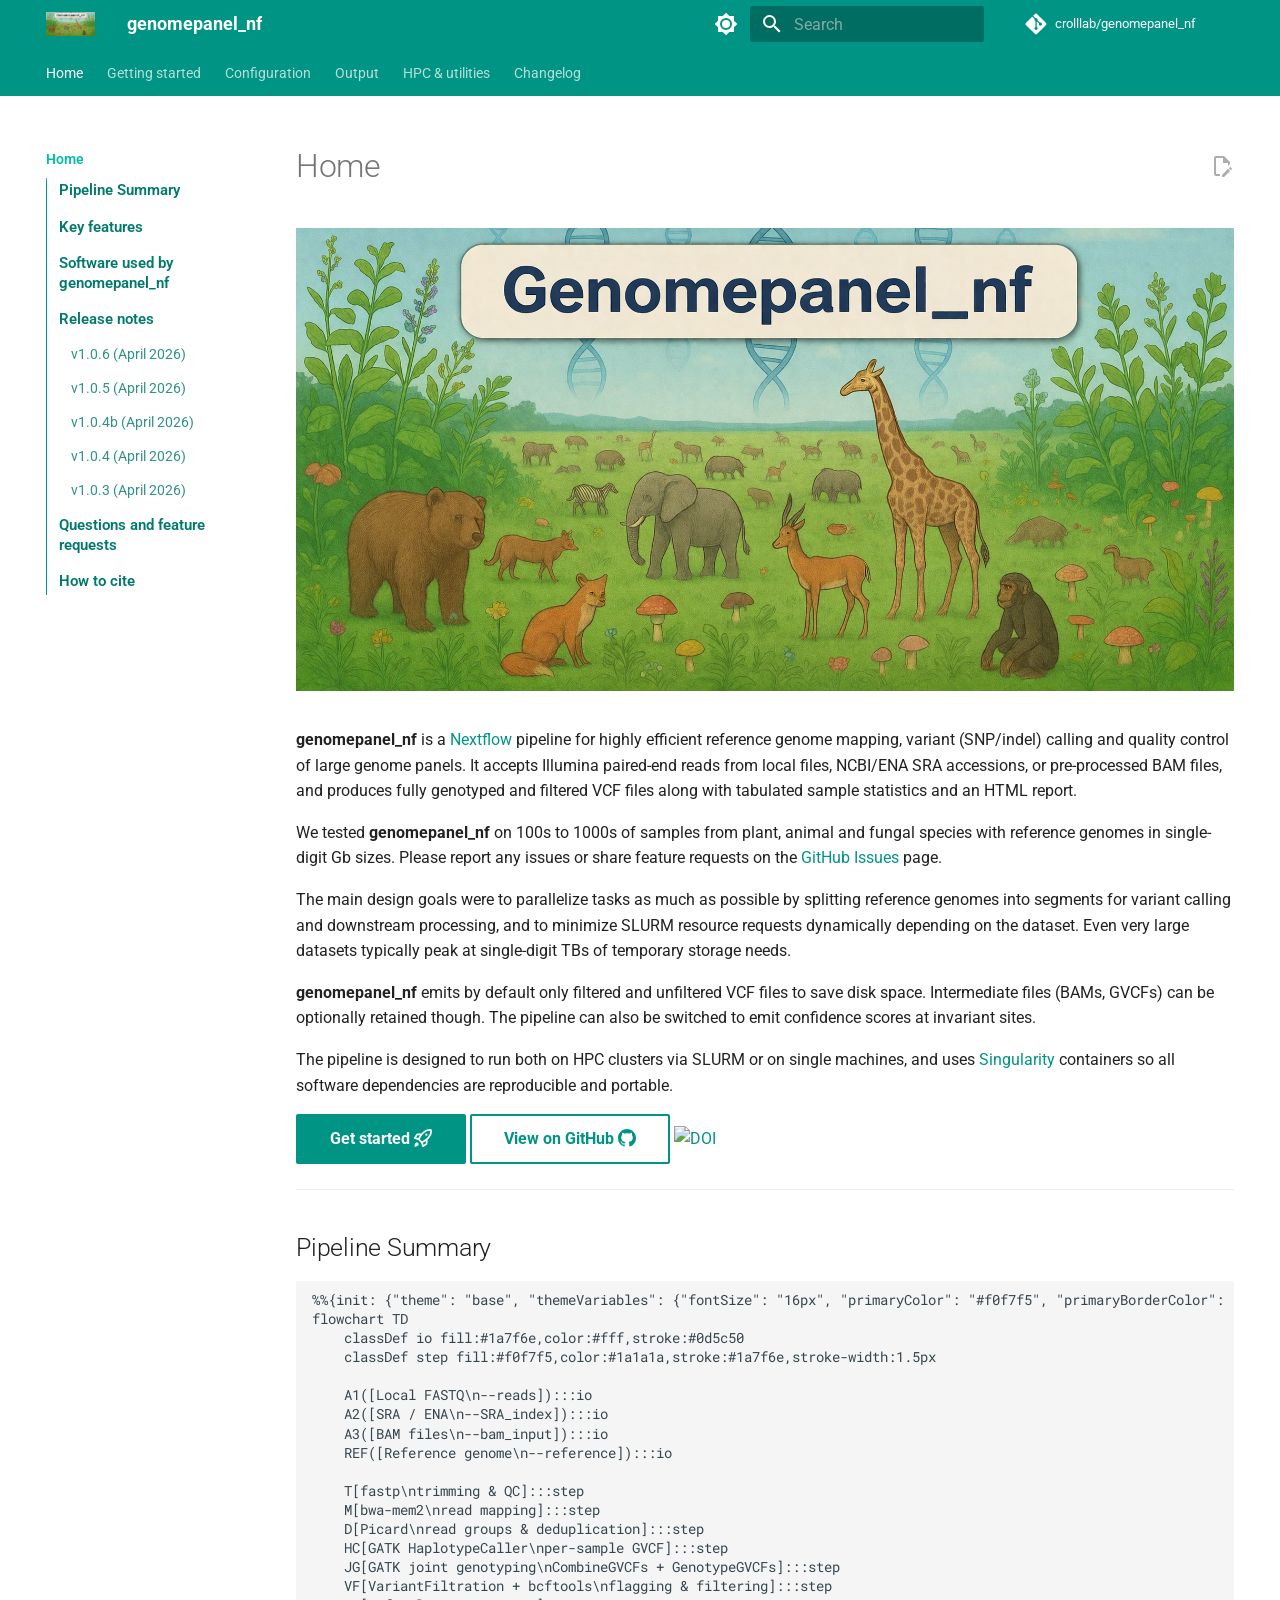
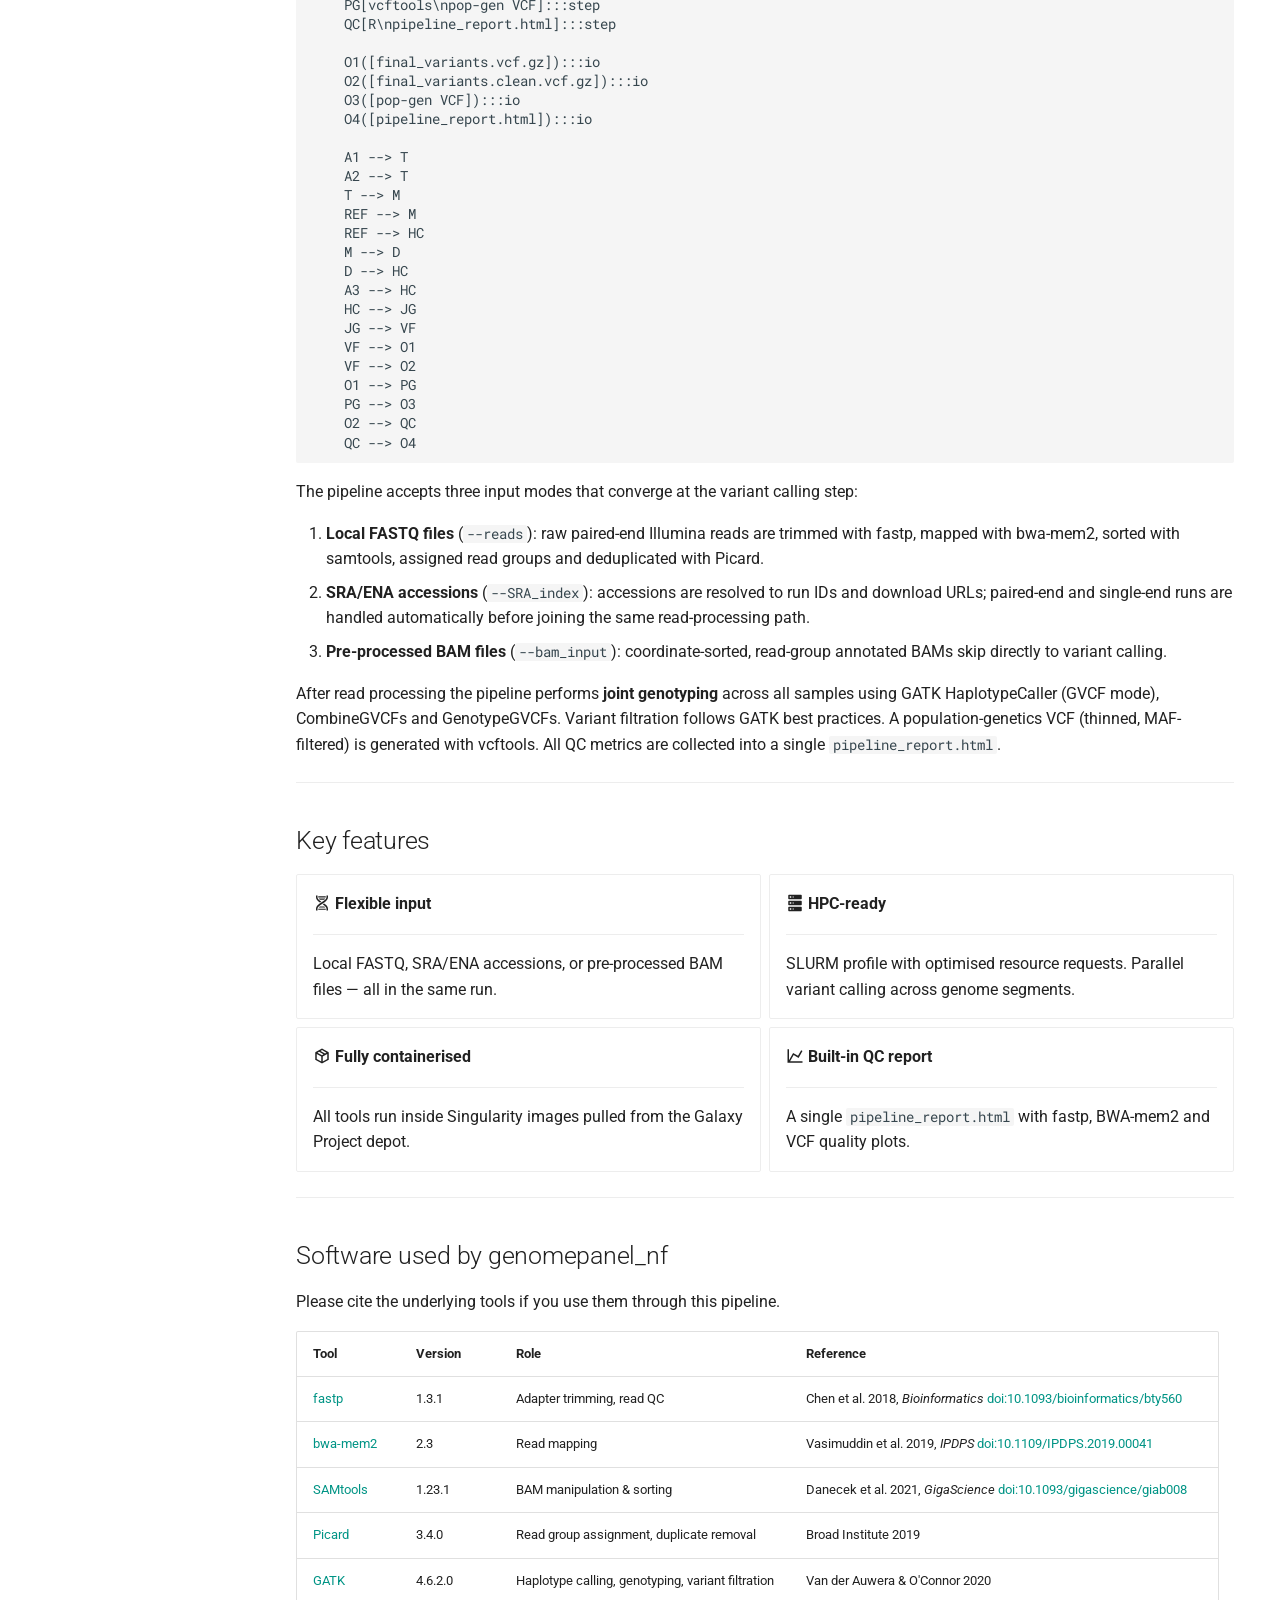
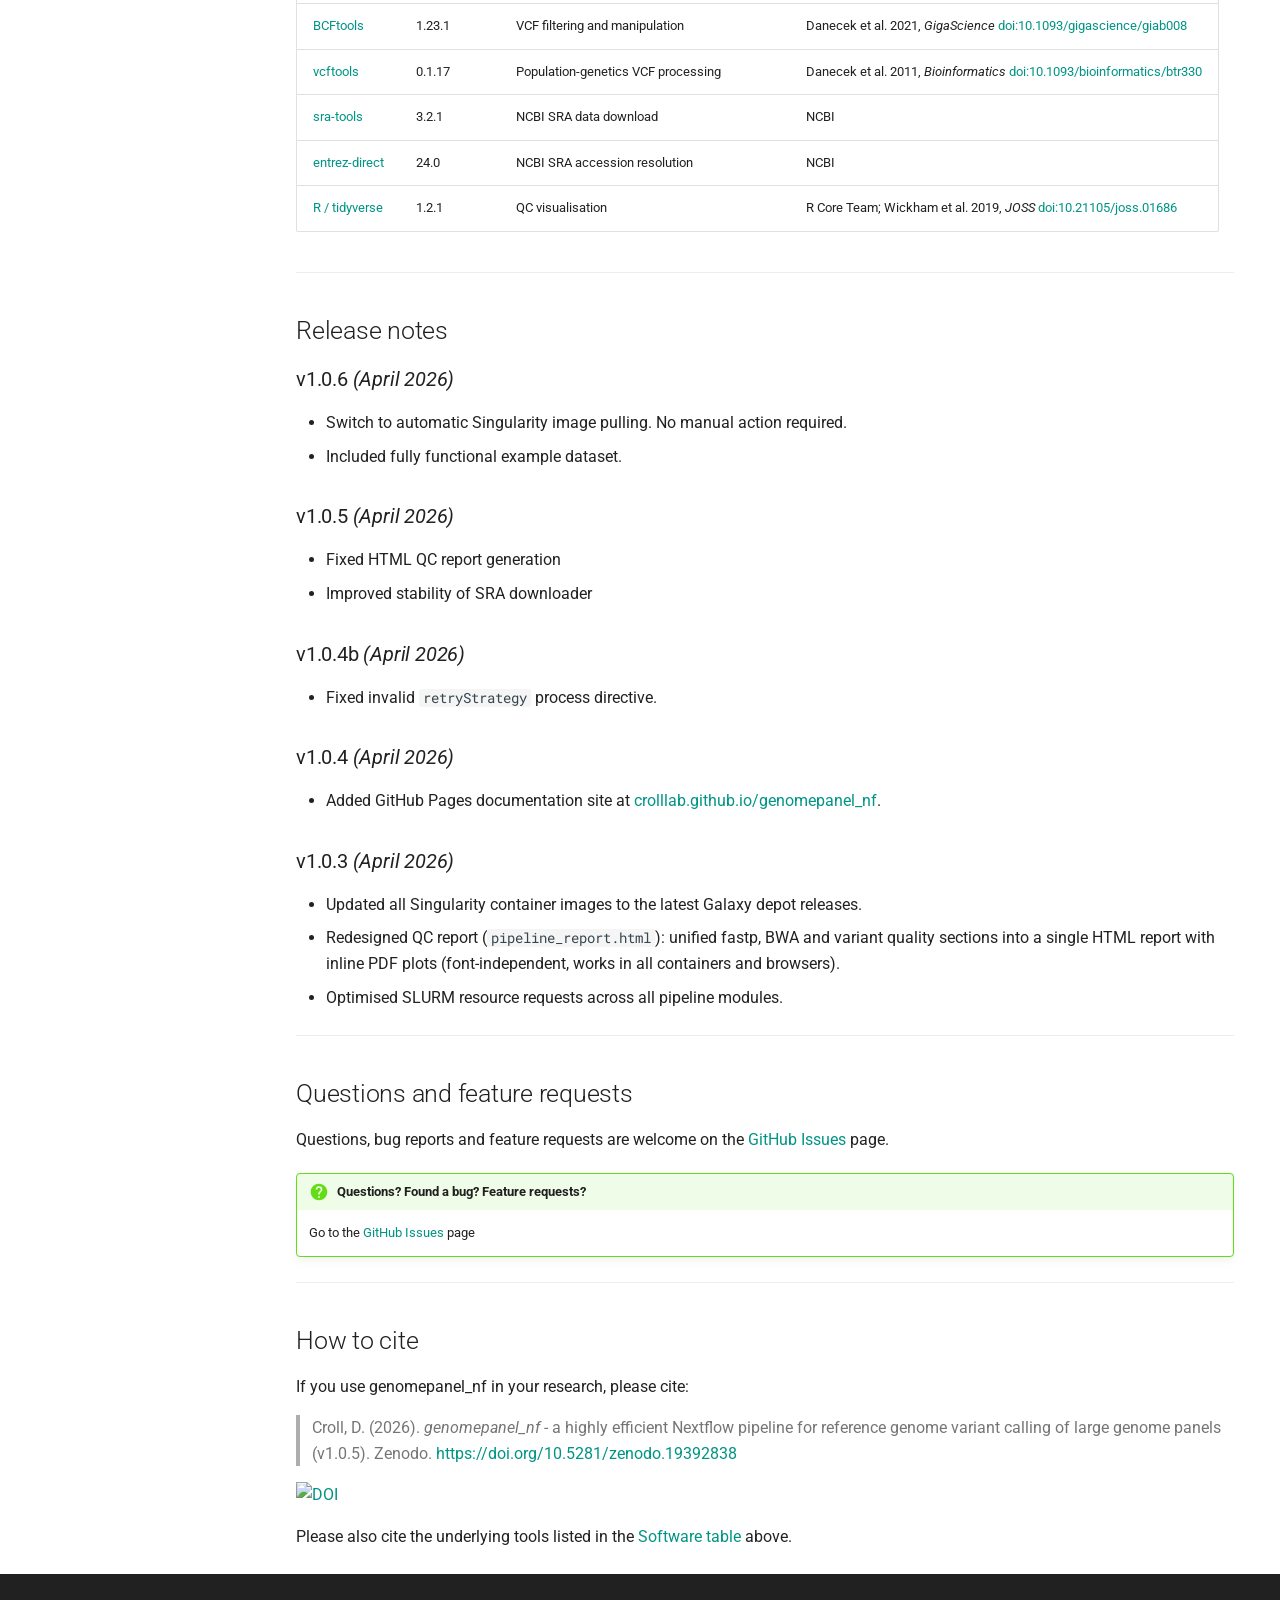
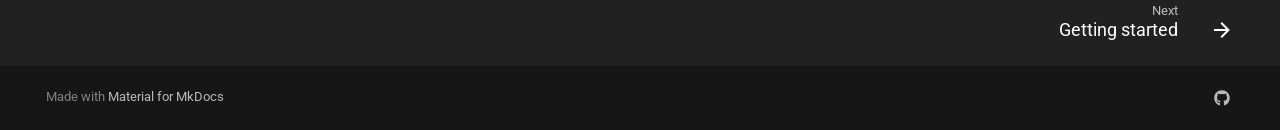
==== commit 4ae1a569: "Deployed dc2737e with MkDocs version: 1.6.1" ====
--- a/index.html
+++ b/index.html
@@ -504,6 +504,17 @@
   
     <nav class="md-nav" aria-label="Release notes">
       <ul class="md-nav__list">
+        
+          <li class="md-nav__item">
+  <a href="#v106-april-2026" class="md-nav__link">
+    <span class="md-ellipsis">
+      
+        v1.0.6 (April 2026)
+      
+    </span>
+  </a>
+  
+</li>
         
           <li class="md-nav__item">
   <a href="#v105-april-2026" class="md-nav__link">
@@ -907,12 +918,15 @@
 </table>
 <hr />
 <h2 id="release-notes">Release notes<a class="headerlink" href="#release-notes" title="Permanent link">&para;</a></h2>
+<h3 id="v106-april-2026">v1.0.6 <em>(April 2026)</em><a class="headerlink" href="#v106-april-2026" title="Permanent link">&para;</a></h3>
+<ul>
+<li>Switch to automatic Singularity image pulling. No manual action required.</li>
+<li>Included fully functional example dataset.</li>
+</ul>
 <h3 id="v105-april-2026">v1.0.5 <em>(April 2026)</em><a class="headerlink" href="#v105-april-2026" title="Permanent link">&para;</a></h3>
 <ul>
-<li>Improved module resource requests: <code>CleanVCFs</code> base memory raised from 2 GB to 4 GB, preventing GATK JVM heap underrun on large intervals.</li>
-<li>Improved process label readability: shortened <code>tag</code> strings across multiple modules for cleaner Nextflow log output.</li>
-<li>Fixed HTML QC report generation: R plotting and summary scripts are now supplied as external files rather than here-documents, resolving character-escaping issues that could silently corrupt the report.</li>
-<li>SRA downloader: pinned <code>sra-tools</code> to 3.2.1 (3.4.1 has known segfaults); replaced deprecated <code>--output-file</code> flag; added timeouts and exponential backoff retry delays (10 / 30 / 60 min).</li>
+<li>Fixed HTML QC report generation</li>
+<li>Improved stability of SRA downloader</li>
 </ul>
 <h3 id="v104b-april-2026">v1.0.4b <em>(April 2026)</em><a class="headerlink" href="#v104b-april-2026" title="Permanent link">&para;</a></h3>
 <ul>
@@ -924,12 +938,9 @@
 </ul>
 <h3 id="v103-april-2026">v1.0.3 <em>(April 2026)</em><a class="headerlink" href="#v103-april-2026" title="Permanent link">&para;</a></h3>
 <ul>
-<li>Updated all Singularity container images to the latest Galaxy depot releases: sra-tools 3.4.1, fastp 1.3.1, bwa-mem2 2.3, samtools 1.23.1, bcftools 1.23.1, gatk4-spark 4.6.2.0 build 1.</li>
+<li>Updated all Singularity container images to the latest Galaxy depot releases.</li>
 <li>Redesigned QC report (<code>pipeline_report.html</code>): unified fastp, BWA and variant quality sections into a single HTML report with inline PDF plots (font-independent, works in all containers and browsers).</li>
 <li>Optimised SLURM resource requests across all pipeline modules.</li>
-<li>Added <code>--bam_input</code> alternative entry point for pre-processed BAM files.</li>
-<li>Added <code>--min_contig_length</code> option to filter short reference contigs.</li>
-<li>Added <code>--bwa_index</code> option to supply pre-built BWA-mem2 index files.</li>
 </ul>
 <hr />
 <h2 id="questions-and-feature-requests">Questions and feature requests<a class="headerlink" href="#questions-and-feature-requests" title="Permanent link">&para;</a></h2>
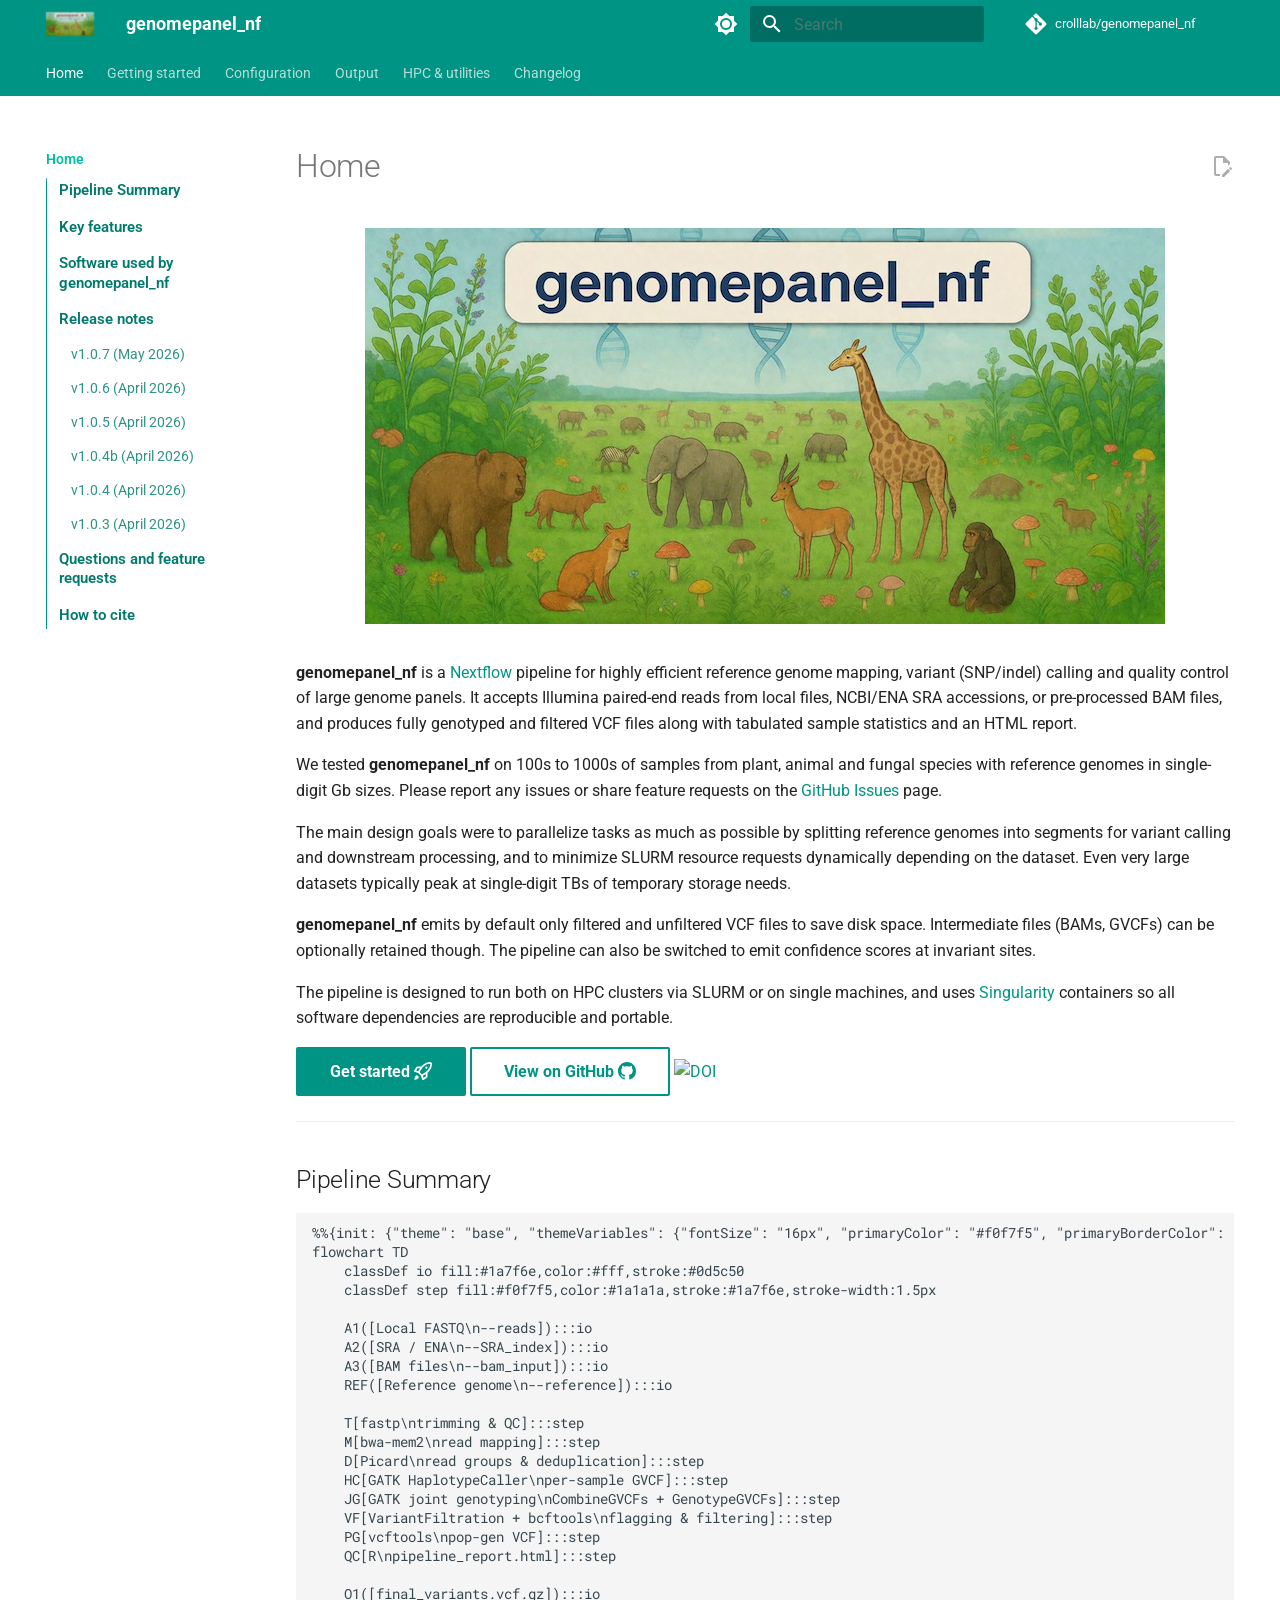
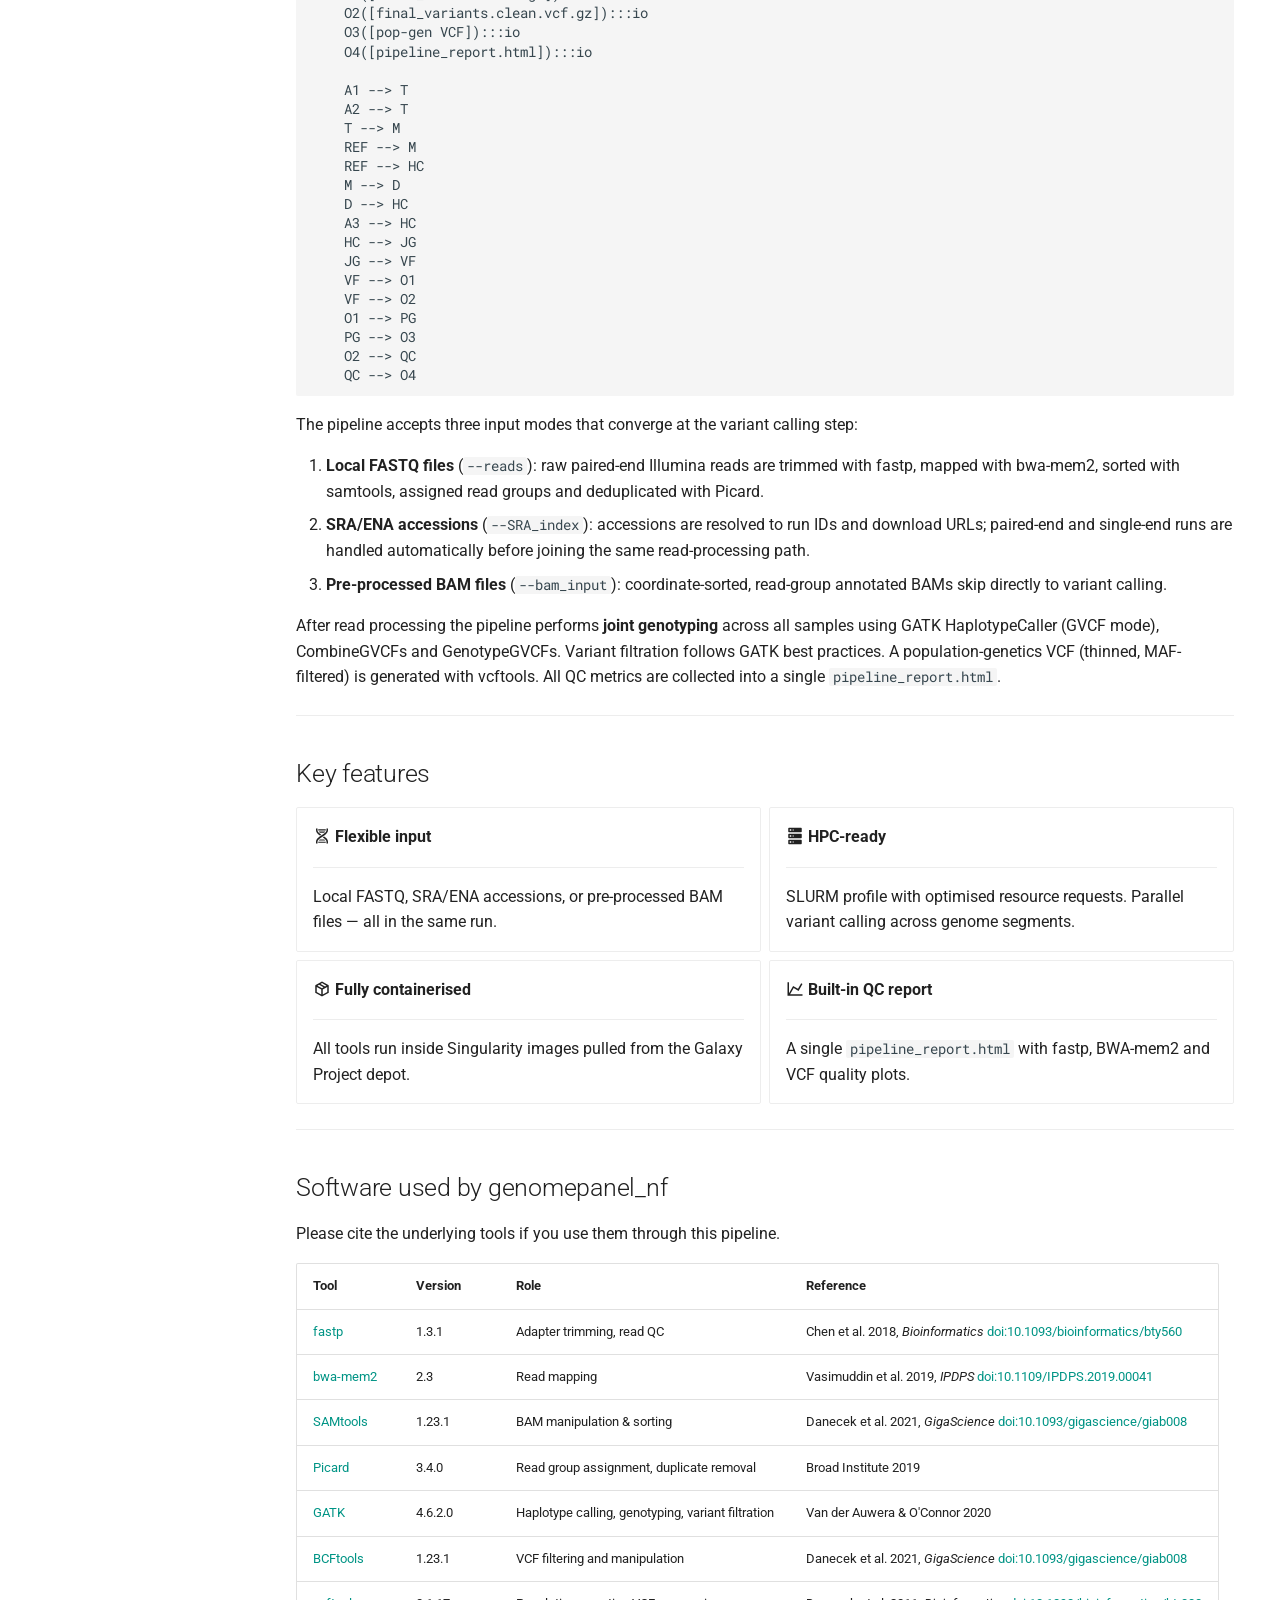
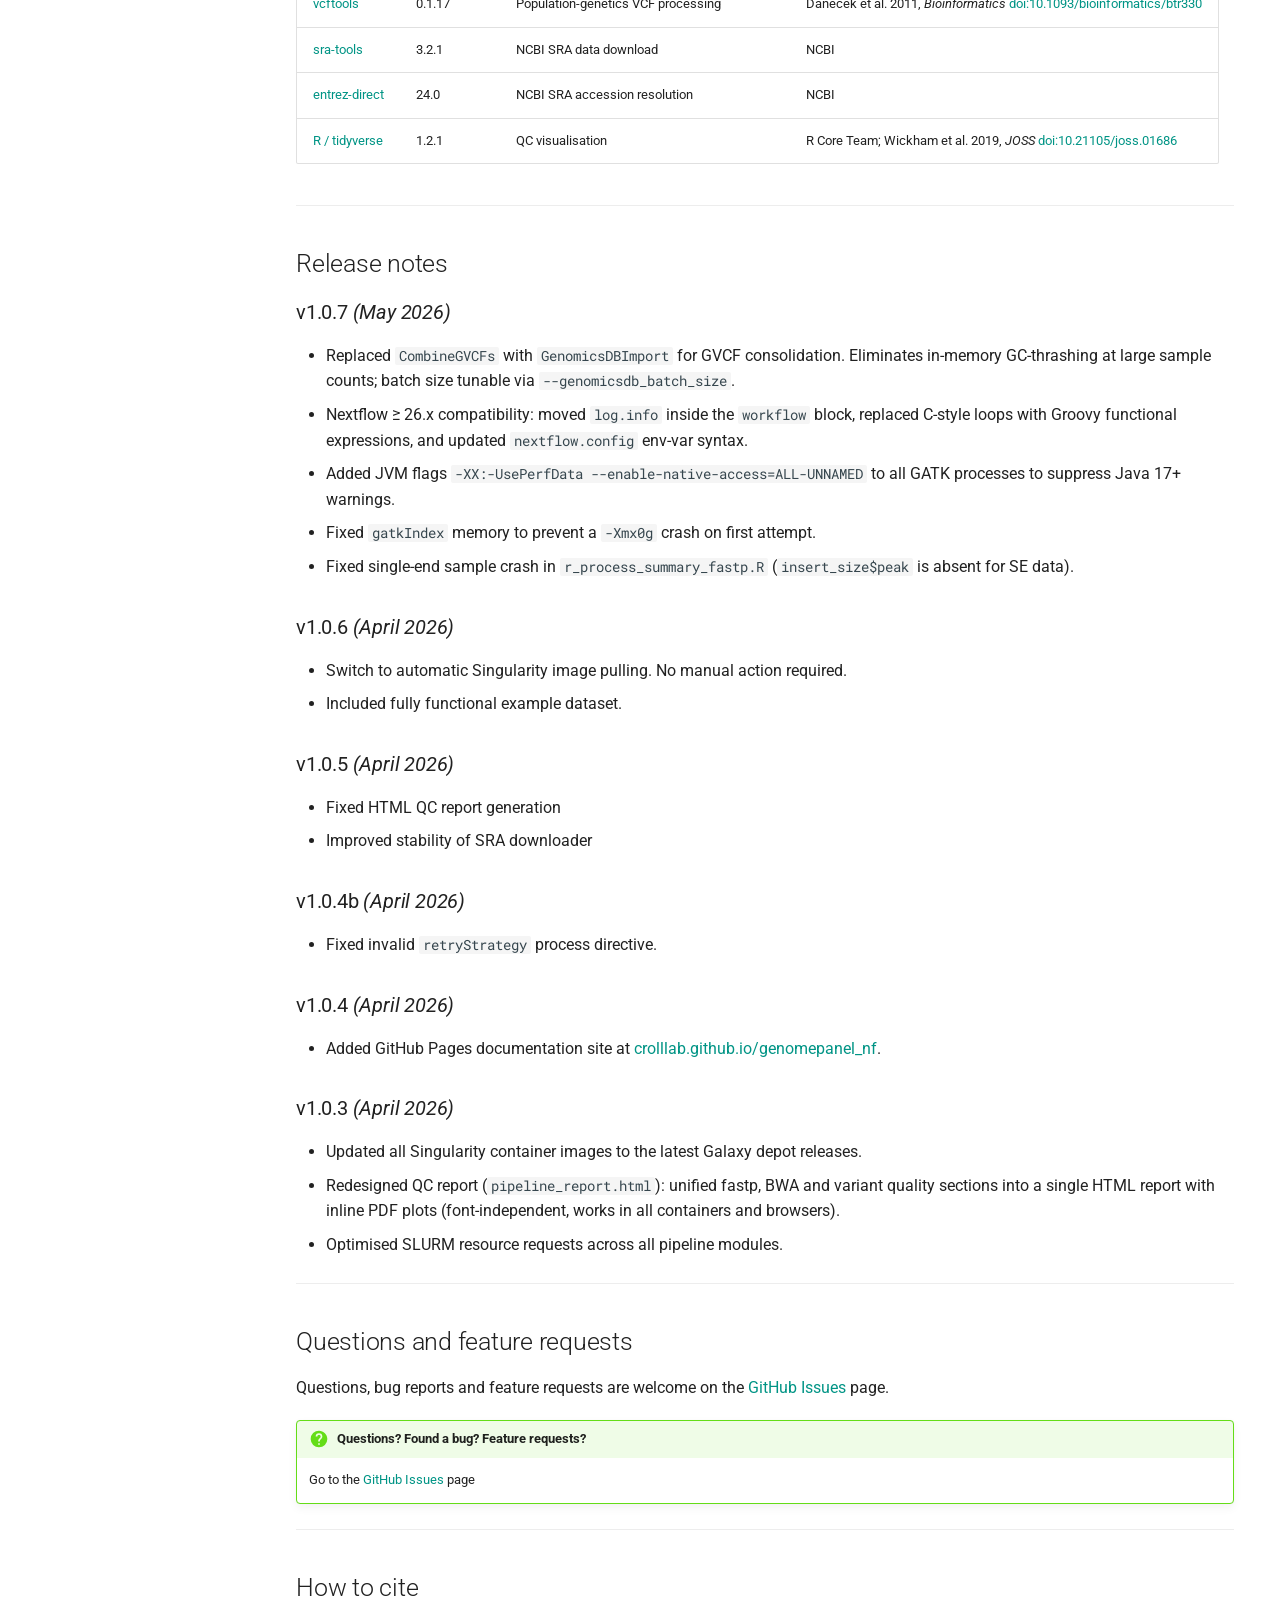
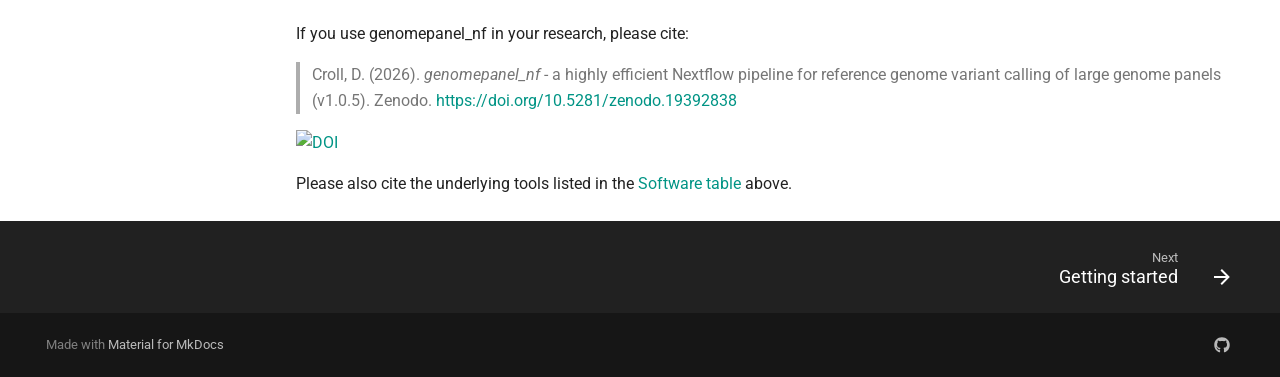
==== commit 5dfa7569: "Deployed d531a23 with MkDocs version: 1.6.1" ====
--- a/index.html
+++ b/index.html
@@ -504,6 +504,17 @@
   
     <nav class="md-nav" aria-label="Release notes">
       <ul class="md-nav__list">
+        
+          <li class="md-nav__item">
+  <a href="#v107-may-2026" class="md-nav__link">
+    <span class="md-ellipsis">
+      
+        v1.0.7 (May 2026)
+      
+    </span>
+  </a>
+  
+</li>
         
           <li class="md-nav__item">
   <a href="#v106-april-2026" class="md-nav__link">
@@ -918,6 +929,14 @@
 </table>
 <hr />
 <h2 id="release-notes">Release notes<a class="headerlink" href="#release-notes" title="Permanent link">&para;</a></h2>
+<h3 id="v107-may-2026">v1.0.7 <em>(May 2026)</em><a class="headerlink" href="#v107-may-2026" title="Permanent link">&para;</a></h3>
+<ul>
+<li>Replaced <code>CombineGVCFs</code> with <code>GenomicsDBImport</code> for GVCF consolidation. Eliminates in-memory GC-thrashing at large sample counts; batch size tunable via <code>--genomicsdb_batch_size</code>.</li>
+<li>Nextflow ≥ 26.x compatibility: moved <code>log.info</code> inside the <code>workflow</code> block, replaced C-style loops with Groovy functional expressions, and updated <code>nextflow.config</code> env-var syntax.</li>
+<li>Added JVM flags <code>-XX:-UsePerfData --enable-native-access=ALL-UNNAMED</code> to all GATK processes to suppress Java 17+ warnings.</li>
+<li>Fixed <code>gatkIndex</code> memory to prevent a <code>-Xmx0g</code> crash on first attempt.</li>
+<li>Fixed single-end sample crash in <code>r_process_summary_fastp.R</code> (<code>insert_size$peak</code> is absent for SE data).</li>
+</ul>
 <h3 id="v106-april-2026">v1.0.6 <em>(April 2026)</em><a class="headerlink" href="#v106-april-2026" title="Permanent link">&para;</a></h3>
 <ul>
 <li>Switch to automatic Singularity image pulling. No manual action required.</li>
